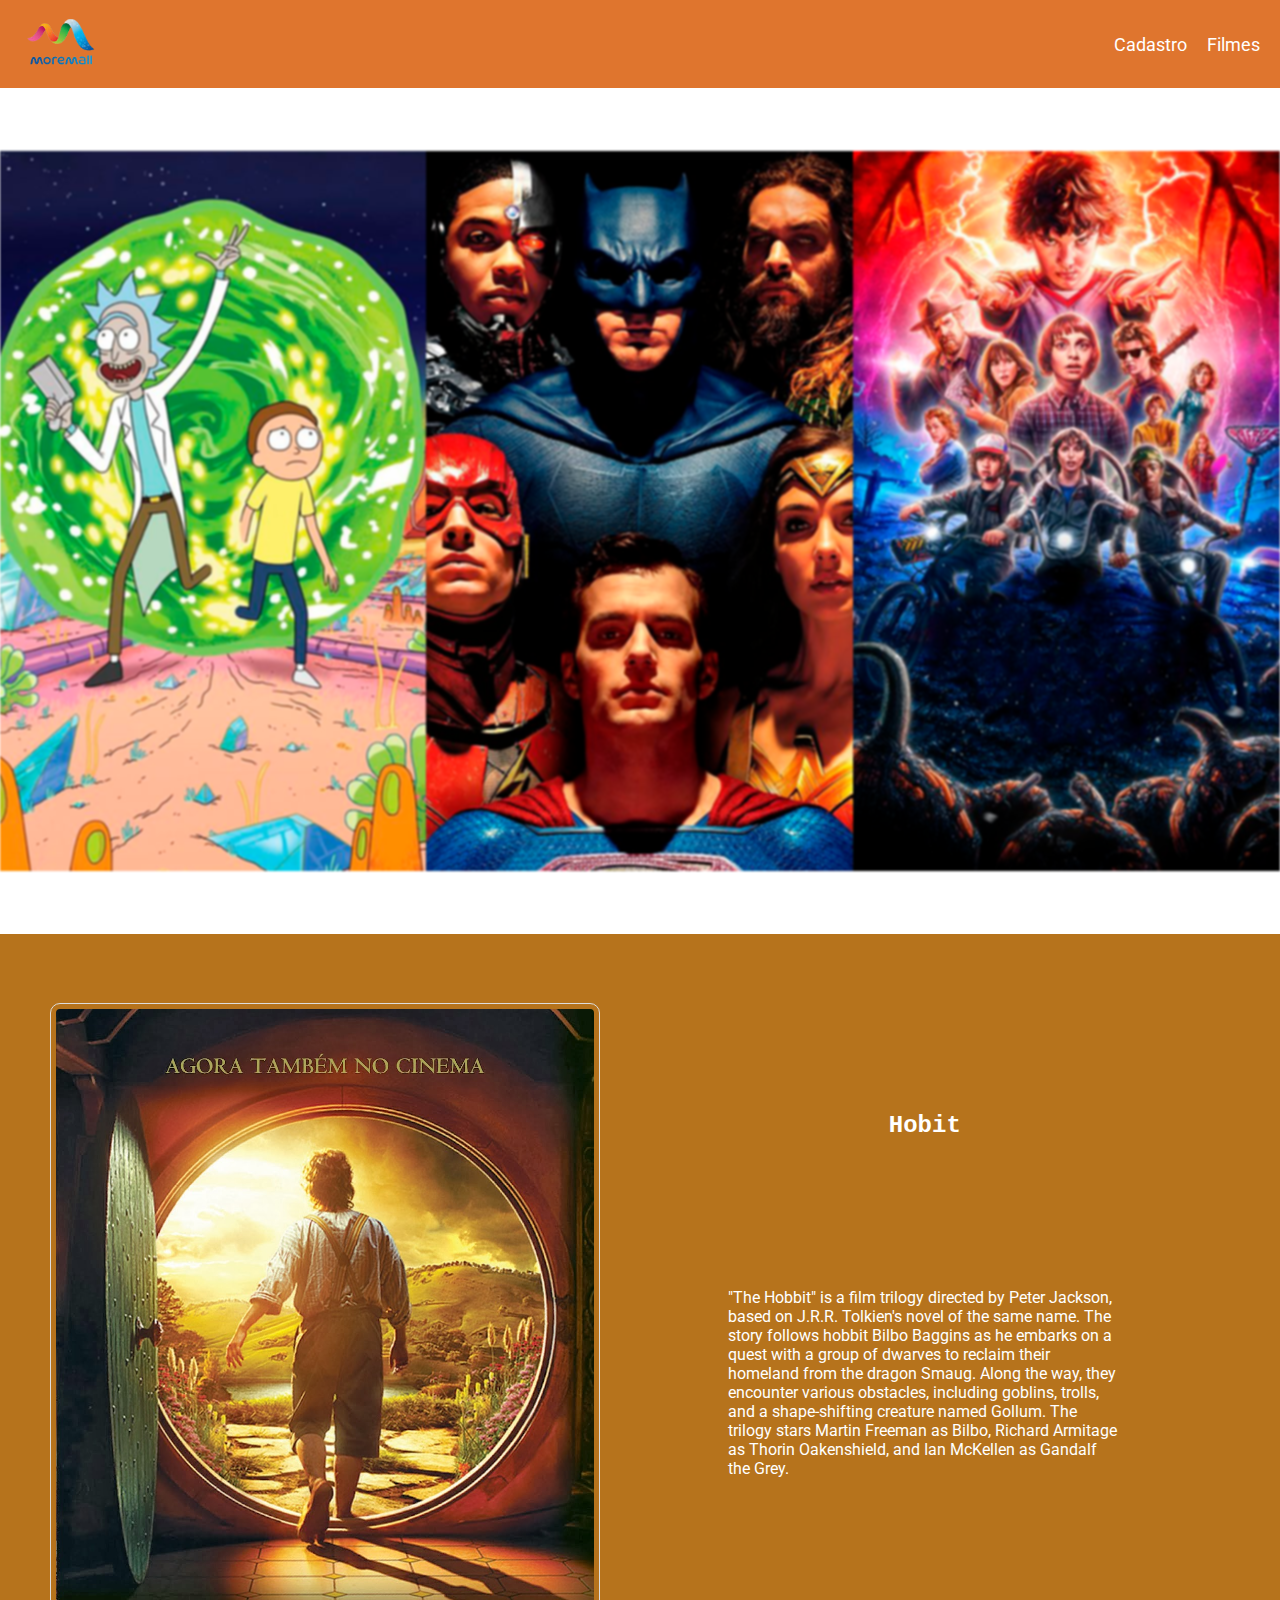
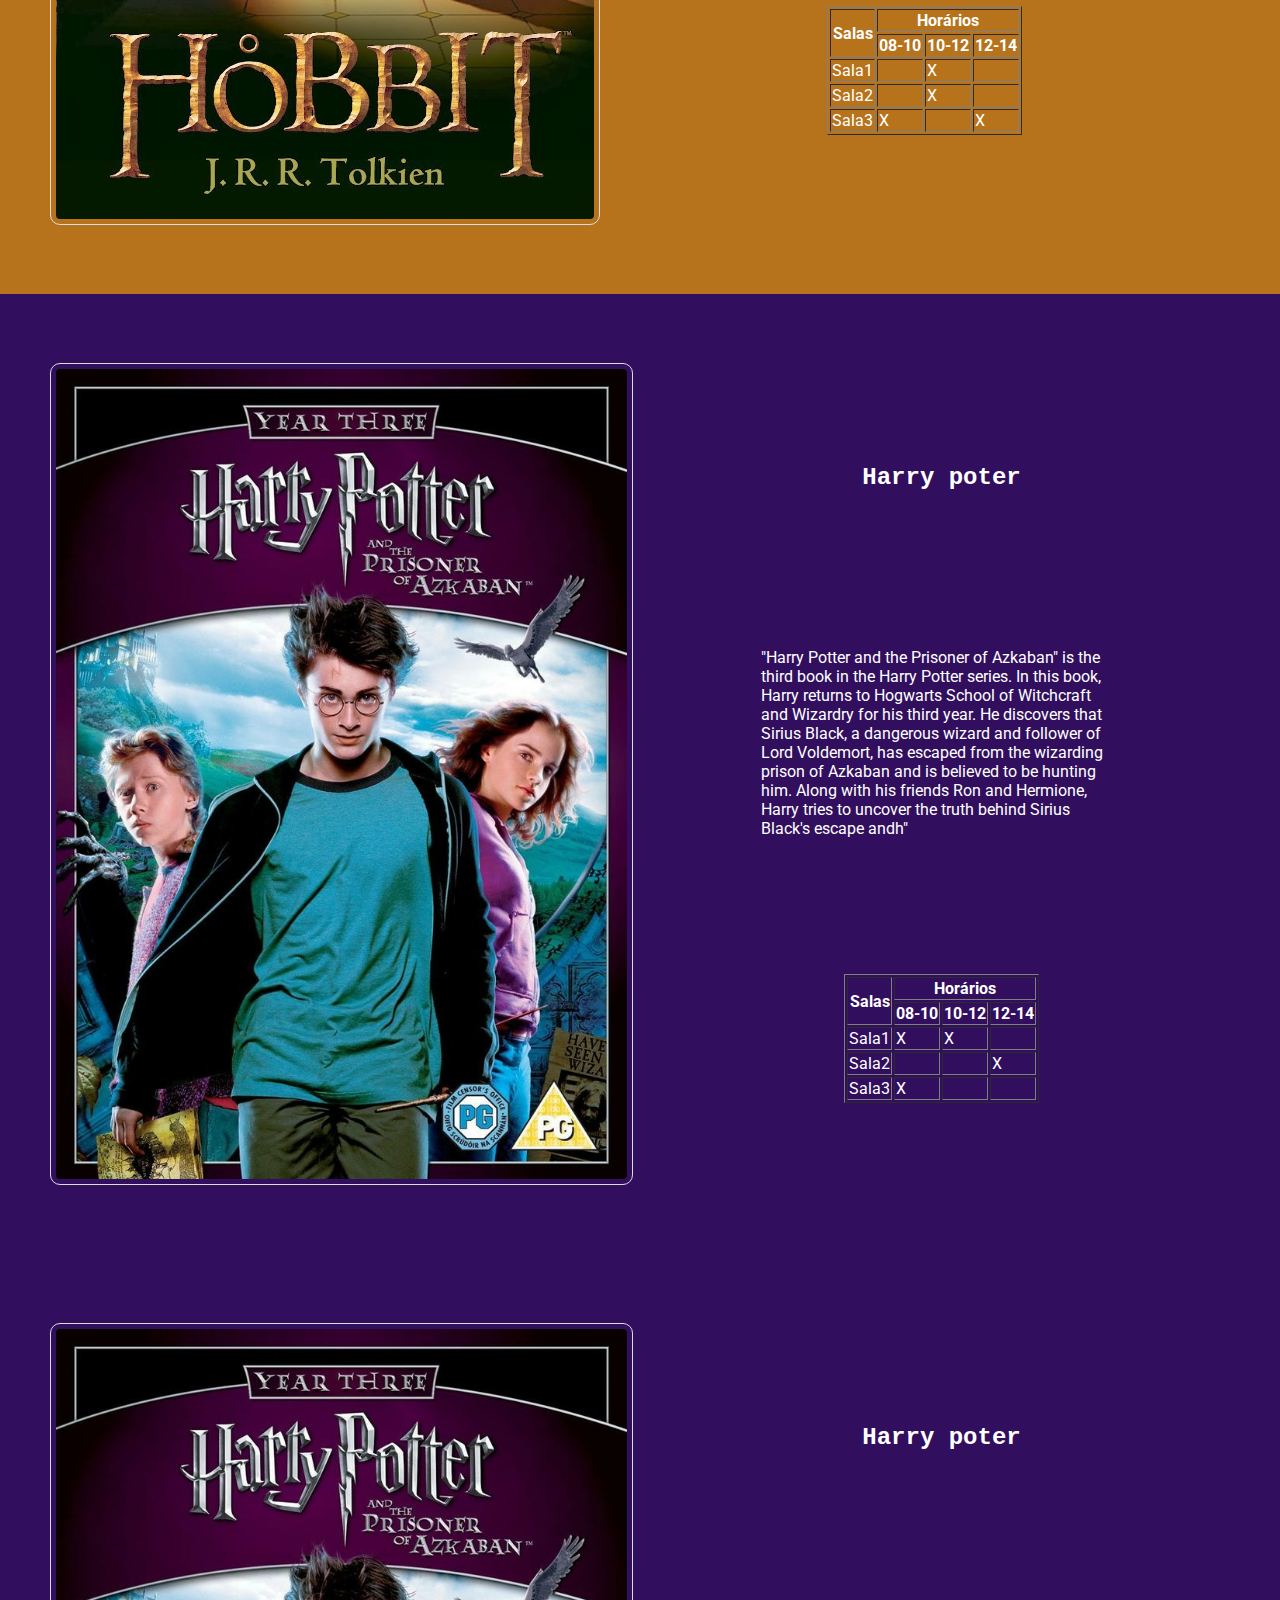
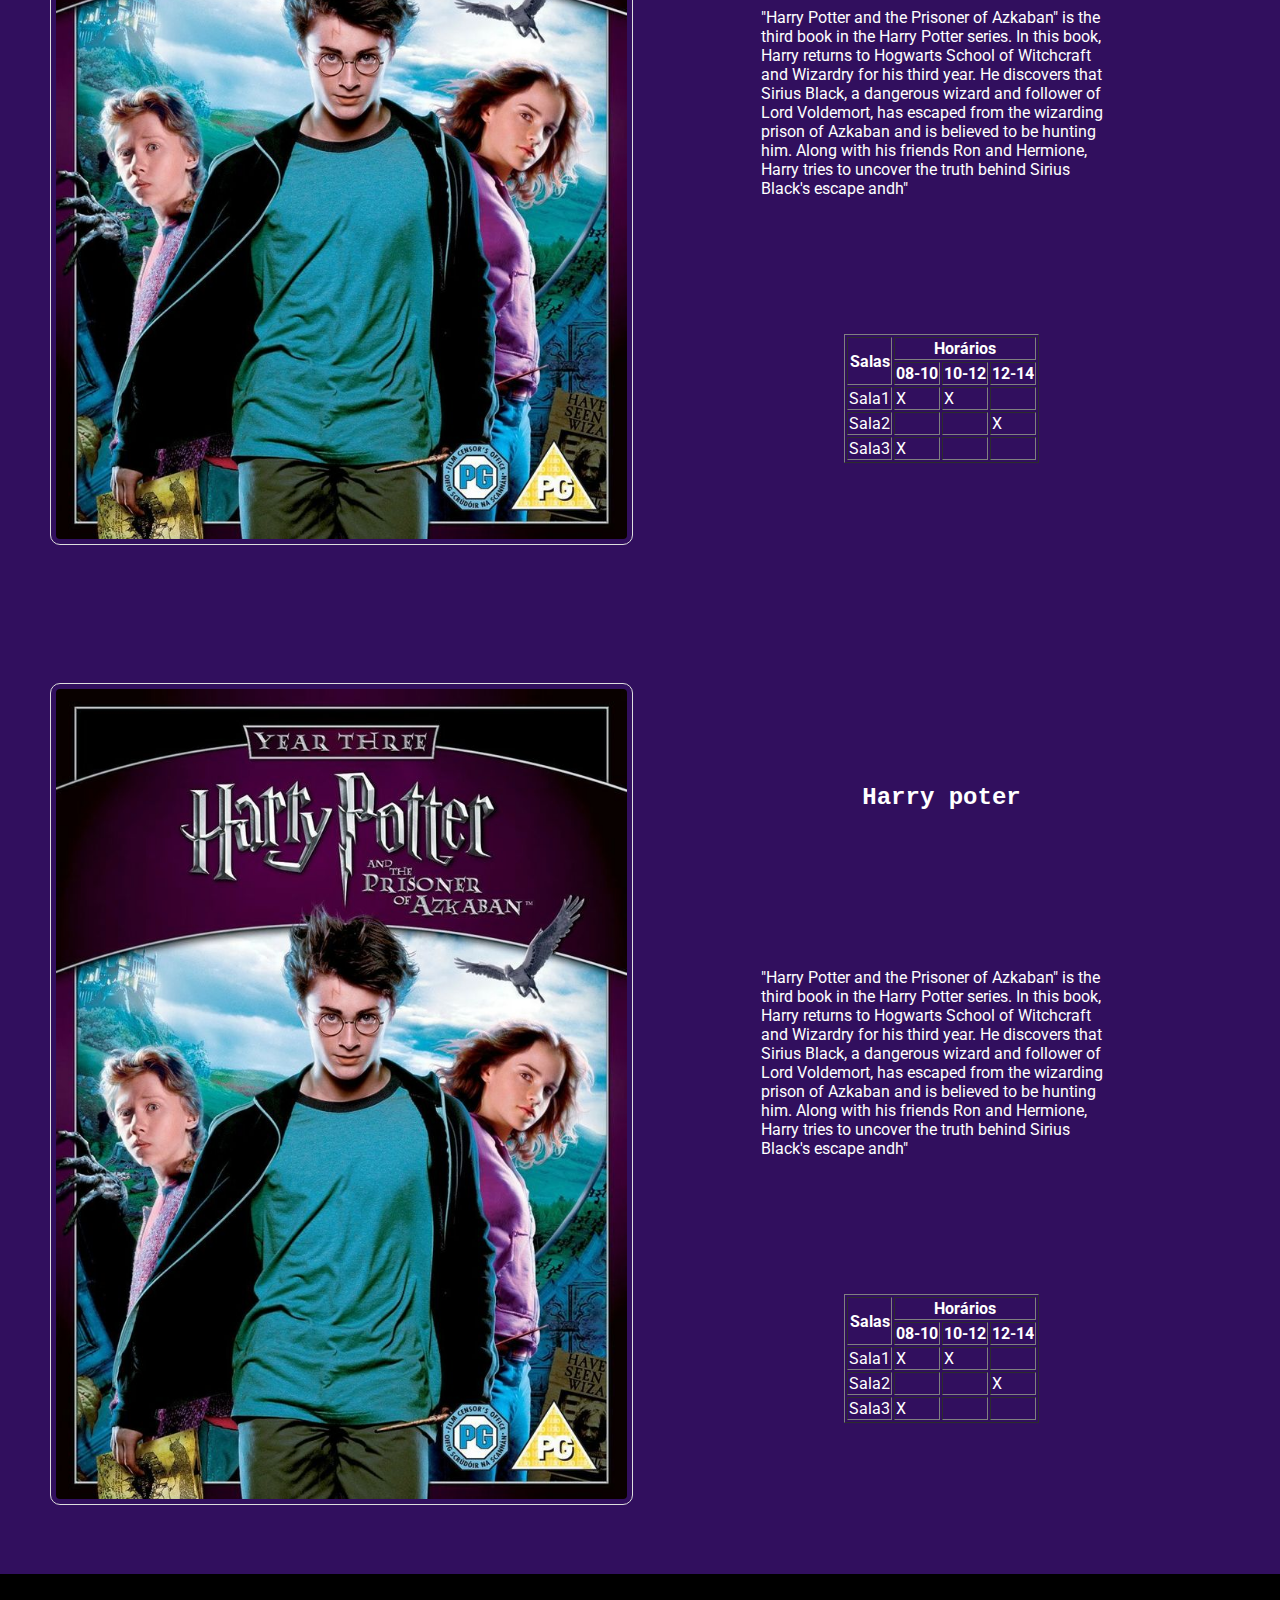
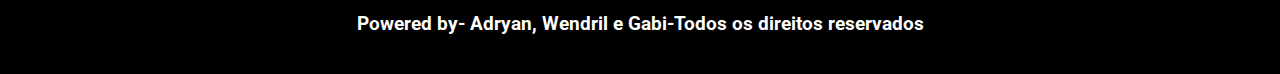
==== index.html @ bb324eb3 "atualização fundo" ====
<!DOCTYPE html>
<html lang="pt-br">
    <head>
        <title>Meus filmes!</title>
        <meta charset="utf-8" name="viewport" content="width=device-width, initial-scale=1.0">
        <link rel="stylesheet" href="css/style.css">
        <link rel="preconnect" href="https://fonts.googleapis.com">
        <link rel="preconnect" href="https://fonts.gstatic.com" crossorigin>
        <link href="https://fonts.googleapis.com/css2?family=Roboto:wght@300;500;700;900&display=swap" rel="stylesheet">
    </head>
    <body>
      <nav class="menu">
          <header>
            <img src="assets/img/logo.jpeg" height="60px" style="padding: 12px"></img>
          </header>
          <br>
          <ul>
            <li>
              <a href="cadastro.html" target="_blank">Cadastro</a>
            </li>
            <li>
              <a href="#filmes_exibicao">Filmes</a>
            </li>
          </ul>
      </nav>
      <div class="inicio">
        <img src="assets/img/fundo-filmes.jpeg" style="width:100%;filter:blur(1px);display: block;">
        </img>
      </div>
        <div class="conteudo" id="filmes_exibicao">
            <aside>
              <div class="film film-1">
                <figure>
                    <img src="assets/img/ohobbit.jpg"></img>
                    <div class="filmdescription">  
                      <h2>Hobit</h2>
                      <span>"The Hobbit" is a film trilogy directed by Peter Jackson, based on J.R.R. Tolkien's novel of the same name. The story follows hobbit Bilbo Baggins as he embarks on a quest with a group of dwarves to reclaim their homeland from the dragon Smaug. Along the way, they encounter various obstacles, including goblins, trolls, and a shape-shifting creature named Gollum. The trilogy stars Martin Freeman as Bilbo, Richard Armitage as Thorin Oakenshield, and Ian McKellen as Gandalf the Grey.</span>
                      <table border="1">
                        <tr>
                          <th rowspan="2">Salas</th>
                          <th colspan="3">Horários</th>
                        </tr>
                          <tr>
                              <th>08-10</th>
                              <th>10-12</th>
                              <th>12-14</th>
                          </tr>
                          <tr>
                              <td>Sala1</td>
                              <td></td>
                              <td>X</td>
                              <td></td>
                          </tr>
                          <tr>
                              <td>Sala2</td>
                              <td></td>
                              <td>X</td>
                              <td></td>
                          </tr>
                          <tr>
                              <td>Sala3</td>
                              <td>X</td>
                              <td></td>
                              <td>X</td>
                          </tr>                      
                      </table>
                    </div> 
                  </figure>
              </div>
              <div class="film film-2">
                <figure>
                  <img src="assets/img/harrypotter.jpg"></img>
                  <div class="filmdescription">
                    <h2>Harry poter</h2>
                    <p>"Harry Potter and the Prisoner of Azkaban" is the third book in the Harry Potter series. In this book, Harry returns to Hogwarts School of Witchcraft and Wizardry for his third year. He discovers that Sirius Black, a dangerous wizard and follower of Lord Voldemort, has escaped from the wizarding prison of Azkaban and is believed to be hunting him. Along with his friends Ron and Hermione, Harry tries to uncover the truth behind Sirius Black's escape andh"
                    </p>
                    <table border="1">
                      <tr>
                        <th rowspan="2">Salas</th>
                        <th colspan="3">Horários</th>
                      </tr>
                        <tr>
                            <th>08-10</th>
                            <th>10-12</th>
                            <th>12-14</th>
                        </tr>
                        <tr>
                            <td>Sala1</td>
                            <td>X</td>
                            <td>X</td>
                            <td></td>
                        </tr>
                        <tr>
                            <td>Sala2</td>
                            <td></td>
                            <td></td>
                            <td>X</td>
                        </tr>
                        <tr>
                            <td>Sala3</td>
                            <td>X</td>
                            <td></td>
                            <td></td>
                        </tr>                      
                    </table>
                  </div>
                </figure>
              </div>
              <div class="film film-3"> 
                <figure>
                  <img src="assets/img/harrypotter.jpg" height="200px"></img>
                  
                  <div class="filmdescription">  
                    <h2>Harry poter</h2>
                    <p>"Harry Potter and the Prisoner of Azkaban" is the third book in the Harry Potter series. In this book, Harry returns to Hogwarts School of Witchcraft and Wizardry for his third year. He discovers that Sirius Black, a dangerous wizard and follower of Lord Voldemort, has escaped from the wizarding prison of Azkaban and is believed to be hunting him. Along with his friends Ron and Hermione, Harry tries to uncover the truth behind Sirius Black's escape andh"
                    </p>
                    <table border="1">
                      <tr>
                        <th rowspan="2">Salas</th>
                        <th colspan="3">Horários</th>
                      </tr>
                        <tr>
                            <th>08-10</th>
                            <th>10-12</th>
                            <th>12-14</th>
                        </tr>
                        <tr>
                            <td>Sala1</td>
                            <td>X</td>
                            <td>X</td>
                            <td></td>
                        </tr>
                        <tr>
                            <td>Sala2</td>
                            <td></td>
                            <td></td>
                            <td>X</td>
                        </tr>
                        <tr>
                            <td>Sala3</td>
                            <td>X</td>
                            <td></td>
                            <td></td>
                        </tr>                      
                    </table>
                  </div> 
                </figure>
              </div>
              <div class="film film-4">
                <figure>
                  <img src="assets/img/harrypotter.jpg" height="200px"></img>
                  <div class="filmdescription">  
                    <h2>Harry poter</h2>
                    <p>"Harry Potter and the Prisoner of Azkaban" is the third book in the Harry Potter series. In this book, Harry returns to Hogwarts School of Witchcraft and Wizardry for his third year. He discovers that Sirius Black, a dangerous wizard and follower of Lord Voldemort, has escaped from the wizarding prison of Azkaban and is believed to be hunting him. Along with his friends Ron and Hermione, Harry tries to uncover the truth behind Sirius Black's escape andh"
                    </p>
                    <table border="1">
                      <tr>
                        <th rowspan="2">Salas</th>
                        <th colspan="3">Horários</th>
                      </tr>
                        <tr>
                            <th>08-10</th>
                            <th>10-12</th>
                            <th>12-14</th>
                        </tr>
                        <tr>
                            <td>Sala1</td>
                            <td>X</td>
                            <td>X</td>
                            <td></td>
                        </tr>
                        <tr>
                            <td>Sala2</td>
                            <td></td>
                            <td></td>
                            <td>X</td>
                        </tr>
                        <tr>
                            <td>Sala3</td>
                            <td>X</td>
                            <td></td>
                            <td></td>
                        </tr>                      
                    </table> 
                  </div>
                </figure>
              </div>
            </aside>
        </div>
        <footer>
          <center>
            <h3>Powered by- Adryan, Wendril e Gabi-Todos os direitos reservados</h3>
          </center>
        </footer>
    </body>
</html>
---- css/style.css ----
/* style */

body{
    margin:0;
    font-family: 'Roboto', sans-serif;
    background-color: #ffffff;
    
}
.menu{
    display: flex;
    justify-content: center;
}
.menu{
    background-color: #df752e;
    justify-content: space-between;
    color:white;
    font-size: 18px;
}
.menu ul{
    display: flex;
    align-items: center;
}
.menu ul li{    
    display: inline;
    text-decoration: none;
    list-style: none;
    margin-right: 20px;
}
.menu ul li a{
    display: inline;
    text-decoration: none;
    margin-top: 100px;
    color:white;
}
.menu ul li a:hover{
    color:rgb(255, 234, 210);
    font-size: 19px;
}

.inicio {
    height: 94vh;
    display: flex;
    justify-content: center;
    vertical-align: middle;
    align-items: center;
}

.conteudo aside{
    width: 100%;
}

.film{
    display: flex;
    height: 100vh;
    vertical-align: middle;
}

.film figure img{
    height: 90vh;
    border: 1px solid #ddd;
    border-radius: 10px;
    padding: 5px;
    box-shadow: 10px;
    margin-top: auto;
    margin-bottom: auto;
    margin-left: 20px;
    z-index: 1;
}

.blur{

}

.film figure{
    color: white;
    display: flex;
    flex-direction: row;
    margin: 0;
}
.film-1{
    background-color: #b6731c;
}

.film-2{
    background-color: #310f5e;
}

.film-3{
    background-color: #310f5e;
}

.film-4{
    background-color: #310f5e;
}

[class*="film-"]{
    padding: 30px;
}
.film figure img:hover{
    box-shadow: 0 0 2px 1px rgba(0, 13, 17, 0.5);
    -webkit-transform: scale(1.05);
    -ms-transform: scale(1.05);
    transform: scale(1.05);
    transition-duration: 1s;
}

.filmdescription{
    display: flex;
    flex-direction: column;
    justify-content: space-evenly;
    height: 100%;
    align-items: center;
    padding-left: 10vw;
    padding-right: 10vw;
    z-index: 1;
}
.conteudo aside h2{
    font-family: 'Courier New', Courier, monospace;

}
footer{
    background-color: black;
    height: 100px;
    display: flex;
    justify-content: center;
    align-items: center;
}
footer h3{
    color: white;
}
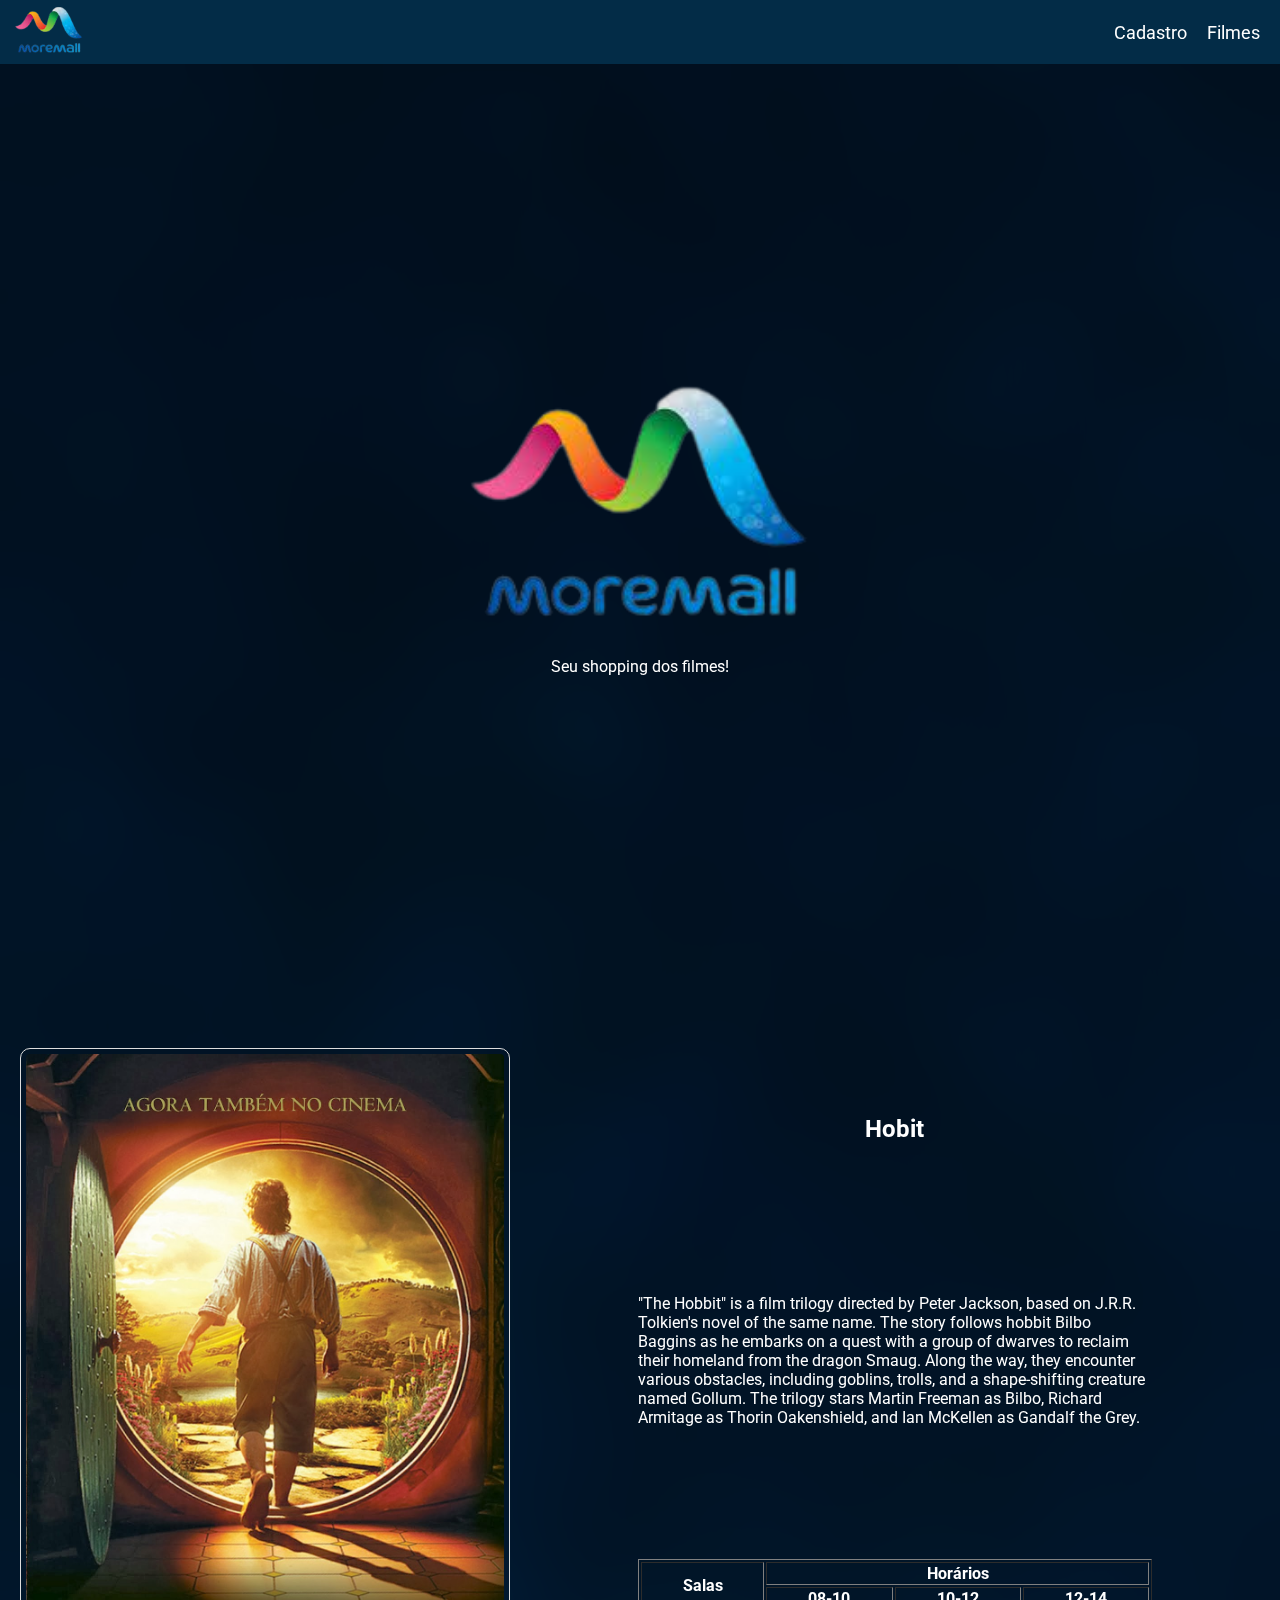
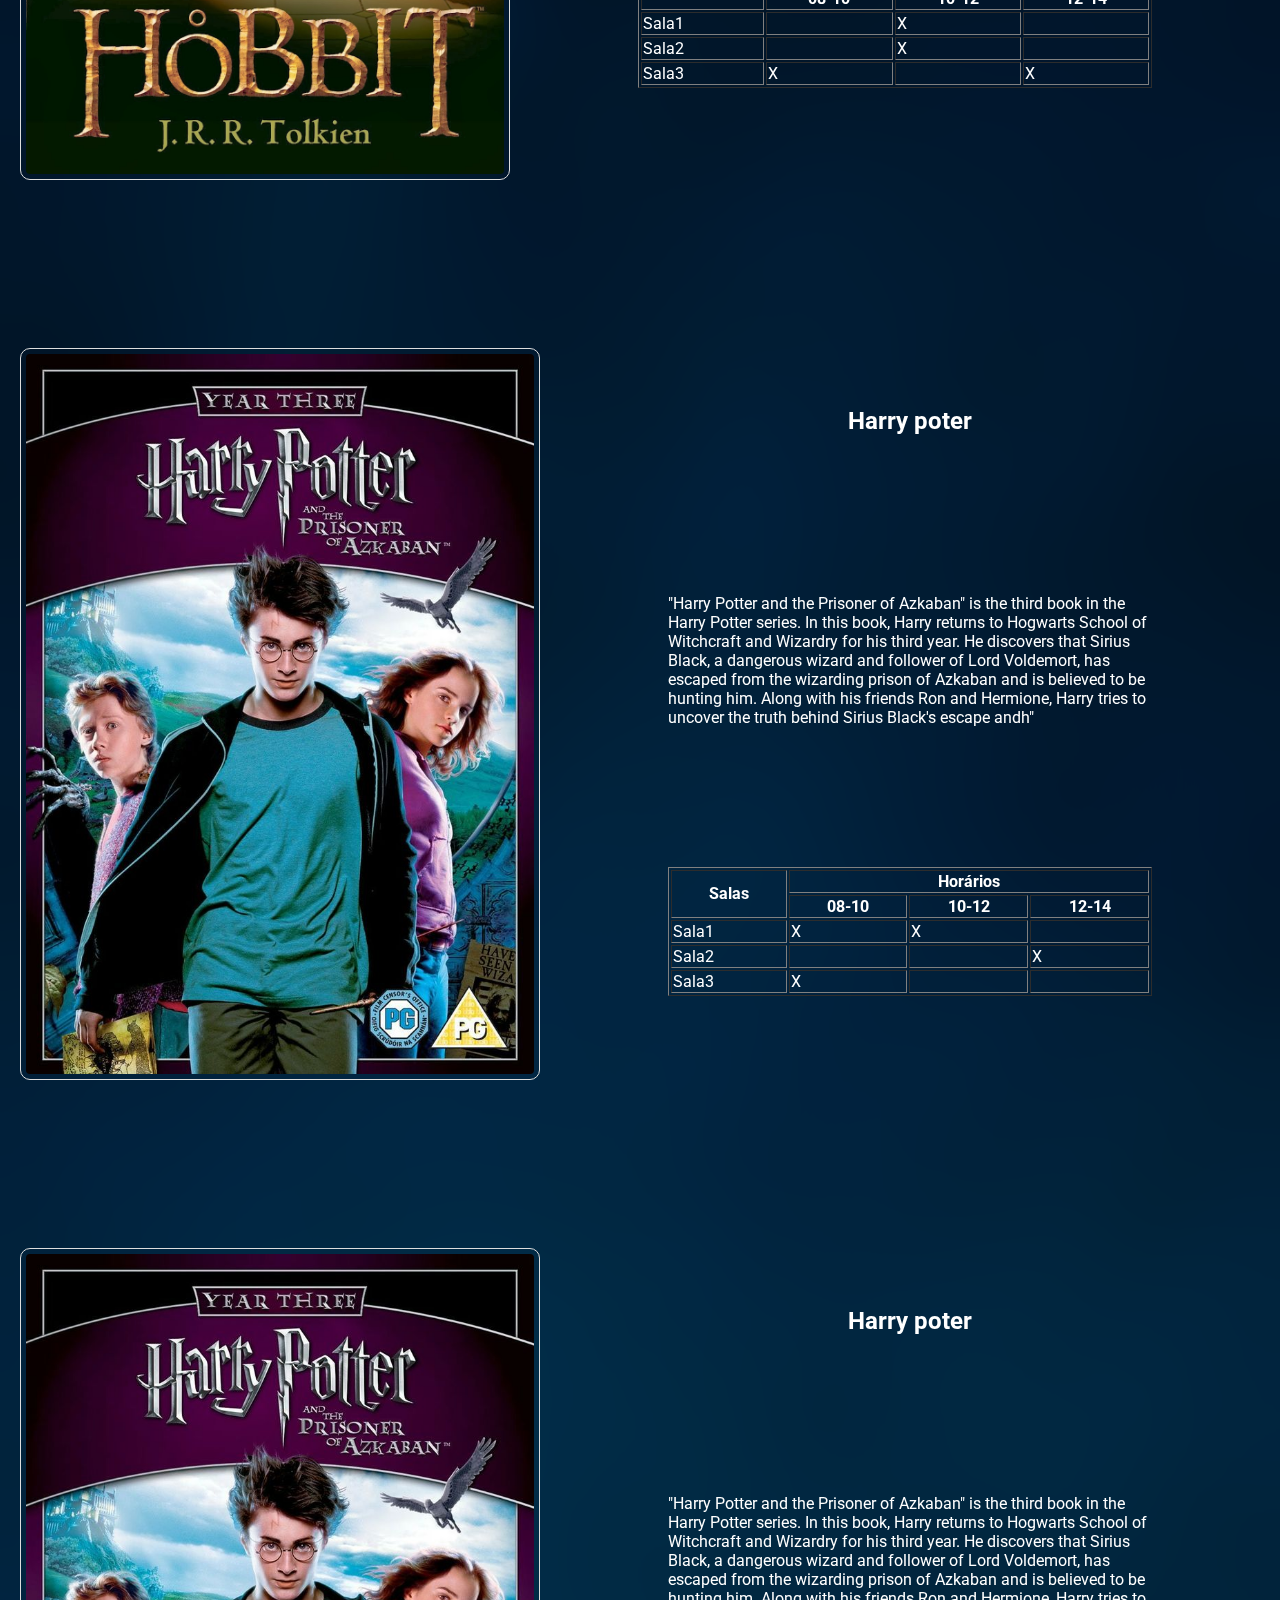
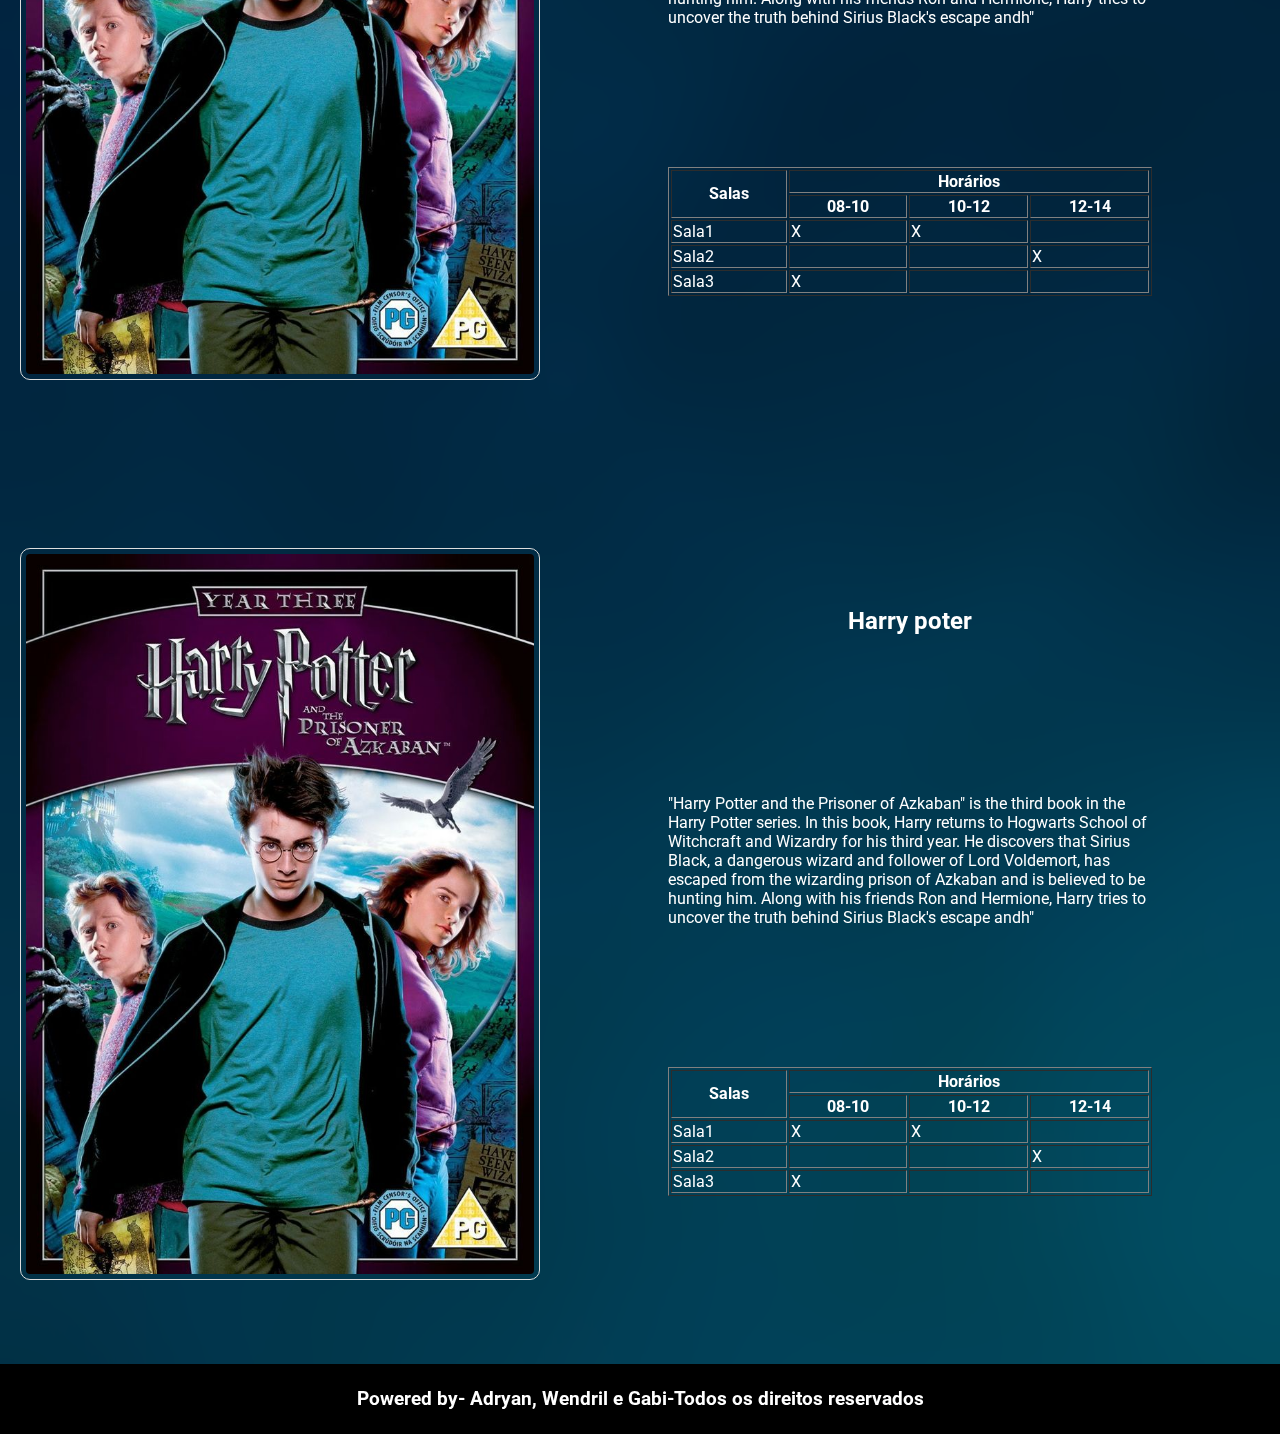
==== commit efeafe75: "modificando imagens de fundo" ====
--- a/index.html
+++ b/index.html
@@ -11,7 +11,7 @@
     <body>
       <nav class="menu">
           <header>
-            <img src="assets/img/logo.jpeg" height="60px" style="padding: 12px"></img>
+            <img src="assets/img/logo.jpeg" height="60px"></img>
           </header>
           <br>
           <ul>
@@ -23,49 +23,54 @@
             </li>
           </ul>
       </nav>
-      <div class="inicio">
-        <img src="assets/img/fundo-filmes.jpeg" style="width:100%;filter:blur(1px);display: block;">
-        </img>
-      </div>
+        <div class="inicio">
+          <figure>
+              <center>
+                  <img src="assets/img/logo.jpeg" height="300px"></img>
+                  <figcaption>Seu shopping dos filmes!</figcaption>
+              </center>
+          </figure>
+        </div>
         <div class="conteudo" id="filmes_exibicao">
             <aside>
               <div class="film film-1">
-                <figure>
-                    <img src="assets/img/ohobbit.jpg"></img>
-                    <div class="filmdescription">  
-                      <h2>Hobit</h2>
-                      <span>"The Hobbit" is a film trilogy directed by Peter Jackson, based on J.R.R. Tolkien's novel of the same name. The story follows hobbit Bilbo Baggins as he embarks on a quest with a group of dwarves to reclaim their homeland from the dragon Smaug. Along the way, they encounter various obstacles, including goblins, trolls, and a shape-shifting creature named Gollum. The trilogy stars Martin Freeman as Bilbo, Richard Armitage as Thorin Oakenshield, and Ian McKellen as Gandalf the Grey.</span>
-                      <table border="1">
-                        <tr>
-                          <th rowspan="2">Salas</th>
-                          <th colspan="3">Horários</th>
-                        </tr>
+                  <figure>
+                     <img src="assets/img/ohobbit.jpg"></img>
+                    
+                      <div class="filmdescription">  
+                        <h2>Hobit</h2>
+                        <span>"The Hobbit" is a film trilogy directed by Peter Jackson, based on J.R.R. Tolkien's novel of the same name. The story follows hobbit Bilbo Baggins as he embarks on a quest with a group of dwarves to reclaim their homeland from the dragon Smaug. Along the way, they encounter various obstacles, including goblins, trolls, and a shape-shifting creature named Gollum. The trilogy stars Martin Freeman as Bilbo, Richard Armitage as Thorin Oakenshield, and Ian McKellen as Gandalf the Grey.</span>
+                        <table border="1">
                           <tr>
-                              <th>08-10</th>
-                              <th>10-12</th>
-                              <th>12-14</th>
+                            <th rowspan="2">Salas</th>
+                            <th colspan="3">Horários</th>
                           </tr>
-                          <tr>
-                              <td>Sala1</td>
-                              <td></td>
-                              <td>X</td>
-                              <td></td>
-                          </tr>
-                          <tr>
-                              <td>Sala2</td>
-                              <td></td>
-                              <td>X</td>
-                              <td></td>
-                          </tr>
-                          <tr>
-                              <td>Sala3</td>
-                              <td>X</td>
-                              <td></td>
-                              <td>X</td>
-                          </tr>                      
-                      </table>
-                    </div> 
-                  </figure>
+                            <tr>
+                                <th>08-10</th>
+                                <th>10-12</th>
+                                <th>12-14</th>
+                            </tr>
+                            <tr>
+                                <td>Sala1</td>
+                                <td></td>
+                                <td>X</td>
+                                <td></td>
+                            </tr>
+                            <tr>
+                                <td>Sala2</td>
+                                <td></td>
+                                <td>X</td>
+                                <td></td>
+                            </tr>
+                            <tr>
+                                <td>Sala3</td>
+                                <td>X</td>
+                                <td></td>
+                                <td>X</td>
+                            </tr>                      
+                        </table>
+                      </div> 
+                    </figure>
               </div>
               <div class="film film-2">
                 <figure>
--- a/css/style.css
+++ b/css/style.css
@@ -3,15 +3,24 @@
 body{
     margin:0;
     font-family: 'Roboto', sans-serif;
-    background-color: #ffffff;
-    
+    background-image: url("../assets/img/background.jpg");
+    background-repeat: no-repeat;
+    backdrop-filter: blur(40px);
+    color: white;
 }
+
+.inicio{
+    display: flex;
+    flex-direction: column;
+    align-items: center;
+}
+
 .menu{
     display: flex;
     justify-content: center;
 }
 .menu{
-    background-color: #df752e;
+    background-color: #032c47;
     justify-content: space-between;
     color:white;
     font-size: 18px;
@@ -20,7 +29,7 @@
     display: flex;
     align-items: center;
 }
-.menu ul li{    
+.menu ul li{
     display: inline;
     text-decoration: none;
     list-style: none;
@@ -38,11 +47,10 @@
 }
 
 .inicio {
-    height: 94vh;
+    height: 100vh;
     display: flex;
     justify-content: center;
     vertical-align: middle;
-    align-items: center;
 }
 
 .conteudo aside{
@@ -56,7 +64,7 @@
 }
 
 .film figure img{
-    height: 90vh;
+    height: 80vh;
     border: 1px solid #ddd;
     border-radius: 10px;
     padding: 5px;
@@ -67,8 +75,8 @@
     z-index: 1;
 }
 
-.blur{
-
+.film figure table{
+    width: 100%;
 }
 
 .film figure{
@@ -77,25 +85,9 @@
     flex-direction: row;
     margin: 0;
 }
-.film-1{
-    background-color: #b6731c;
-}
 
-.film-2{
-    background-color: #310f5e;
-}
 
-.film-3{
-    background-color: #310f5e;
-}
 
-.film-4{
-    background-color: #310f5e;
-}
-
-[class*="film-"]{
-    padding: 30px;
-}
 .film figure img:hover{
     box-shadow: 0 0 2px 1px rgba(0, 13, 17, 0.5);
     -webkit-transform: scale(1.05);
@@ -104,23 +96,21 @@
     transition-duration: 1s;
 }
 
+
 .filmdescription{
     display: flex;
     flex-direction: column;
     justify-content: space-evenly;
-    height: 100%;
+    height: 95%;
     align-items: center;
     padding-left: 10vw;
     padding-right: 10vw;
     z-index: 1;
 }
-.conteudo aside h2{
-    font-family: 'Courier New', Courier, monospace;
 
-}
 footer{
     background-color: black;
-    height: 100px;
+    height: 70px;
     display: flex;
     justify-content: center;
     align-items: center;
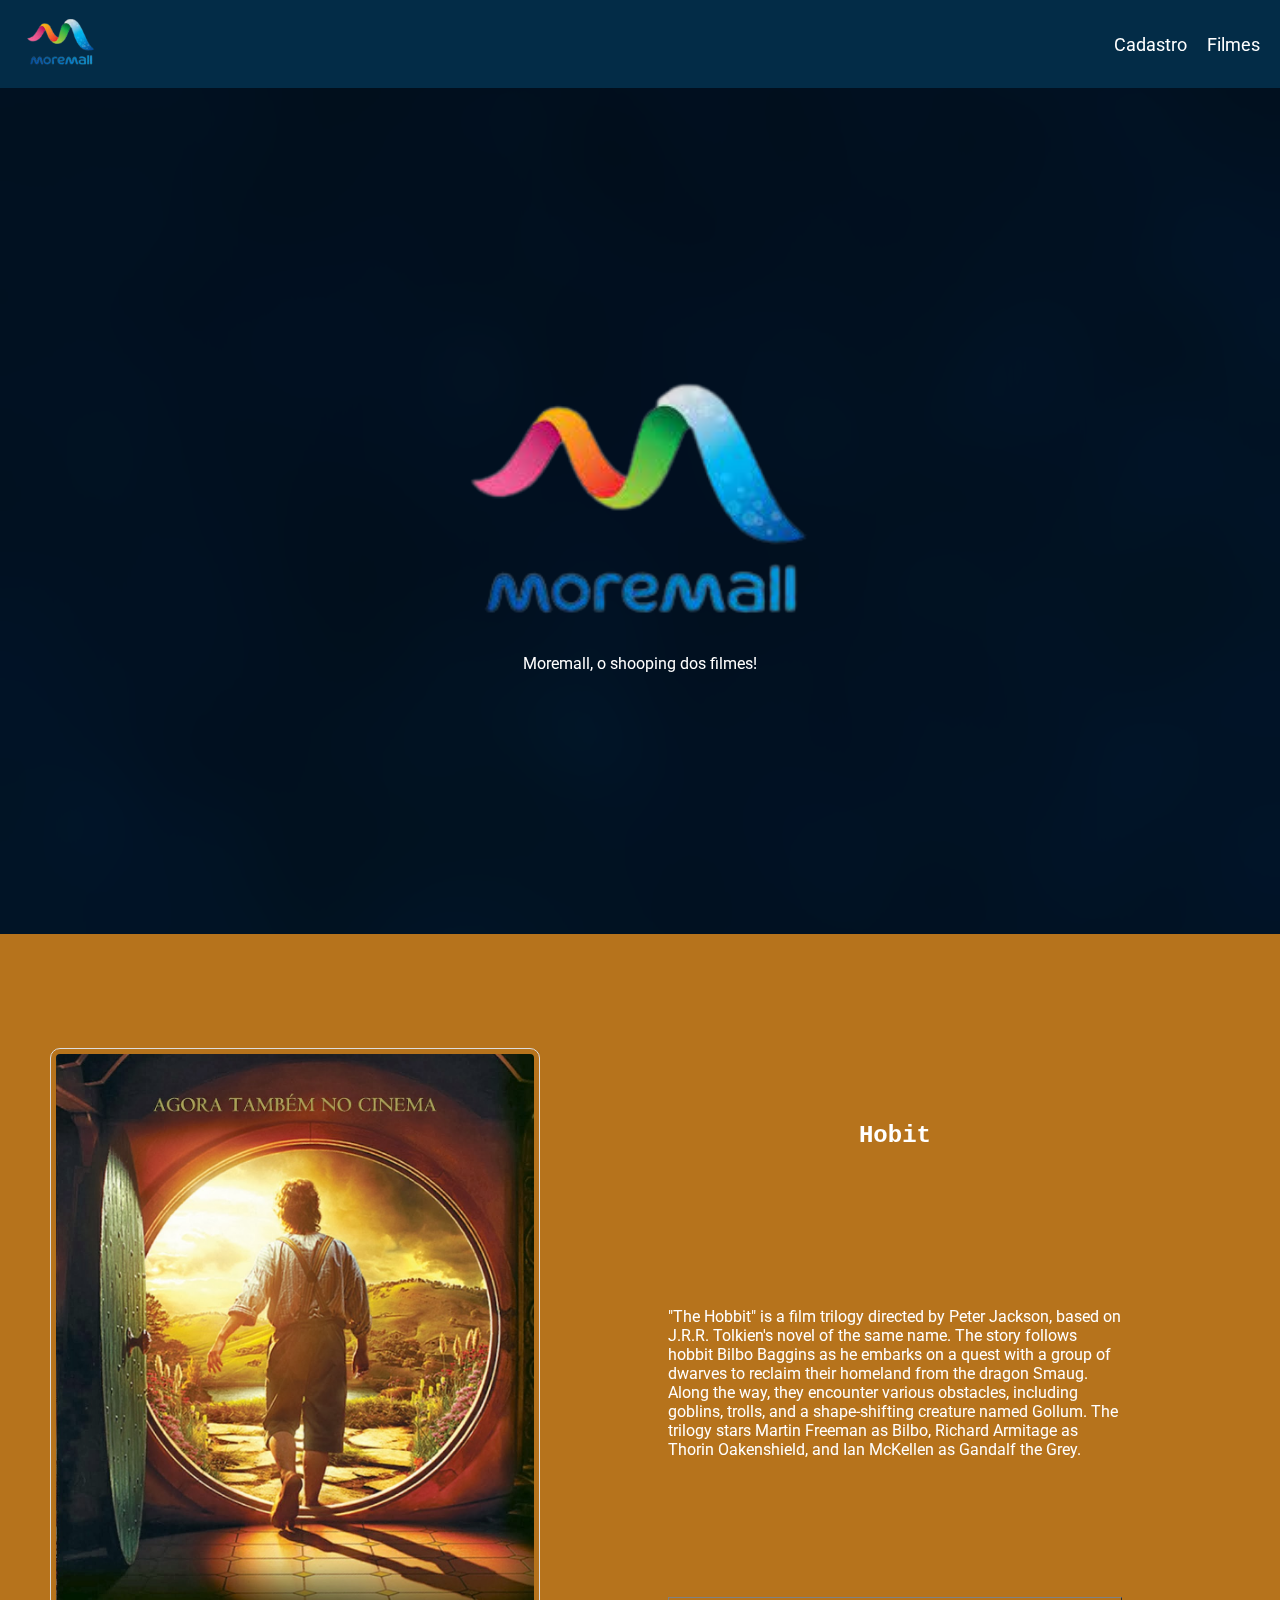
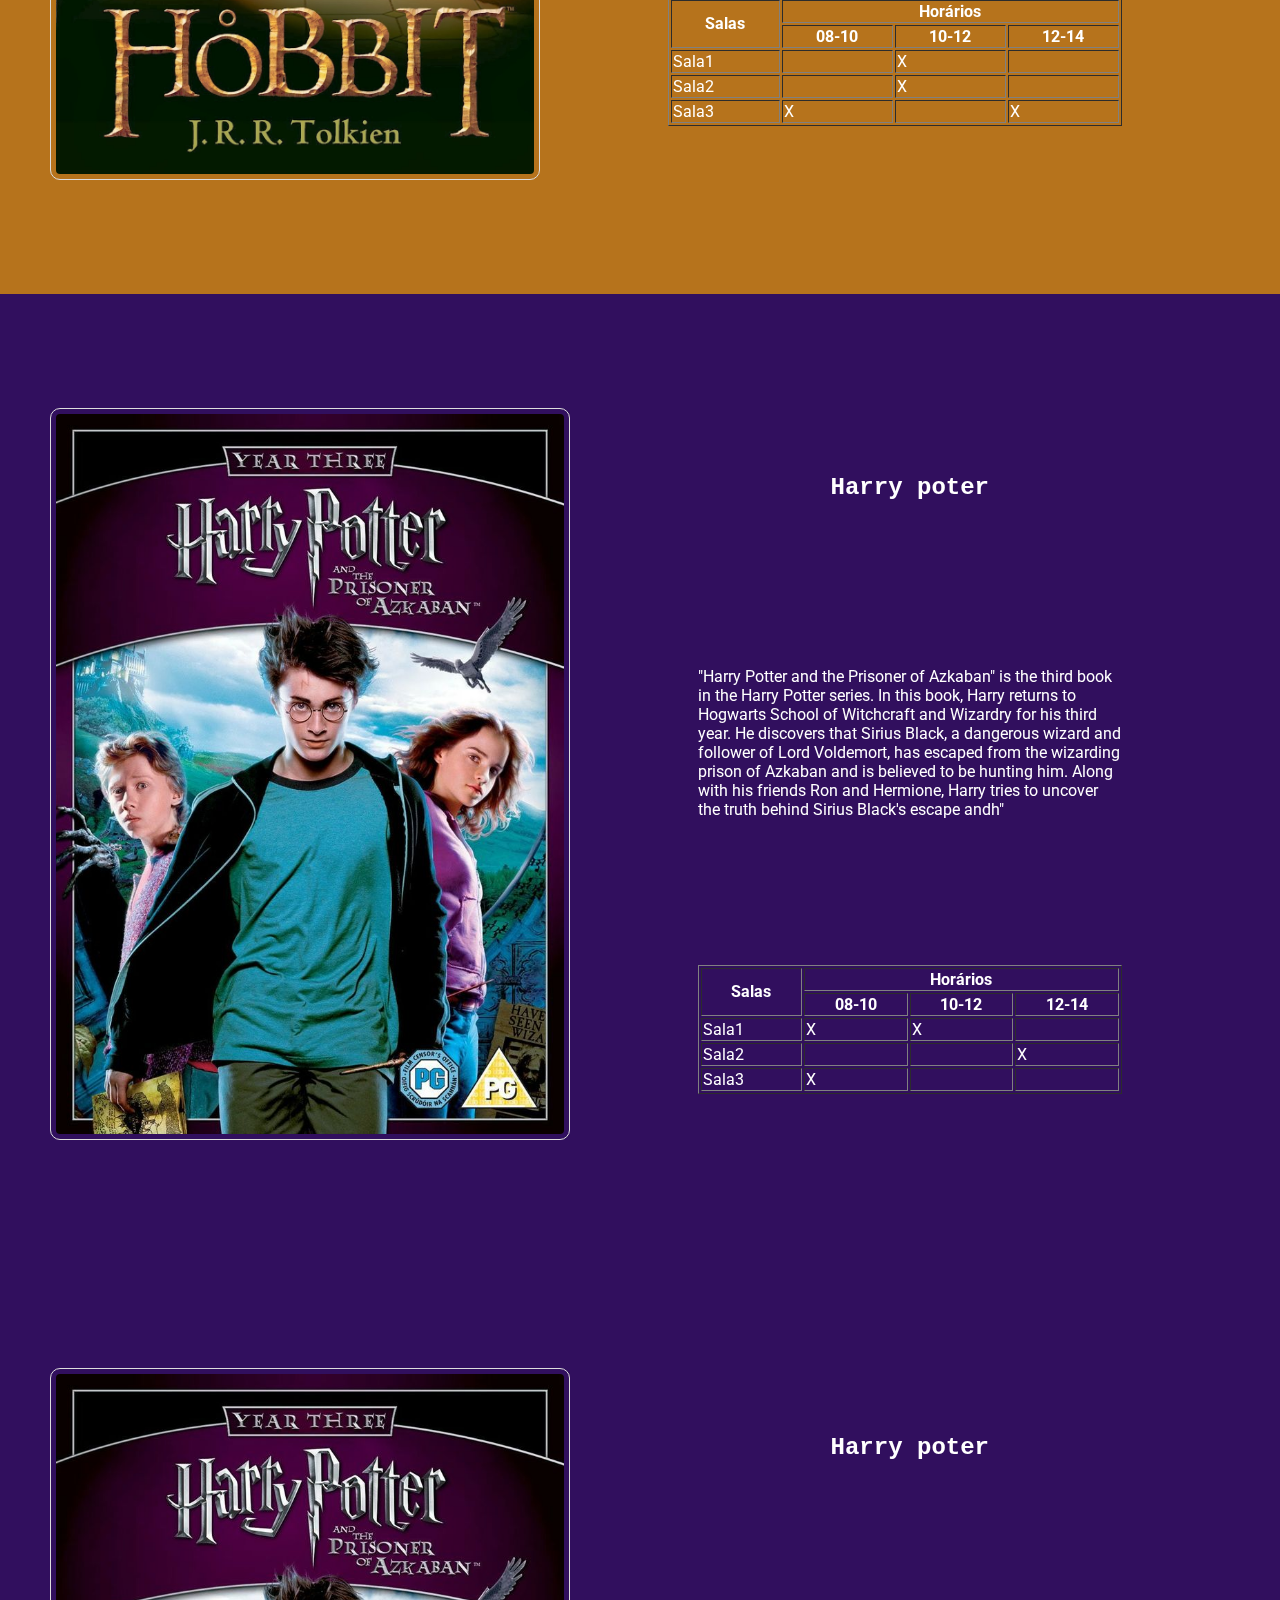
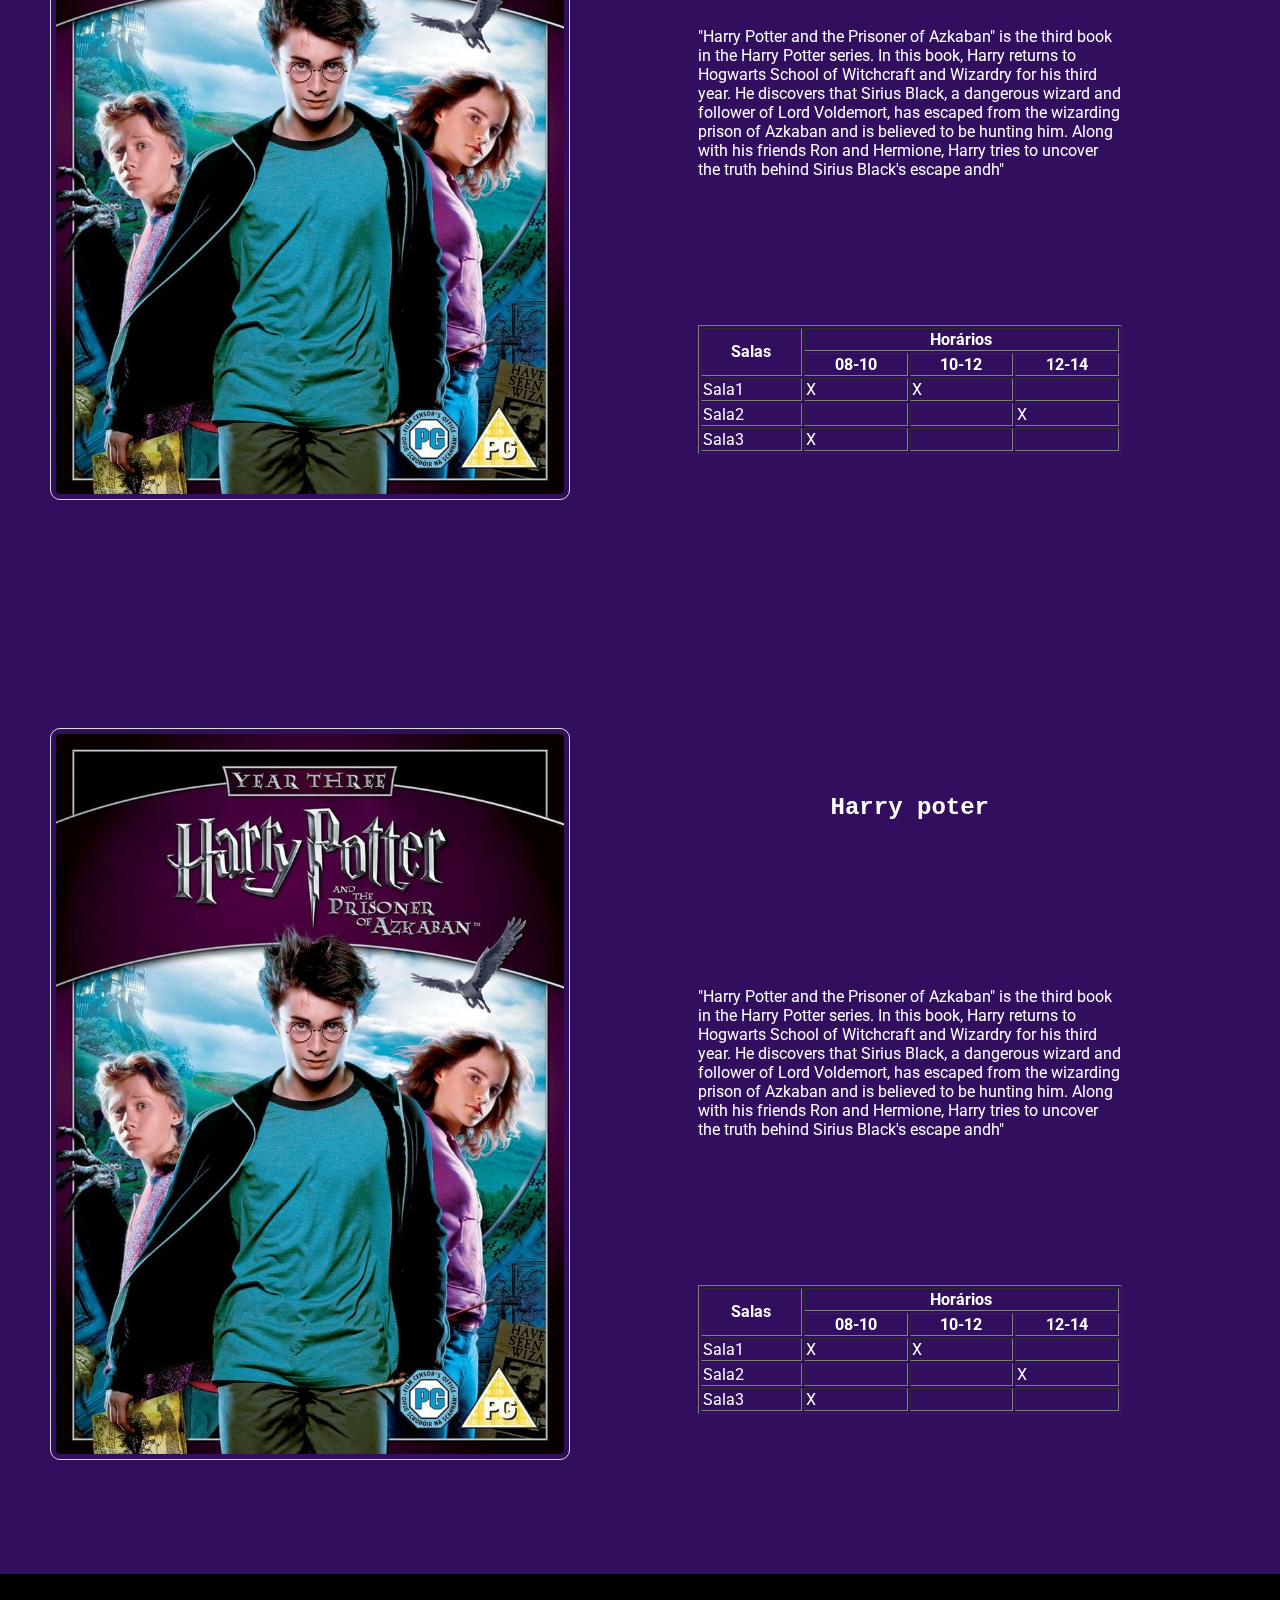
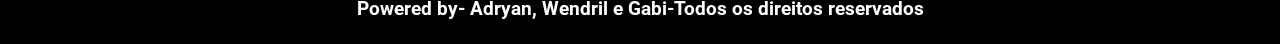
==== commit 64e60594: "Merge branch 'development' of https://github.com/Gabriel-33/aula-web into development" ====
--- a/index.html
+++ b/index.html
@@ -11,7 +11,7 @@
     <body>
       <nav class="menu">
           <header>
-            <img src="assets/img/logo.jpeg" height="60px"></img>
+            <img src="assets/img/logo.jpeg" height="60px" style="padding: 12px"></img>
           </header>
           <br>
           <ul>
@@ -24,53 +24,54 @@
           </ul>
       </nav>
         <div class="inicio">
-          <figure>
-              <center>
-                  <img src="assets/img/logo.jpeg" height="300px"></img>
-                  <figcaption>Seu shopping dos filmes!</figcaption>
-              </center>
-          </figure>
+            <header>
+                <figure>
+                    <center>
+                        <img src="assets/img/logo.jpeg" height="300px"></img>
+                        <figcaption>Moremall, o shooping dos filmes!</figcaption>
+                    </center>
+                </figure>
+            </header>
         </div>
         <div class="conteudo" id="filmes_exibicao">
             <aside>
               <div class="film film-1">
-                  <figure>
-                     <img src="assets/img/ohobbit.jpg"></img>
-                    
-                      <div class="filmdescription">  
-                        <h2>Hobit</h2>
-                        <span>"The Hobbit" is a film trilogy directed by Peter Jackson, based on J.R.R. Tolkien's novel of the same name. The story follows hobbit Bilbo Baggins as he embarks on a quest with a group of dwarves to reclaim their homeland from the dragon Smaug. Along the way, they encounter various obstacles, including goblins, trolls, and a shape-shifting creature named Gollum. The trilogy stars Martin Freeman as Bilbo, Richard Armitage as Thorin Oakenshield, and Ian McKellen as Gandalf the Grey.</span>
-                        <table border="1">
-                          <tr>
-                            <th rowspan="2">Salas</th>
-                            <th colspan="3">Horários</th>
+                <figure>
+                    <img src="assets/img/ohobbit.jpg"></img>
+                    <div class="filmdescription">  
+                      <h2>Hobit</h2>
+                      <span>"The Hobbit" is a film trilogy directed by Peter Jackson, based on J.R.R. Tolkien's novel of the same name. The story follows hobbit Bilbo Baggins as he embarks on a quest with a group of dwarves to reclaim their homeland from the dragon Smaug. Along the way, they encounter various obstacles, including goblins, trolls, and a shape-shifting creature named Gollum. The trilogy stars Martin Freeman as Bilbo, Richard Armitage as Thorin Oakenshield, and Ian McKellen as Gandalf the Grey.</span>
+                      <table border="1">
+                        <tr>
+                          <th rowspan="2">Salas</th>
+                          <th colspan="3">Horários</th>
+                        </tr>
+                          <tr>
+                              <th>08-10</th>
+                              <th>10-12</th>
+                              <th>12-14</th>
                           </tr>
-                            <tr>
-                                <th>08-10</th>
-                                <th>10-12</th>
-                                <th>12-14</th>
-                            </tr>
-                            <tr>
-                                <td>Sala1</td>
-                                <td></td>
-                                <td>X</td>
-                                <td></td>
-                            </tr>
-                            <tr>
-                                <td>Sala2</td>
-                                <td></td>
-                                <td>X</td>
-                                <td></td>
-                            </tr>
-                            <tr>
-                                <td>Sala3</td>
-                                <td>X</td>
-                                <td></td>
-                                <td>X</td>
-                            </tr>                      
-                        </table>
-                      </div> 
-                    </figure>
+                          <tr>
+                              <td>Sala1</td>
+                              <td></td>
+                              <td>X</td>
+                              <td></td>
+                          </tr>
+                          <tr>
+                              <td>Sala2</td>
+                              <td></td>
+                              <td>X</td>
+                              <td></td>
+                          </tr>
+                          <tr>
+                              <td>Sala3</td>
+                              <td>X</td>
+                              <td></td>
+                              <td>X</td>
+                          </tr>                      
+                      </table>
+                    </div> 
+                  </figure>
               </div>
               <div class="film film-2">
                 <figure>
--- a/css/style.css
+++ b/css/style.css
@@ -29,7 +29,7 @@
     display: flex;
     align-items: center;
 }
-.menu ul li{
+.menu ul li{    
     display: inline;
     text-decoration: none;
     list-style: none;
@@ -47,10 +47,11 @@
 }
 
 .inicio {
-    height: 100vh;
+    height: 94vh;
     display: flex;
     justify-content: center;
     vertical-align: middle;
+    align-items: center;
 }
 
 .conteudo aside{
@@ -86,8 +87,25 @@
     margin: 0;
 }
 
+.film-1{
+    background-color: #b6731c;
+}
 
+.film-2{
+    background-color: #310f5e;
+}
 
+.film-3{
+    background-color: #310f5e;
+}
+
+.film-4{
+    background-color: #310f5e;
+}
+
+[class*="film-"]{
+    padding: 30px;
+}
 .film figure img:hover{
     box-shadow: 0 0 2px 1px rgba(0, 13, 17, 0.5);
     -webkit-transform: scale(1.05);
@@ -96,18 +114,20 @@
     transition-duration: 1s;
 }
 
-
 .filmdescription{
     display: flex;
     flex-direction: column;
     justify-content: space-evenly;
-    height: 95%;
+    height: 100%;
     align-items: center;
     padding-left: 10vw;
     padding-right: 10vw;
     z-index: 1;
 }
+.conteudo aside h2{
+    font-family: 'Courier New', Courier, monospace;
 
+}
 footer{
     background-color: black;
     height: 70px;
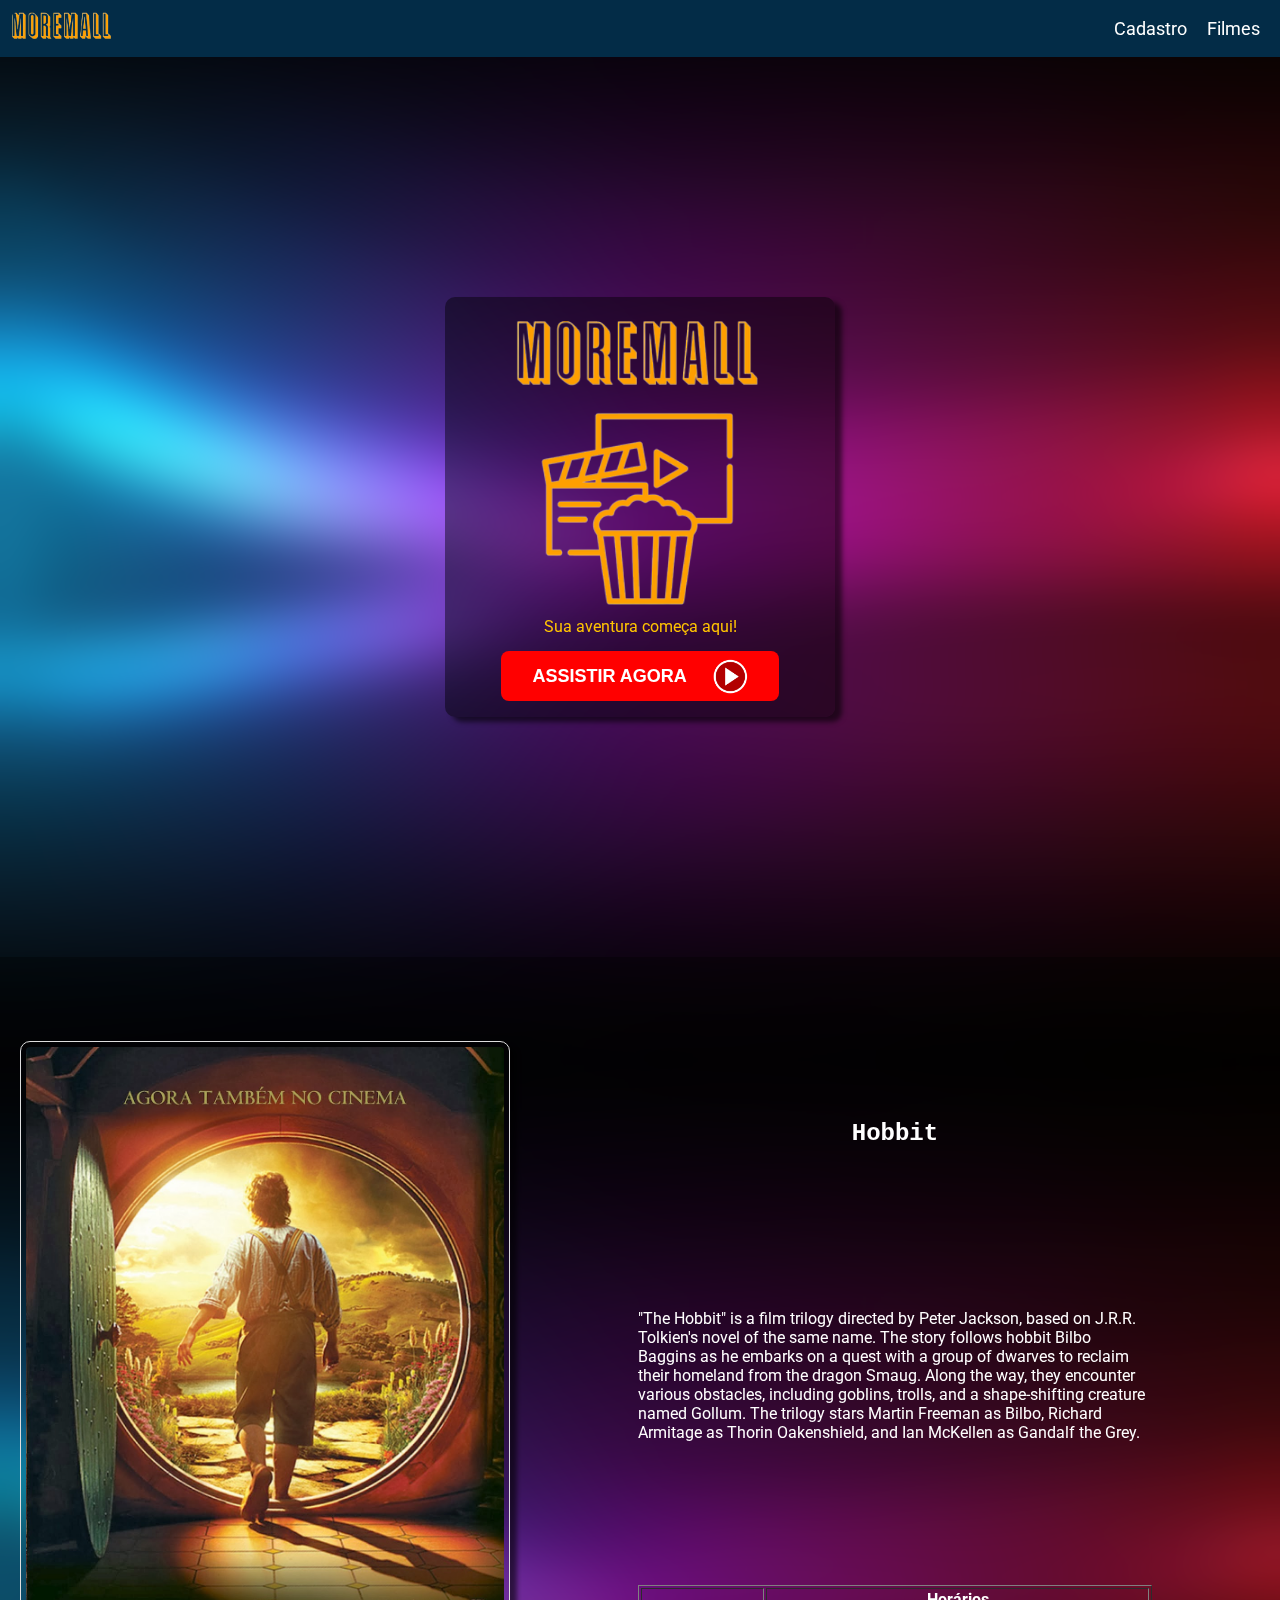
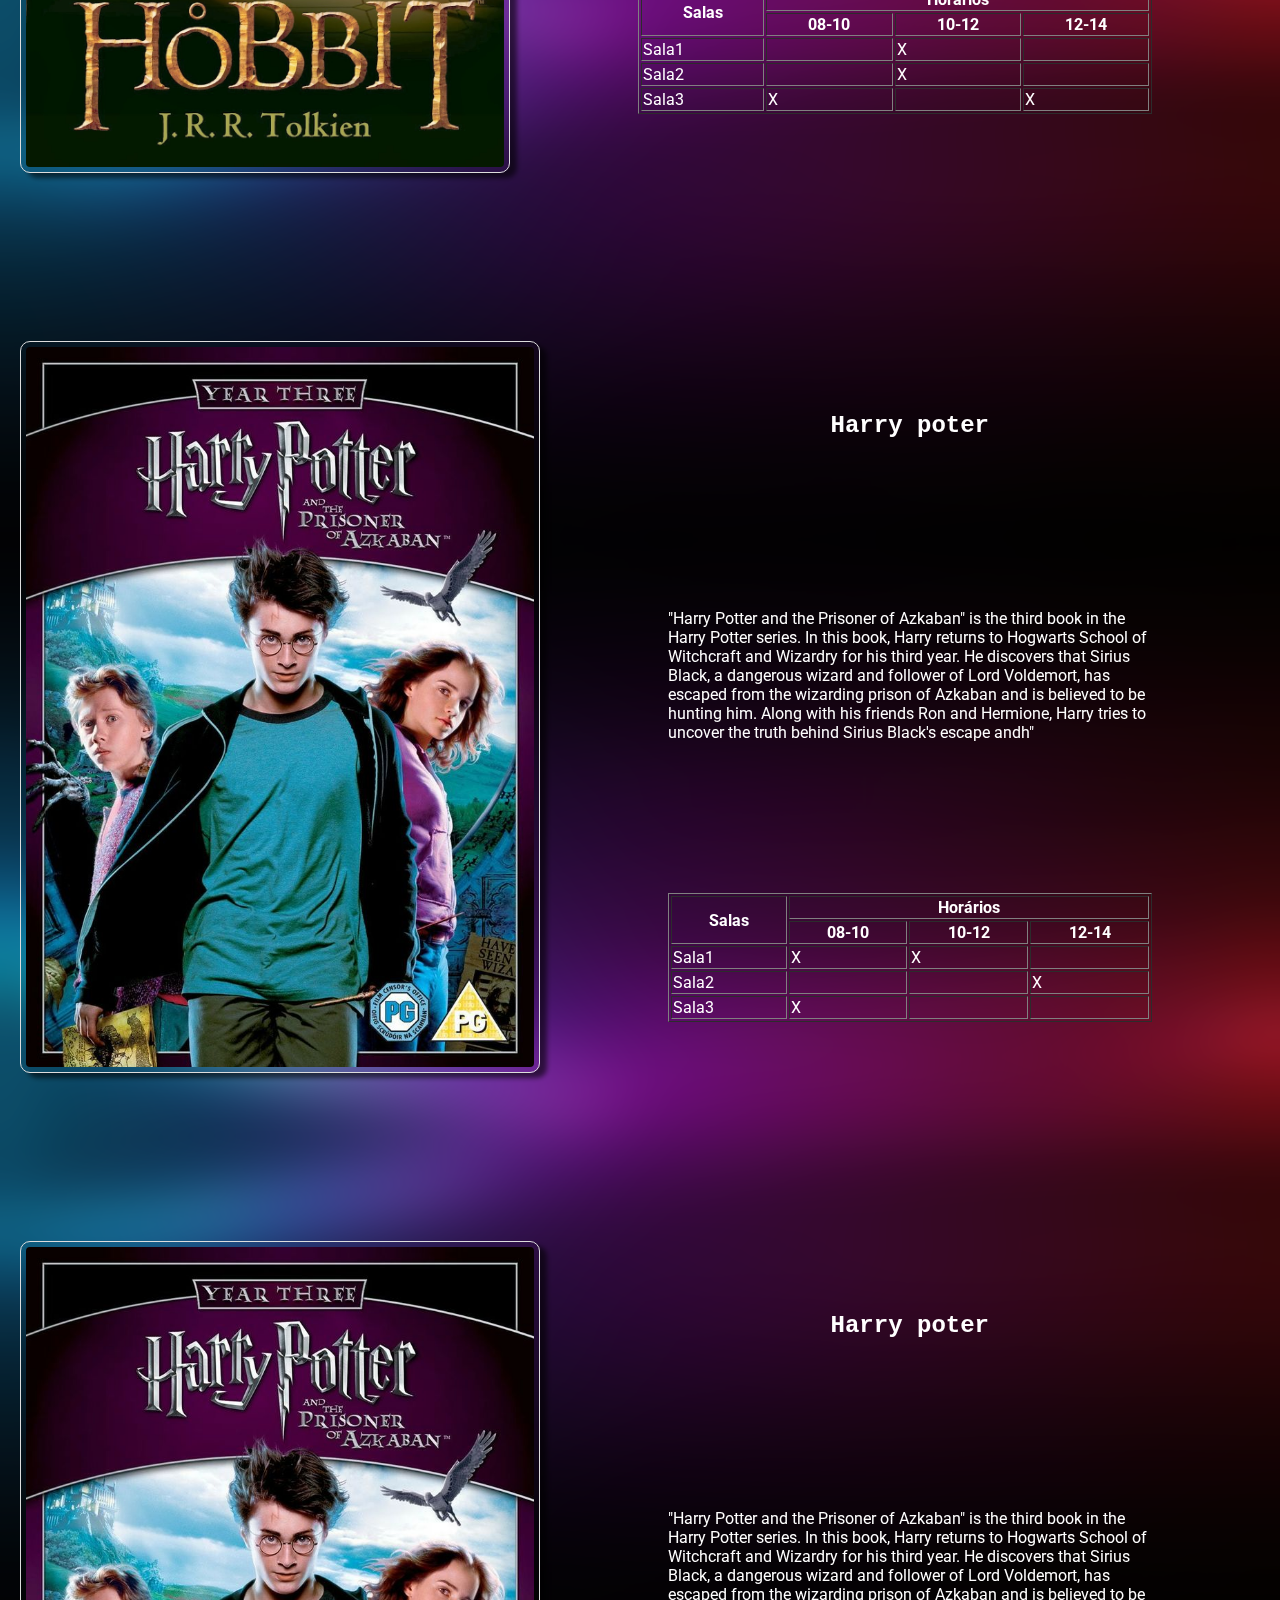
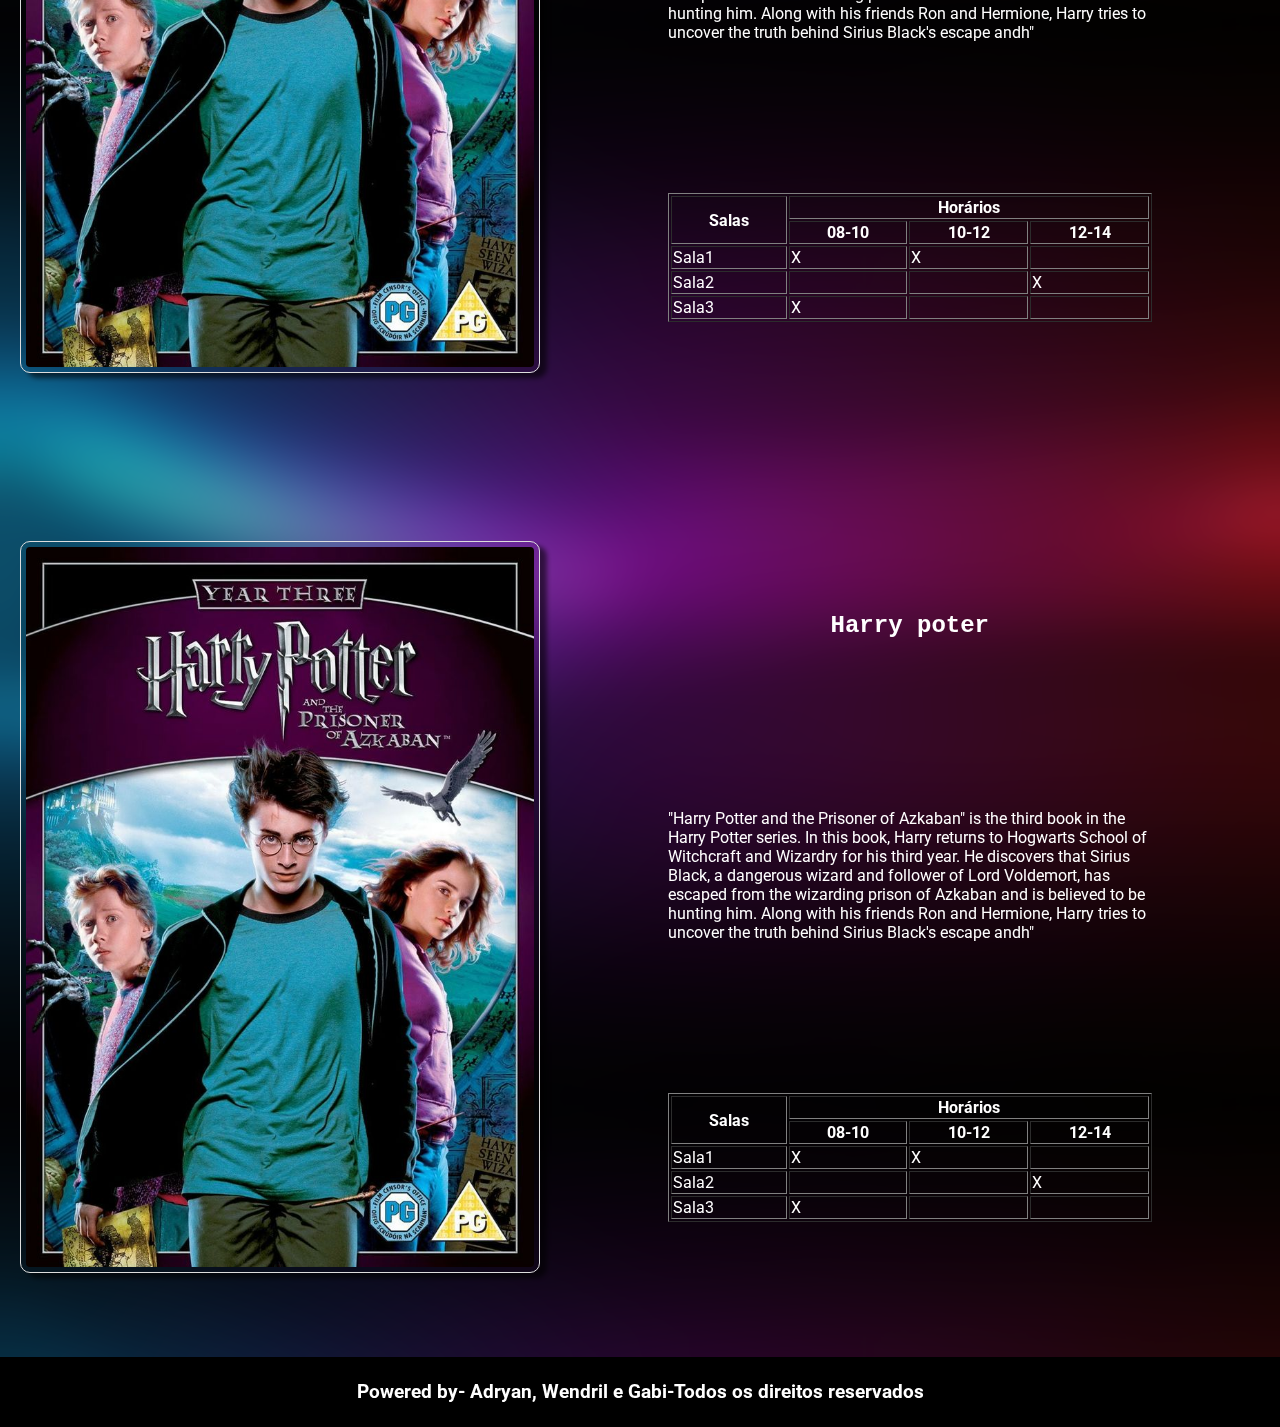
==== commit 40e482d6: "reformulando identidade visual do site" ====
--- a/index.html
+++ b/index.html
@@ -11,7 +11,7 @@
     <body>
       <nav class="menu">
           <header>
-            <img src="assets/img/logo.jpeg" height="60px" style="padding: 12px"></img>
+            <img src="assets/img/logo_name.png" />
           </header>
           <br>
           <ul>
@@ -28,18 +28,19 @@
                 <figure>
                     <center>
                         <img src="assets/img/logo.jpeg" height="300px"></img>
-                        <figcaption>Moremall, o shooping dos filmes!</figcaption>
+                        <figcaption>Sua aventura começa aqui!</figcaption>
+                        <button> <b>ASSISTIR AGORA</b> <img src="assets/img/play.png"/> </button>
                     </center>
                 </figure>
             </header>
         </div>
         <div class="conteudo" id="filmes_exibicao">
             <aside>
-              <div class="film film-1">
+              <div class="film">
                 <figure>
                     <img src="assets/img/ohobbit.jpg"></img>
                     <div class="filmdescription">  
-                      <h2>Hobit</h2>
+                      <h2>Hobbit</h2>
                       <span>"The Hobbit" is a film trilogy directed by Peter Jackson, based on J.R.R. Tolkien's novel of the same name. The story follows hobbit Bilbo Baggins as he embarks on a quest with a group of dwarves to reclaim their homeland from the dragon Smaug. Along the way, they encounter various obstacles, including goblins, trolls, and a shape-shifting creature named Gollum. The trilogy stars Martin Freeman as Bilbo, Richard Armitage as Thorin Oakenshield, and Ian McKellen as Gandalf the Grey.</span>
                       <table border="1">
                         <tr>
@@ -73,7 +74,7 @@
                     </div> 
                   </figure>
               </div>
-              <div class="film film-2">
+              <div class="film">
                 <figure>
                   <img src="assets/img/harrypotter.jpg"></img>
                   <div class="filmdescription">
@@ -112,7 +113,7 @@
                   </div>
                 </figure>
               </div>
-              <div class="film film-3"> 
+              <div class="film"> 
                 <figure>
                   <img src="assets/img/harrypotter.jpg" height="200px"></img>
                   
@@ -152,7 +153,7 @@
                   </div> 
                 </figure>
               </div>
-              <div class="film film-4">
+              <div class="film">
                 <figure>
                   <img src="assets/img/harrypotter.jpg" height="200px"></img>
                   <div class="filmdescription">  
--- a/css/style.css
+++ b/css/style.css
@@ -3,9 +3,9 @@
 body{
     margin:0;
     font-family: 'Roboto', sans-serif;
-    background-image: url("../assets/img/background.jpg");
-    background-repeat: no-repeat;
-    backdrop-filter: blur(40px);
+    background-image: url("../assets/img/wallpaper.jpg");
+    background-repeat: repeat;
+    backdrop-filter: blur(30px);
     color: white;
 }
 
@@ -13,6 +13,43 @@
     display: flex;
     flex-direction: column;
     align-items: center;
+}
+
+.inicio header {
+    background-color: rgba(0, 0, 0, 0.445);
+    border-radius: 10px;
+    box-shadow: 7px 5px 5px rgba(0, 0, 0, 0.582);
+    color: rgb(255, 196, 0);
+}
+
+.inicio header button{
+    color: white;
+    background-color: red;
+    border-radius: 8px;
+    border: 0;
+    size: 5%;
+    display: flex;
+    font-size: large;
+    flex-direction: row;
+    justify-content: space-evenly;
+    width: 90%;
+    height: 50px;
+    margin-top: 5%;
+}
+
+.inicio header button img{
+    width: 35px;
+    margin-top: auto;
+    margin-bottom: auto;
+}
+.inicio header button b{
+    margin-top: auto;
+    margin-bottom: auto;
+}
+
+.inicio header button:hover{
+    background-color: rgb(255, 196, 0);
+    transition-duration: 300ms;
 }
 
 .menu{
@@ -25,6 +62,13 @@
     color:white;
     font-size: 18px;
 }
+
+.menu img {
+    padding-top: 10%;
+    padding-left: 10%;
+    width: 8vw;
+}
+
 .menu ul{
     display: flex;
     align-items: center;
@@ -42,12 +86,11 @@
     color:white;
 }
 .menu ul li a:hover{
-    color:rgb(255, 234, 210);
-    font-size: 19px;
+    color:rgb(255, 136, 0);
 }
 
 .inicio {
-    height: 94vh;
+    height: 100vh;
     display: flex;
     justify-content: center;
     vertical-align: middle;
@@ -59,6 +102,7 @@
 }
 
 .film{
+    background-color: rgba(0, 0, 0, 0.329);
     display: flex;
     height: 100vh;
     vertical-align: middle;
@@ -69,7 +113,7 @@
     border: 1px solid #ddd;
     border-radius: 10px;
     padding: 5px;
-    box-shadow: 10px;
+    box-shadow: 7px 5px 5px rgba(0, 0, 0, 0.582);
     margin-top: auto;
     margin-bottom: auto;
     margin-left: 20px;
@@ -87,30 +131,11 @@
     margin: 0;
 }
 
-.film-1{
-    background-color: #b6731c;
-}
-
-.film-2{
-    background-color: #310f5e;
-}
-
-.film-3{
-    background-color: #310f5e;
-}
-
-.film-4{
-    background-color: #310f5e;
-}
-
-[class*="film-"]{
-    padding: 30px;
-}
 .film figure img:hover{
-    box-shadow: 0 0 2px 1px rgba(0, 13, 17, 0.5);
     -webkit-transform: scale(1.05);
     -ms-transform: scale(1.05);
     transform: scale(1.05);
+    box-shadow: 11px 5px 5px rgba(0, 0, 0, 0.582);
     transition-duration: 1s;
 }
 
@@ -123,6 +148,7 @@
     padding-left: 10vw;
     padding-right: 10vw;
     z-index: 1;
+    text-shadow: 5px;
 }
 .conteudo aside h2{
     font-family: 'Courier New', Courier, monospace;
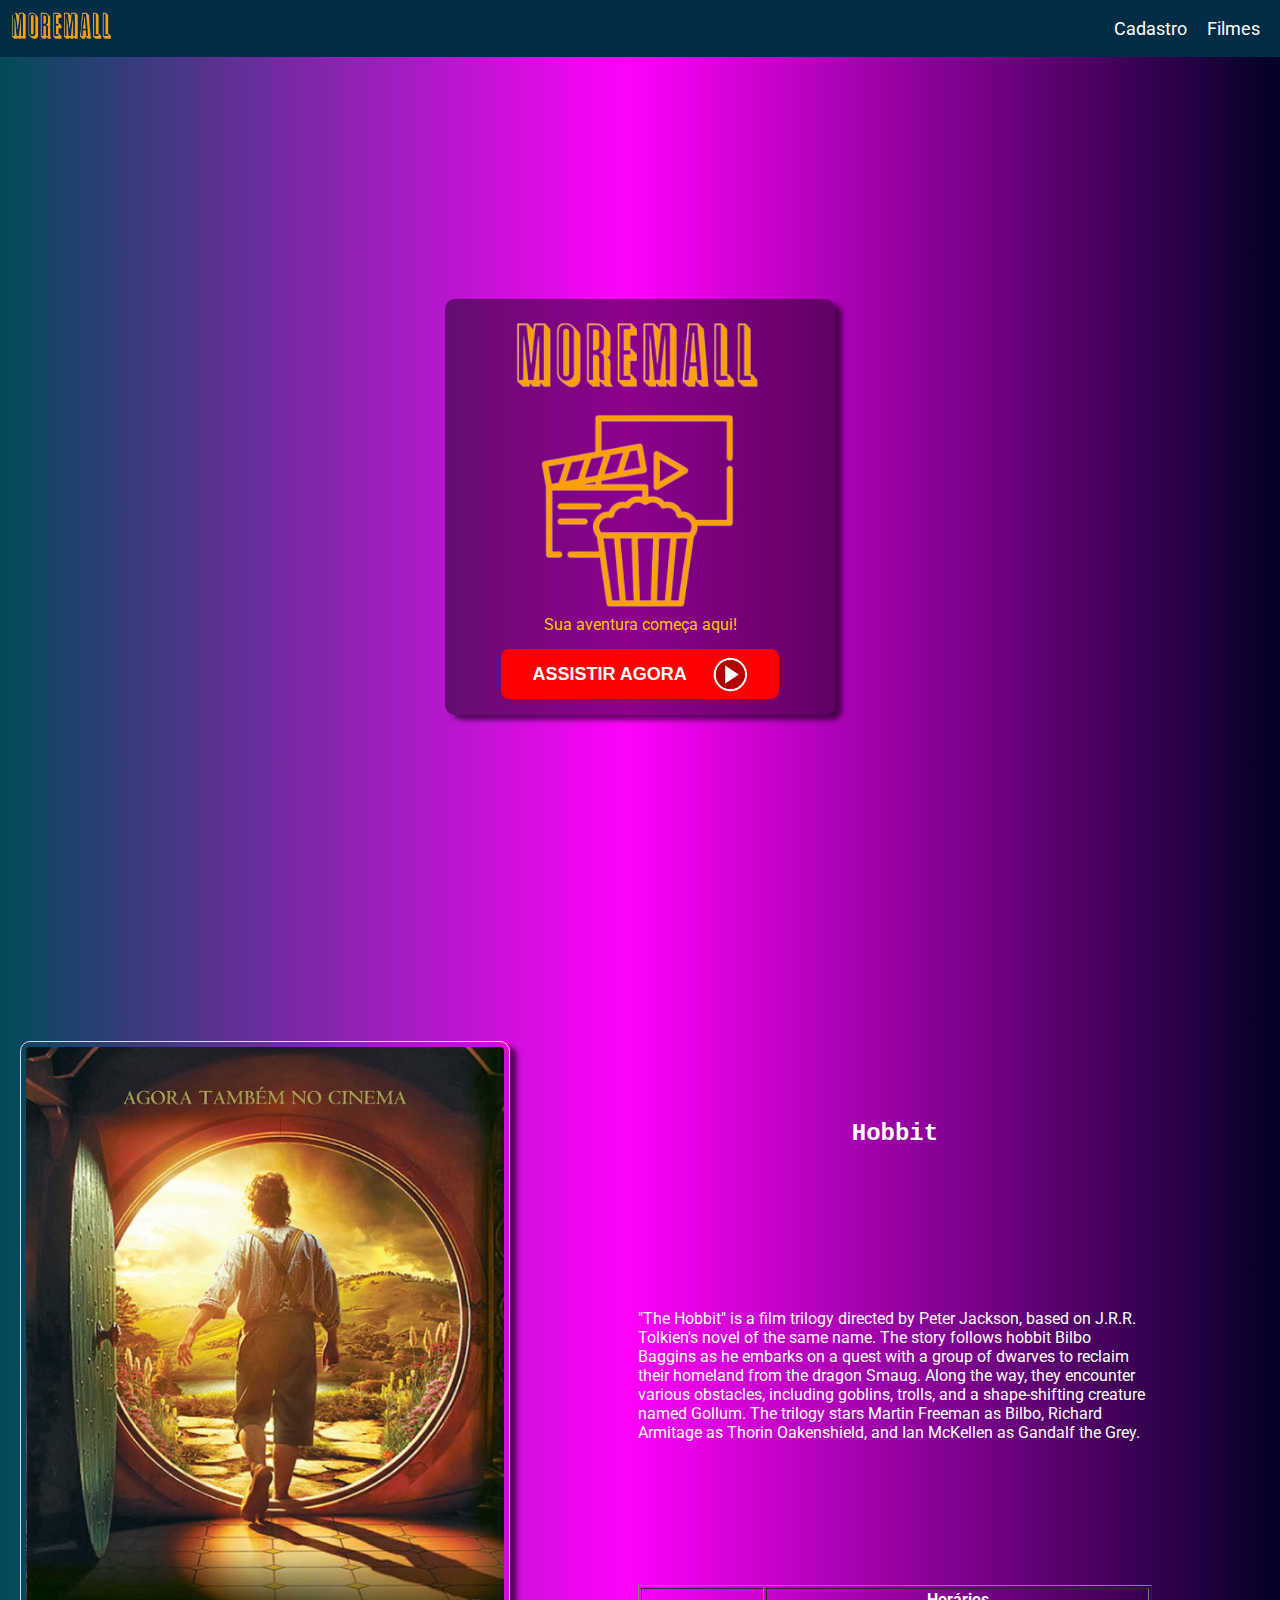
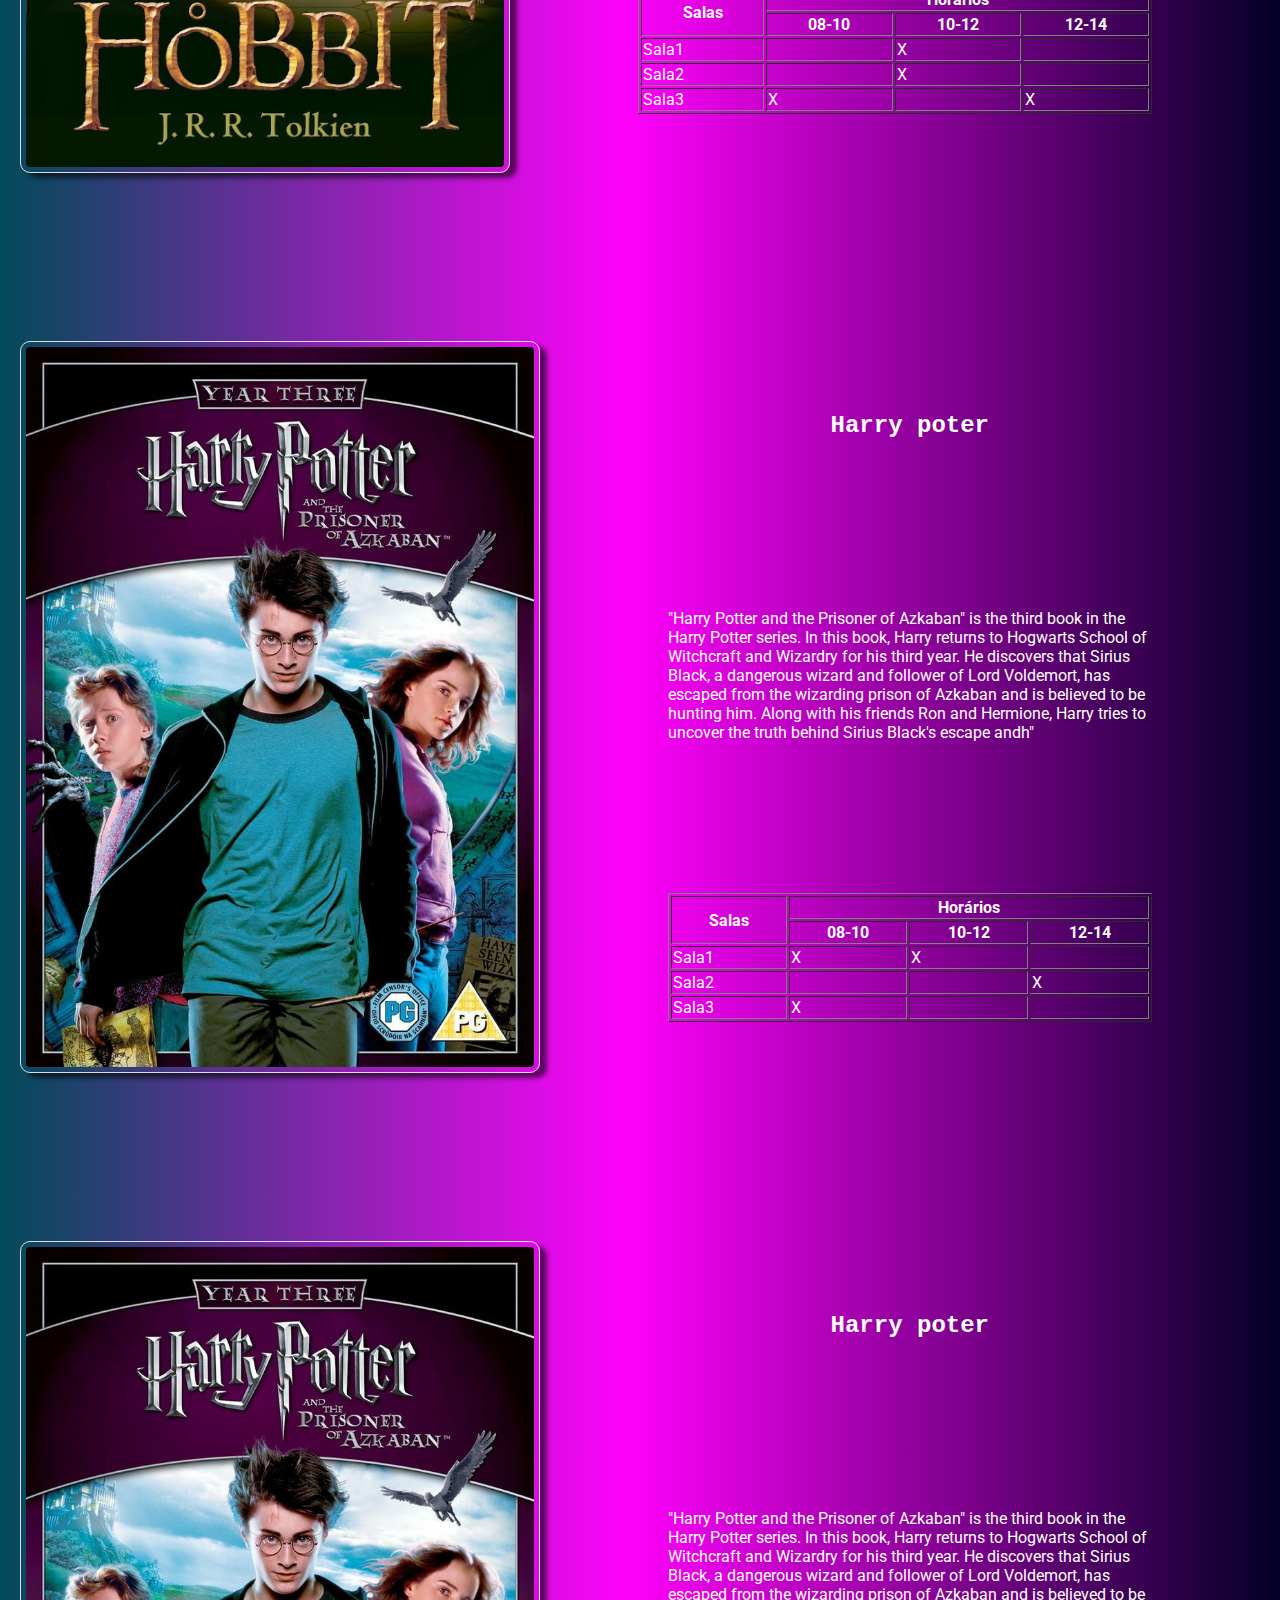
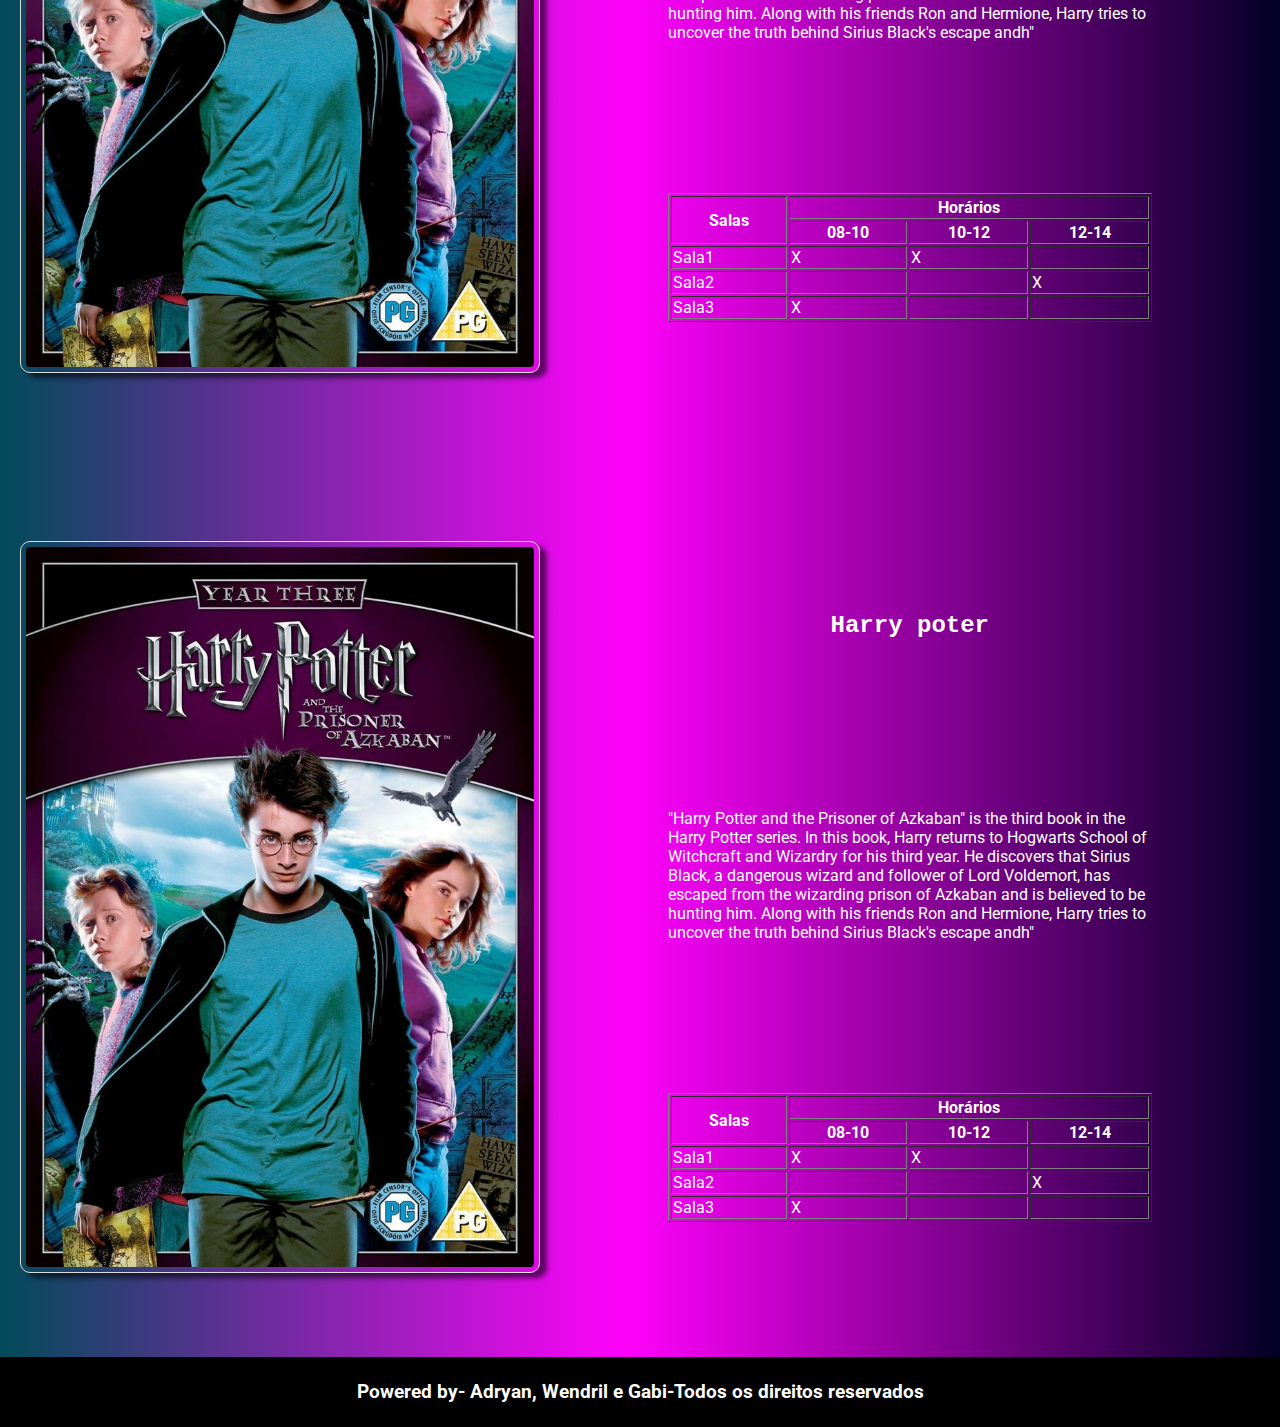
==== commit 3ba34073: "div->header" ====
--- a/index.html
+++ b/index.html
@@ -24,15 +24,13 @@
           </ul>
       </nav>
         <div class="inicio">
-            <header>
-                <figure>
-                    <center>
-                        <img src="assets/img/logo.jpeg" height="300px"></img>
-                        <figcaption>Sua aventura começa aqui!</figcaption>
-                        <button> <b>ASSISTIR AGORA</b> <img src="assets/img/play.png"/> </button>
-                    </center>
-                </figure>
-            </header>
+            <div class="logo-site">
+              <figure class="img-inicio">
+                <img src="assets/img/logo.jpeg" height="300px"></img>
+                <figcaption>Sua aventura começa aqui!</figcaption>
+                <button><b>ASSISTIR AGORA</b> <img src="assets/img/play.png"/></button>
+              </figure>
+            </div>
         </div>
         <div class="conteudo" id="filmes_exibicao">
             <aside>
--- a/css/style.css
+++ b/css/style.css
@@ -3,26 +3,33 @@
 body{
     margin:0;
     font-family: 'Roboto', sans-serif;
-    background-image: url("../assets/img/wallpaper.jpg");
-    background-repeat: repeat;
-    backdrop-filter: blur(30px);
     color: white;
 }
 
+.inicio,.film{
+    background-image:linear-gradient(-90deg, rgba(2,0,36,1) 0%, rgb(255, 2, 251) 51%, rgb(1, 75, 89) 100%);
+    background-repeat: repeat;
+}
 .inicio{
+    z-index: 1;
     display: flex;
     flex-direction: column;
     align-items: center;
 }
-
-.inicio header {
+.img-inicio{
+    filter: none;
+    display: flex;
+    flex-direction: column;
+    align-items: center;
+}
+.inicio .logo-site {
     background-color: rgba(0, 0, 0, 0.445);
     border-radius: 10px;
     box-shadow: 7px 5px 5px rgba(0, 0, 0, 0.582);
     color: rgb(255, 196, 0);
 }
 
-.inicio header button{
+.inicio .logo-site button{
     color: white;
     background-color: red;
     border-radius: 8px;
@@ -37,17 +44,17 @@
     margin-top: 5%;
 }
 
-.inicio header button img{
+.inicio .logo-site button img{
     width: 35px;
     margin-top: auto;
     margin-bottom: auto;
 }
-.inicio header button b{
+.inicio .logo-site button b{
     margin-top: auto;
     margin-bottom: auto;
 }
 
-.inicio header button:hover{
+.inicio .logo-site button:hover{
     background-color: rgb(255, 196, 0);
     transition-duration: 300ms;
 }
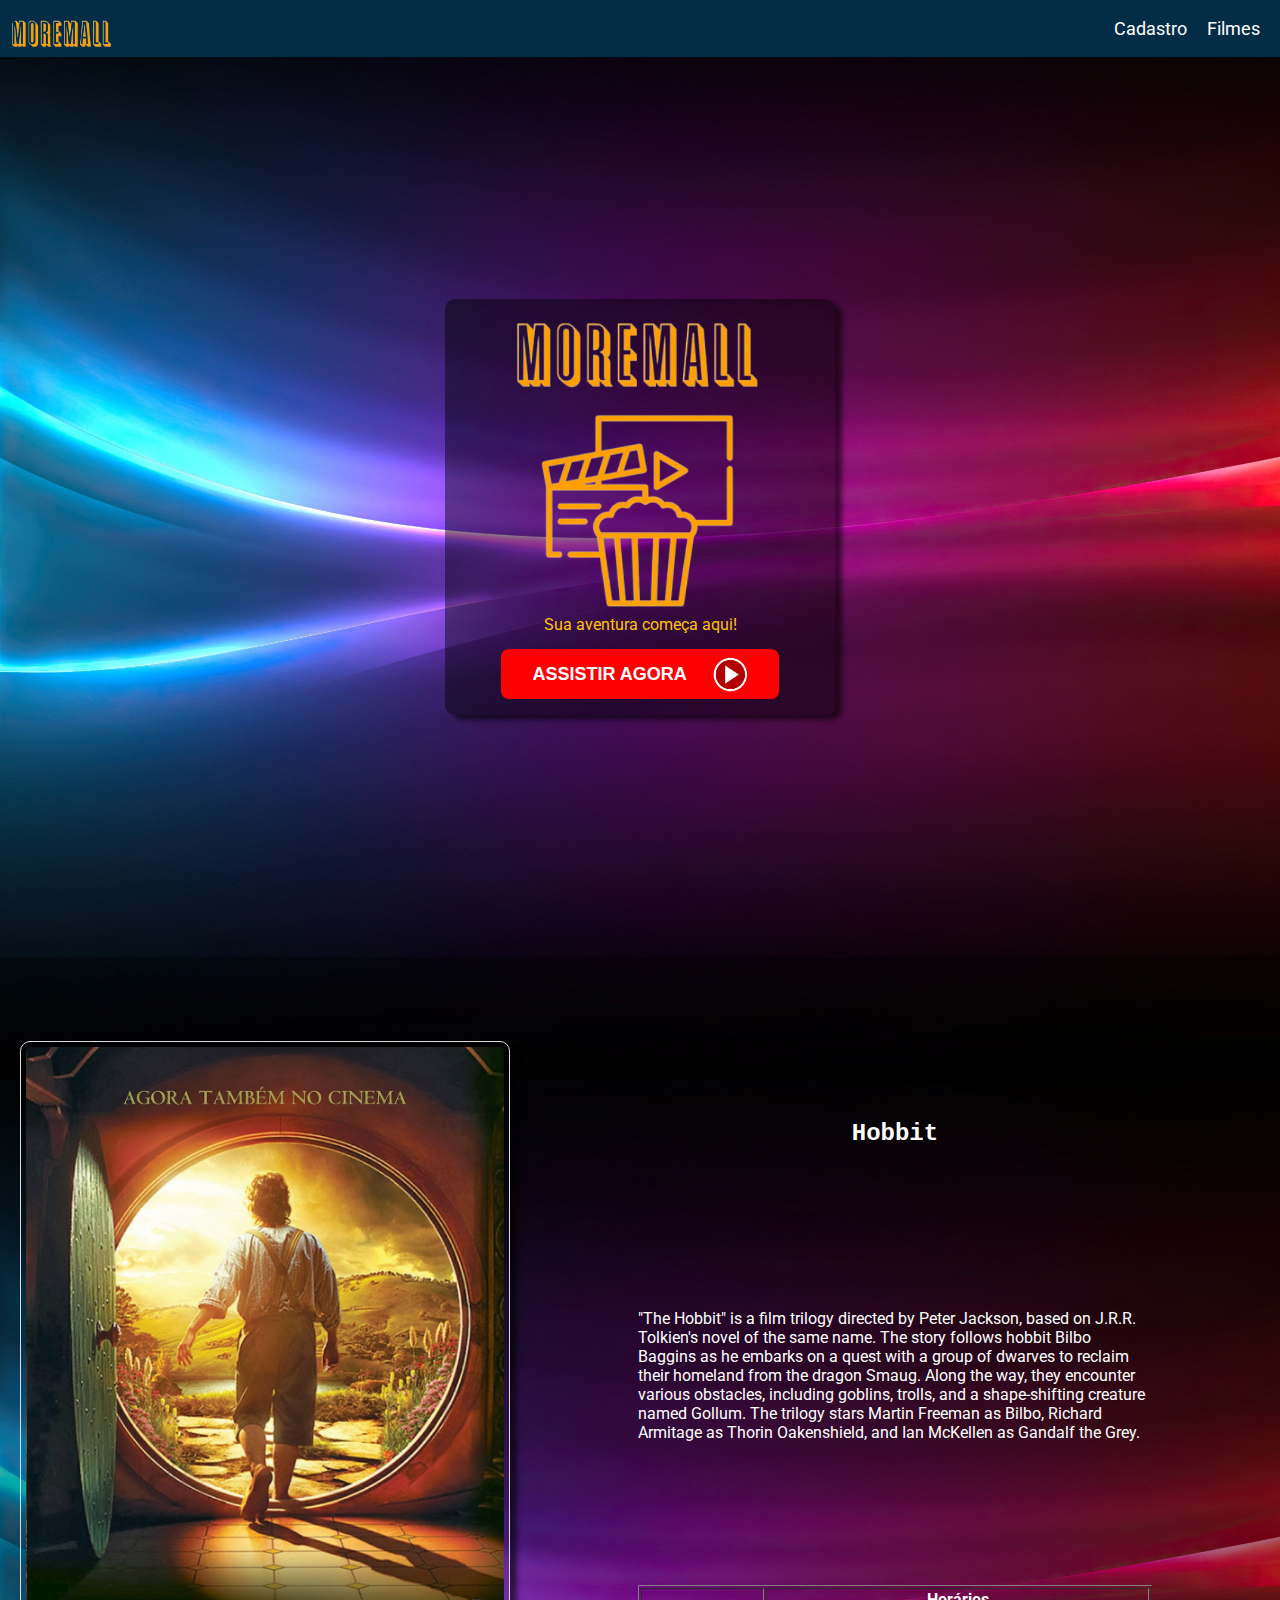
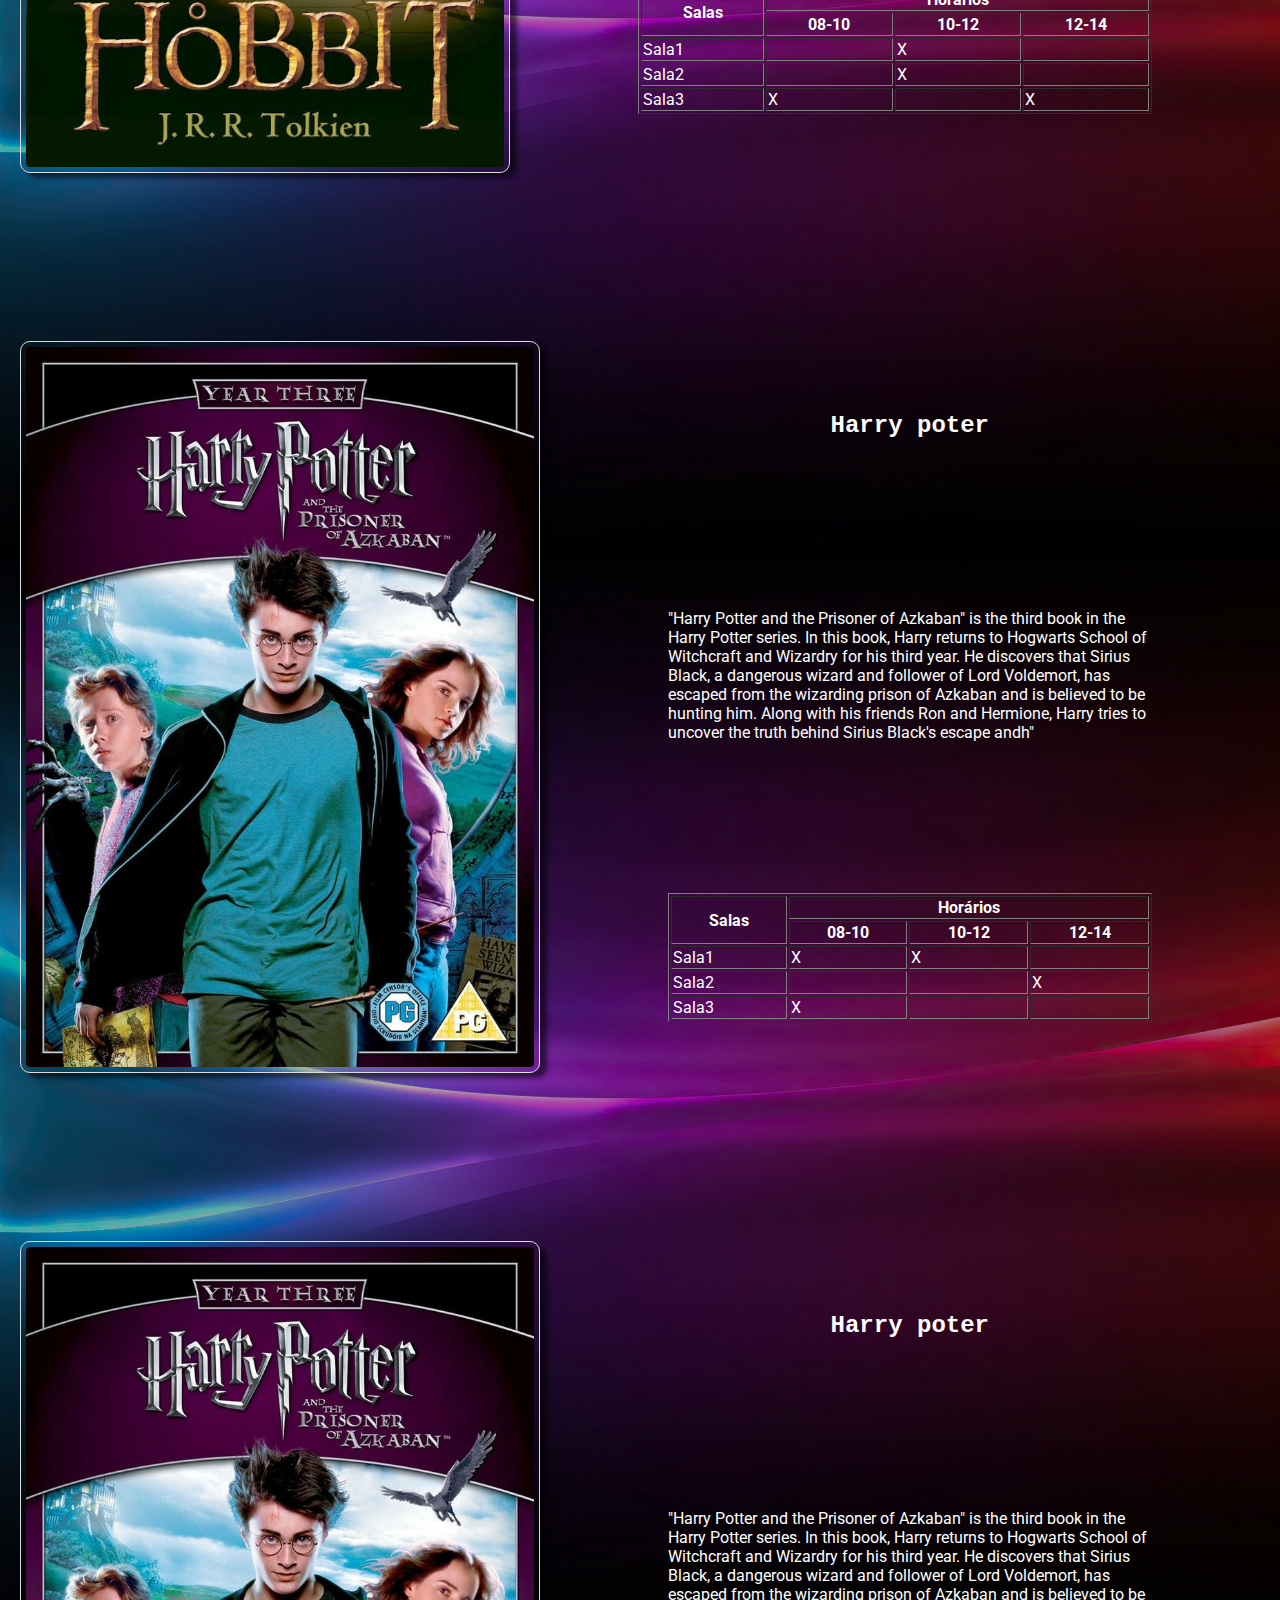
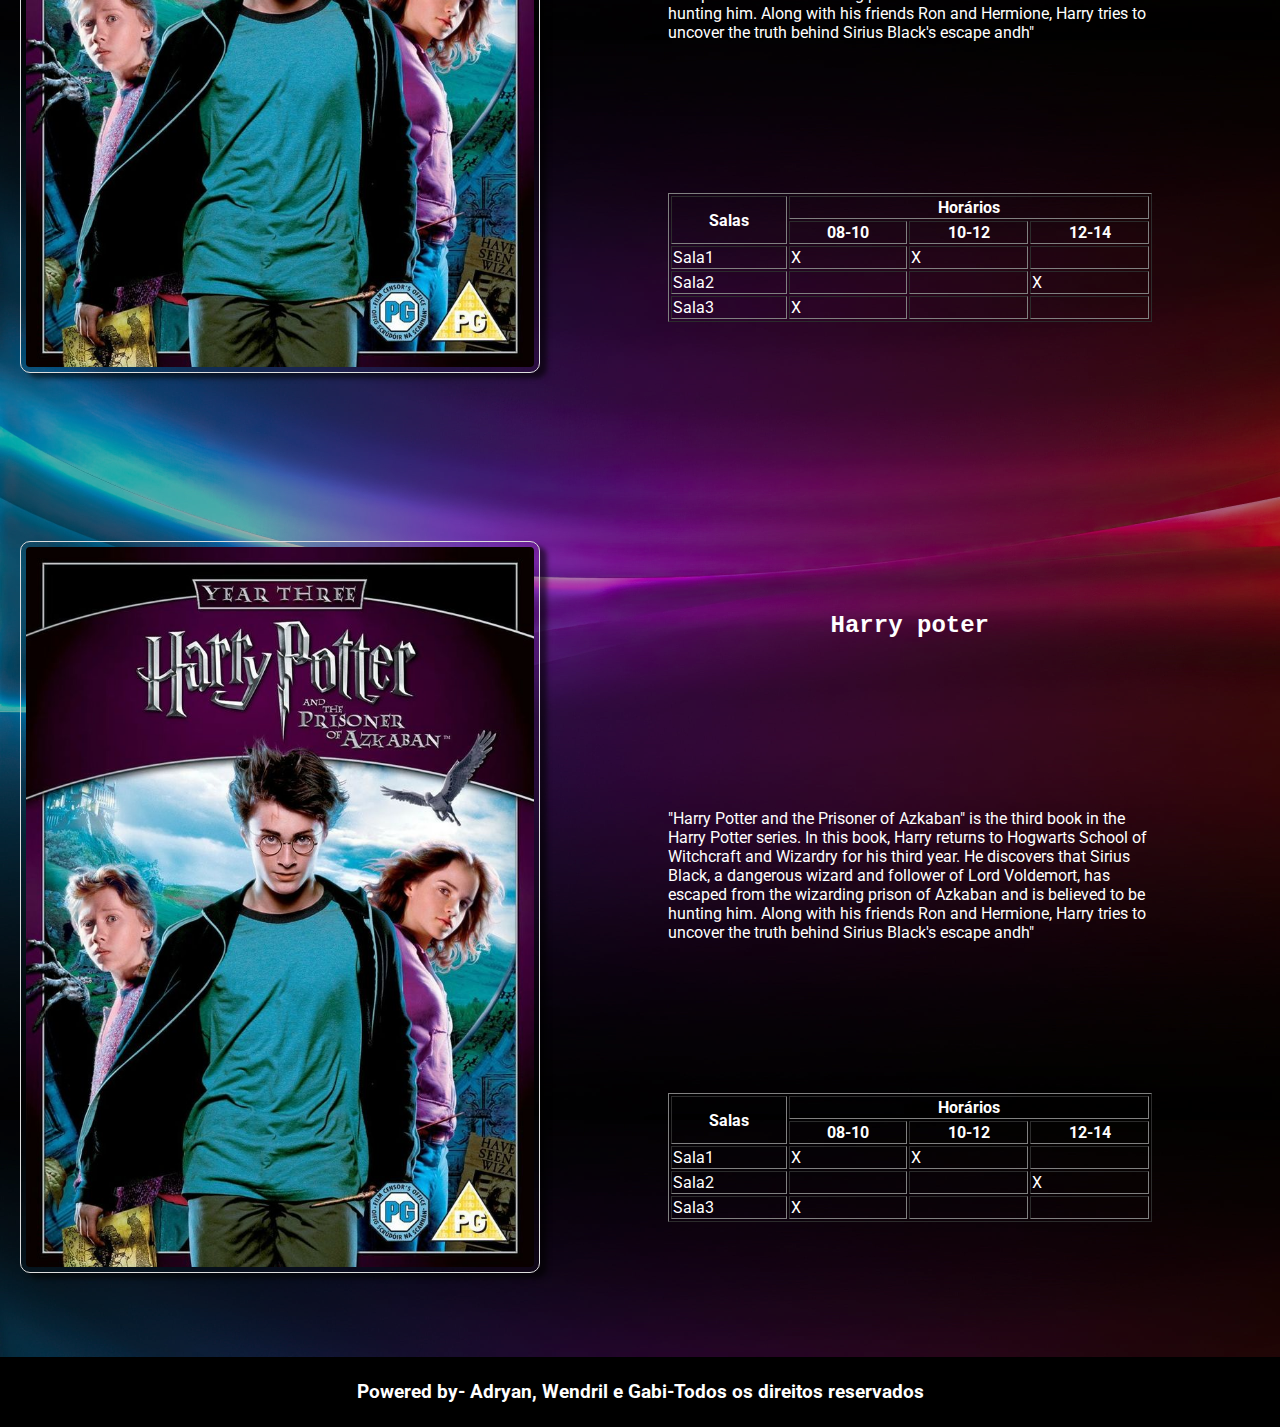
==== commit 68afa5e5: "troca de tags e começo da responsividade" ====
--- a/index.html
+++ b/index.html
@@ -10,192 +10,187 @@
     </head>
     <body>
       <nav class="menu">
-          <header>
-            <img src="assets/img/logo_name.png" />
-          </header>
-          <br>
-          <ul>
-            <li>
-              <a href="cadastro.html" target="_blank">Cadastro</a>
-            </li>
-            <li>
-              <a href="#filmes_exibicao">Filmes</a>
-            </li>
-          </ul>
+        <header>
+          <img src="assets/img/logo_name.png" />
+        </header>
+        <br>
+        <ul>
+          <li>
+            <a href="cadastro.html" target="_blank">Cadastro</a>
+          </li>
+          <li>
+            <a href="#filmes_exibicao">Filmes</a>
+          </li>
+        </ul>
       </nav>
-        <div class="inicio">
-            <div class="logo-site">
-              <figure class="img-inicio">
-                <img src="assets/img/logo.jpeg" height="300px"></img>
-                <figcaption>Sua aventura começa aqui!</figcaption>
-                <button><b>ASSISTIR AGORA</b> <img src="assets/img/play.png"/></button>
-              </figure>
-            </div>
-        </div>
-        <div class="conteudo" id="filmes_exibicao">
-            <aside>
-              <div class="film">
-                <figure>
-                    <img src="assets/img/ohobbit.jpg"></img>
-                    <div class="filmdescription">  
-                      <h2>Hobbit</h2>
-                      <span>"The Hobbit" is a film trilogy directed by Peter Jackson, based on J.R.R. Tolkien's novel of the same name. The story follows hobbit Bilbo Baggins as he embarks on a quest with a group of dwarves to reclaim their homeland from the dragon Smaug. Along the way, they encounter various obstacles, including goblins, trolls, and a shape-shifting creature named Gollum. The trilogy stars Martin Freeman as Bilbo, Richard Armitage as Thorin Oakenshield, and Ian McKellen as Gandalf the Grey.</span>
-                      <table border="1">
-                        <tr>
-                          <th rowspan="2">Salas</th>
-                          <th colspan="3">Horários</th>
-                        </tr>
-                          <tr>
-                              <th>08-10</th>
-                              <th>10-12</th>
-                              <th>12-14</th>
-                          </tr>
-                          <tr>
-                              <td>Sala1</td>
-                              <td></td>
-                              <td>X</td>
-                              <td></td>
-                          </tr>
-                          <tr>
-                              <td>Sala2</td>
-                              <td></td>
-                              <td>X</td>
-                              <td></td>
-                          </tr>
-                          <tr>
-                              <td>Sala3</td>
-                              <td>X</td>
-                              <td></td>
-                              <td>X</td>
-                          </tr>                      
-                      </table>
-                    </div> 
-                  </figure>
+      <div class="inicio">
+          <div class="conteudo-inicio">
+            <figure>
+              <img src="assets/img/logo.jpeg" height="300px"></img>
+              <figcaption>Sua aventura começa aqui!</figcaption>
+              <button> <b>ASSISTIR AGORA</b> <img src="assets/img/play.png"/> </button>
+            </figure>
+          </div>
+      </div>
+        <aside class="conteudo" id="filmes_exibicao">
+          <div class="film">
+            <figure>
+              <img src="assets/img/ohobbit.jpg"></img>
+              <div class="filmdescription">  
+                <h2>Hobbit</h2>
+                <span>"The Hobbit" is a film trilogy directed by Peter Jackson, based on J.R.R. Tolkien's novel of the same name. The story follows hobbit Bilbo Baggins as he embarks on a quest with a group of dwarves to reclaim their homeland from the dragon Smaug. Along the way, they encounter various obstacles, including goblins, trolls, and a shape-shifting creature named Gollum. The trilogy stars Martin Freeman as Bilbo, Richard Armitage as Thorin Oakenshield, and Ian McKellen as Gandalf the Grey.</span>
+                <table border="1">
+                  <tr>
+                    <th rowspan="2">Salas</th>
+                    <th colspan="3">Horários</th>
+                  </tr>
+                    <tr>
+                        <th>08-10</th>
+                        <th>10-12</th>
+                        <th>12-14</th>
+                    </tr>
+                    <tr>
+                        <td>Sala1</td>
+                        <td></td>
+                        <td>X</td>
+                        <td></td>
+                    </tr>
+                    <tr>
+                        <td>Sala2</td>
+                        <td></td>
+                        <td>X</td>
+                        <td></td>
+                    </tr>
+                    <tr>
+                        <td>Sala3</td>
+                        <td>X</td>
+                        <td></td>
+                        <td>X</td>
+                    </tr>                      
+                </table>
+              </div> 
+            </figure>
+          </div>
+          <div class="film">
+            <figure>
+              <img src="assets/img/harrypotter.jpg"></img>
+              <div class="filmdescription">
+                <h2>Harry poter</h2>
+                <p>"Harry Potter and the Prisoner of Azkaban" is the third book in the Harry Potter series. In this book, Harry returns to Hogwarts School of Witchcraft and Wizardry for his third year. He discovers that Sirius Black, a dangerous wizard and follower of Lord Voldemort, has escaped from the wizarding prison of Azkaban and is believed to be hunting him. Along with his friends Ron and Hermione, Harry tries to uncover the truth behind Sirius Black's escape andh"
+                </p>
+                <table border="1">
+                  <tr>
+                    <th rowspan="2">Salas</th>
+                    <th colspan="3">Horários</th>
+                  </tr>
+                    <tr>
+                        <th>08-10</th>
+                        <th>10-12</th>
+                        <th>12-14</th>
+                    </tr>
+                    <tr>
+                        <td>Sala1</td>
+                        <td>X</td>
+                        <td>X</td>
+                        <td></td>
+                    </tr>
+                    <tr>
+                        <td>Sala2</td>
+                        <td></td>
+                        <td></td>
+                        <td>X</td>
+                    </tr>
+                    <tr>
+                        <td>Sala3</td>
+                        <td>X</td>
+                        <td></td>
+                        <td></td>
+                    </tr>                      
+                </table>
               </div>
-              <div class="film">
-                <figure>
-                  <img src="assets/img/harrypotter.jpg"></img>
-                  <div class="filmdescription">
-                    <h2>Harry poter</h2>
-                    <p>"Harry Potter and the Prisoner of Azkaban" is the third book in the Harry Potter series. In this book, Harry returns to Hogwarts School of Witchcraft and Wizardry for his third year. He discovers that Sirius Black, a dangerous wizard and follower of Lord Voldemort, has escaped from the wizarding prison of Azkaban and is believed to be hunting him. Along with his friends Ron and Hermione, Harry tries to uncover the truth behind Sirius Black's escape andh"
-                    </p>
-                    <table border="1">
-                      <tr>
-                        <th rowspan="2">Salas</th>
-                        <th colspan="3">Horários</th>
-                      </tr>
-                        <tr>
-                            <th>08-10</th>
-                            <th>10-12</th>
-                            <th>12-14</th>
-                        </tr>
-                        <tr>
-                            <td>Sala1</td>
-                            <td>X</td>
-                            <td>X</td>
-                            <td></td>
-                        </tr>
-                        <tr>
-                            <td>Sala2</td>
-                            <td></td>
-                            <td></td>
-                            <td>X</td>
-                        </tr>
-                        <tr>
-                            <td>Sala3</td>
-                            <td>X</td>
-                            <td></td>
-                            <td></td>
-                        </tr>                      
-                    </table>
-                  </div>
-                </figure>
+            </figure>
+          </div>
+          <div class="film"> 
+            <figure>
+              <img src="assets/img/harrypotter.jpg" height="200px"></img>
+              <div class="filmdescription">  
+                <h2>Harry poter</h2>
+                <p>"Harry Potter and the Prisoner of Azkaban" is the third book in the Harry Potter series. In this book, Harry returns to Hogwarts School of Witchcraft and Wizardry for his third year. He discovers that Sirius Black, a dangerous wizard and follower of Lord Voldemort, has escaped from the wizarding prison of Azkaban and is believed to be hunting him. Along with his friends Ron and Hermione, Harry tries to uncover the truth behind Sirius Black's escape andh"
+                </p>
+                <table border="1">
+                  <tr>
+                    <th rowspan="2">Salas</th>
+                    <th colspan="3">Horários</th>
+                  </tr>
+                    <tr>
+                      <th>08-10</th>
+                      <th>10-12</th>
+                      <th>12-14</th>
+                    </tr>
+                    <tr>
+                      <td>Sala1</td>
+                      <td>X</td>
+                      <td>X</td>
+                      <td></td>
+                    </tr>
+                    <tr>
+                      <td>Sala2</td>
+                      <td></td>
+                      <td></td>
+                      <td>X</td>
+                    </tr>
+                    <tr>
+                      <td>Sala3</td>
+                      <td>X</td>
+                      <td></td>
+                      <td></td>
+                    </tr>                      
+                </table>
+              </div> 
+            </figure>
+          </div>
+          <div class="film">
+            <figure>
+              <img src="assets/img/harrypotter.jpg" height="200px"></img>
+              <div class="filmdescription">  
+                <h2>Harry poter</h2>
+                <p>"Harry Potter and the Prisoner of Azkaban" is the third book in the Harry Potter series. In this book, Harry returns to Hogwarts School of Witchcraft and Wizardry for his third year. He discovers that Sirius Black, a dangerous wizard and follower of Lord Voldemort, has escaped from the wizarding prison of Azkaban and is believed to be hunting him. Along with his friends Ron and Hermione, Harry tries to uncover the truth behind Sirius Black's escape andh"
+                </p>
+                <table border="1">
+                  <tr>
+                    <th rowspan="2">Salas</th>
+                    <th colspan="3">Horários</th>
+                  </tr>
+                    <tr>
+                      <th>08-10</th>
+                      <th>10-12</th>
+                      <th>12-14</th>
+                    </tr>
+                    <tr>
+                      <td>Sala1</td>
+                      <td>X</td>
+                      <td>X</td>
+                      <td></td>
+                    </tr>
+                    <tr>
+                      <td>Sala2</td>
+                      <td></td>
+                      <td></td>
+                      <td>X</td>
+                    </tr>
+                    <tr>
+                      <td>Sala3</td>
+                      <td>X</td>
+                      <td></td>
+                      <td></td>
+                    </tr>                      
+                </table> 
               </div>
-              <div class="film"> 
-                <figure>
-                  <img src="assets/img/harrypotter.jpg" height="200px"></img>
-                  
-                  <div class="filmdescription">  
-                    <h2>Harry poter</h2>
-                    <p>"Harry Potter and the Prisoner of Azkaban" is the third book in the Harry Potter series. In this book, Harry returns to Hogwarts School of Witchcraft and Wizardry for his third year. He discovers that Sirius Black, a dangerous wizard and follower of Lord Voldemort, has escaped from the wizarding prison of Azkaban and is believed to be hunting him. Along with his friends Ron and Hermione, Harry tries to uncover the truth behind Sirius Black's escape andh"
-                    </p>
-                    <table border="1">
-                      <tr>
-                        <th rowspan="2">Salas</th>
-                        <th colspan="3">Horários</th>
-                      </tr>
-                        <tr>
-                            <th>08-10</th>
-                            <th>10-12</th>
-                            <th>12-14</th>
-                        </tr>
-                        <tr>
-                            <td>Sala1</td>
-                            <td>X</td>
-                            <td>X</td>
-                            <td></td>
-                        </tr>
-                        <tr>
-                            <td>Sala2</td>
-                            <td></td>
-                            <td></td>
-                            <td>X</td>
-                        </tr>
-                        <tr>
-                            <td>Sala3</td>
-                            <td>X</td>
-                            <td></td>
-                            <td></td>
-                        </tr>                      
-                    </table>
-                  </div> 
-                </figure>
-              </div>
-              <div class="film">
-                <figure>
-                  <img src="assets/img/harrypotter.jpg" height="200px"></img>
-                  <div class="filmdescription">  
-                    <h2>Harry poter</h2>
-                    <p>"Harry Potter and the Prisoner of Azkaban" is the third book in the Harry Potter series. In this book, Harry returns to Hogwarts School of Witchcraft and Wizardry for his third year. He discovers that Sirius Black, a dangerous wizard and follower of Lord Voldemort, has escaped from the wizarding prison of Azkaban and is believed to be hunting him. Along with his friends Ron and Hermione, Harry tries to uncover the truth behind Sirius Black's escape andh"
-                    </p>
-                    <table border="1">
-                      <tr>
-                        <th rowspan="2">Salas</th>
-                        <th colspan="3">Horários</th>
-                      </tr>
-                        <tr>
-                            <th>08-10</th>
-                            <th>10-12</th>
-                            <th>12-14</th>
-                        </tr>
-                        <tr>
-                            <td>Sala1</td>
-                            <td>X</td>
-                            <td>X</td>
-                            <td></td>
-                        </tr>
-                        <tr>
-                            <td>Sala2</td>
-                            <td></td>
-                            <td></td>
-                            <td>X</td>
-                        </tr>
-                        <tr>
-                            <td>Sala3</td>
-                            <td>X</td>
-                            <td></td>
-                            <td></td>
-                        </tr>                      
-                    </table> 
-                  </div>
-                </figure>
-              </div>
-            </aside>
-        </div>
+            </figure>
+          </div>
+        </aside>
         <footer>
-          <center>
-            <h3>Powered by- Adryan, Wendril e Gabi-Todos os direitos reservados</h3>
-          </center>
+          <h3>Powered by- Adryan, Wendril e Gabi-Todos os direitos reservados</h3>
         </footer>
     </body>
 </html>
--- a/css/style.css
+++ b/css/style.css
@@ -3,33 +3,30 @@
 body{
     margin:0;
     font-family: 'Roboto', sans-serif;
-    color: white;
-}
-
-.inicio,.film{
-    background-image:linear-gradient(-90deg, rgba(2,0,36,1) 0%, rgb(255, 2, 251) 51%, rgb(1, 75, 89) 100%);
+    background-image: url("../assets/img/wallpaper.jpg");
+    height: 200px;
     background-repeat: repeat;
-}
+    /* backdrop-filter: blur(30px); */
+}
+
 .inicio{
-    z-index: 1;
     display: flex;
     flex-direction: column;
-    align-items: center;
-}
-.img-inicio{
-    filter: none;
-    display: flex;
-    flex-direction: column;
-    align-items: center;
-}
-.inicio .logo-site {
+    justify-content: center;
+}
+.inicio .conteudo-inicio{
     background-color: rgba(0, 0, 0, 0.445);
     border-radius: 10px;
     box-shadow: 7px 5px 5px rgba(0, 0, 0, 0.582);
     color: rgb(255, 196, 0);
 }
-
-.inicio .logo-site button{
+.inicio .conteudo-inicio figure{
+    display: flex; 
+    flex-direction: column; 
+    justify-content: center;
+    align-items: center;
+}
+.inicio .conteudo-inicio button{
     color: white;
     background-color: red;
     border-radius: 8px;
@@ -44,23 +41,29 @@
     margin-top: 5%;
 }
 
-.inicio .logo-site button img{
+.inicio .conteudo-inicio button img{
     width: 35px;
     margin-top: auto;
     margin-bottom: auto;
 }
-.inicio .logo-site button b{
+.inicio .conteudo-inicio button b{
     margin-top: auto;
     margin-bottom: auto;
 }
 
-.inicio .logo-site button:hover{
+.inicio .conteudo-inicio button:hover{
     background-color: rgb(255, 196, 0);
     transition-duration: 300ms;
 }
 
 .menu{
     display: flex;
+    justify-content: center;
+}
+.menu header{
+    display: flex;
+    flex-direction: column;
+    height: auto;
     justify-content: center;
 }
 .menu{
@@ -104,7 +107,7 @@
     align-items: center;
 }
 
-.conteudo aside{
+.conteudo{
     width: 100%;
 }
 
@@ -152,12 +155,12 @@
     justify-content: space-evenly;
     height: 100%;
     align-items: center;
-    padding-left: 10vw;
+    padding-left: 10vw; 
     padding-right: 10vw;
     z-index: 1;
     text-shadow: 5px;
 }
-.conteudo aside h2{
+.conteudo h2{
     font-family: 'Courier New', Courier, monospace;
 
 }
@@ -170,4 +173,45 @@
 }
 footer h3{
     color: white;
+}
+@media screen and (max-width:920px){
+    .inicio{
+        height: auto;
+        margin-top: 100px;
+        margin-bottom: 180px;
+    }
+    .conteudo img{
+        max-width: 80%;
+        max-height: 80%;
+    }
+    .conteudo .filmdescription{
+        justify-content: center;
+        height: auto;
+    }
+    .conteudo .film{
+        padding: 40px;
+        height: 600px;
+    }
+}
+@media screen and (max-width:600px){
+    .conteudo{
+        width: 100%;
+    }
+    .conteudo .filmdescription{
+        font-size: 10px;
+    }
+    .conteudo img{
+        max-width: auto;
+        width: 150px;
+        height: 150px!important;
+    }
+    .conteudo .filmdescription{
+        display: flex;
+        flex-direction: column;
+        height: auto;
+    }
+    .conteudo .film{
+        padding: 10px;
+        height: auto;
+    }
 }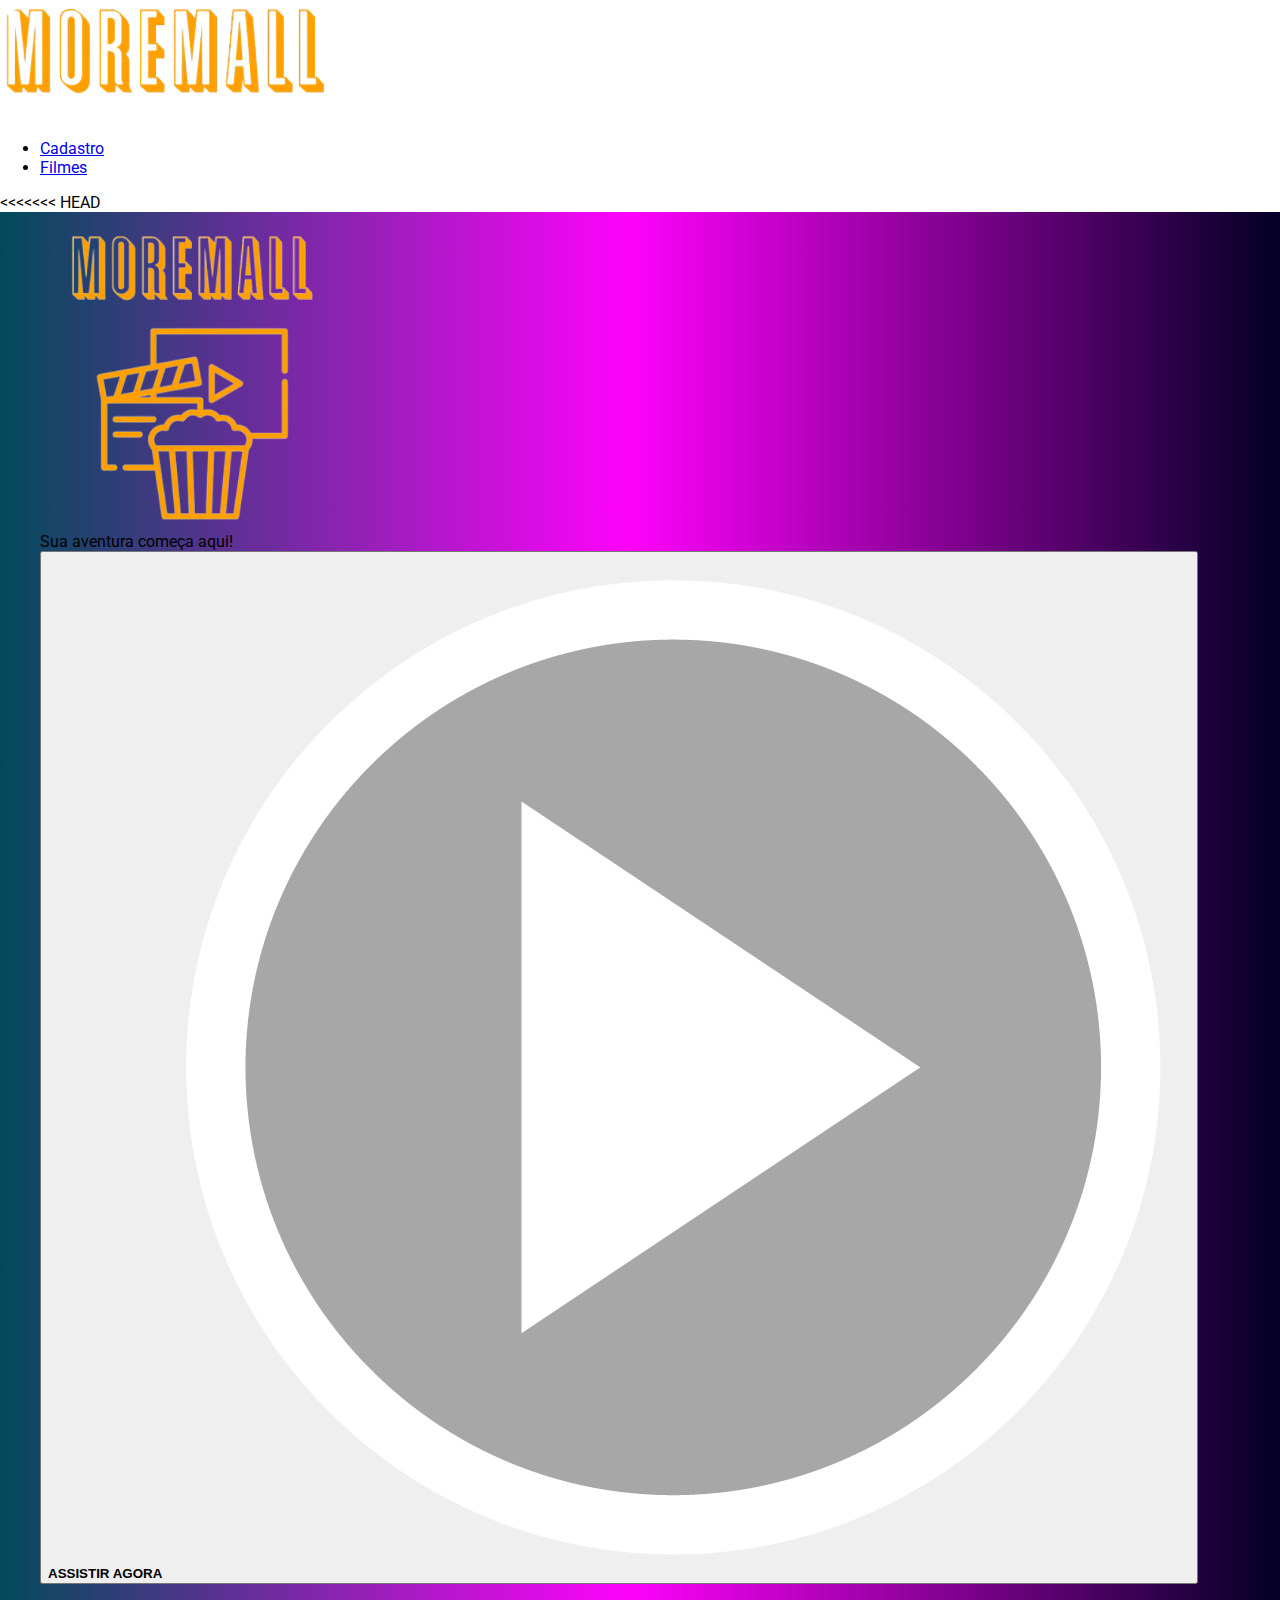
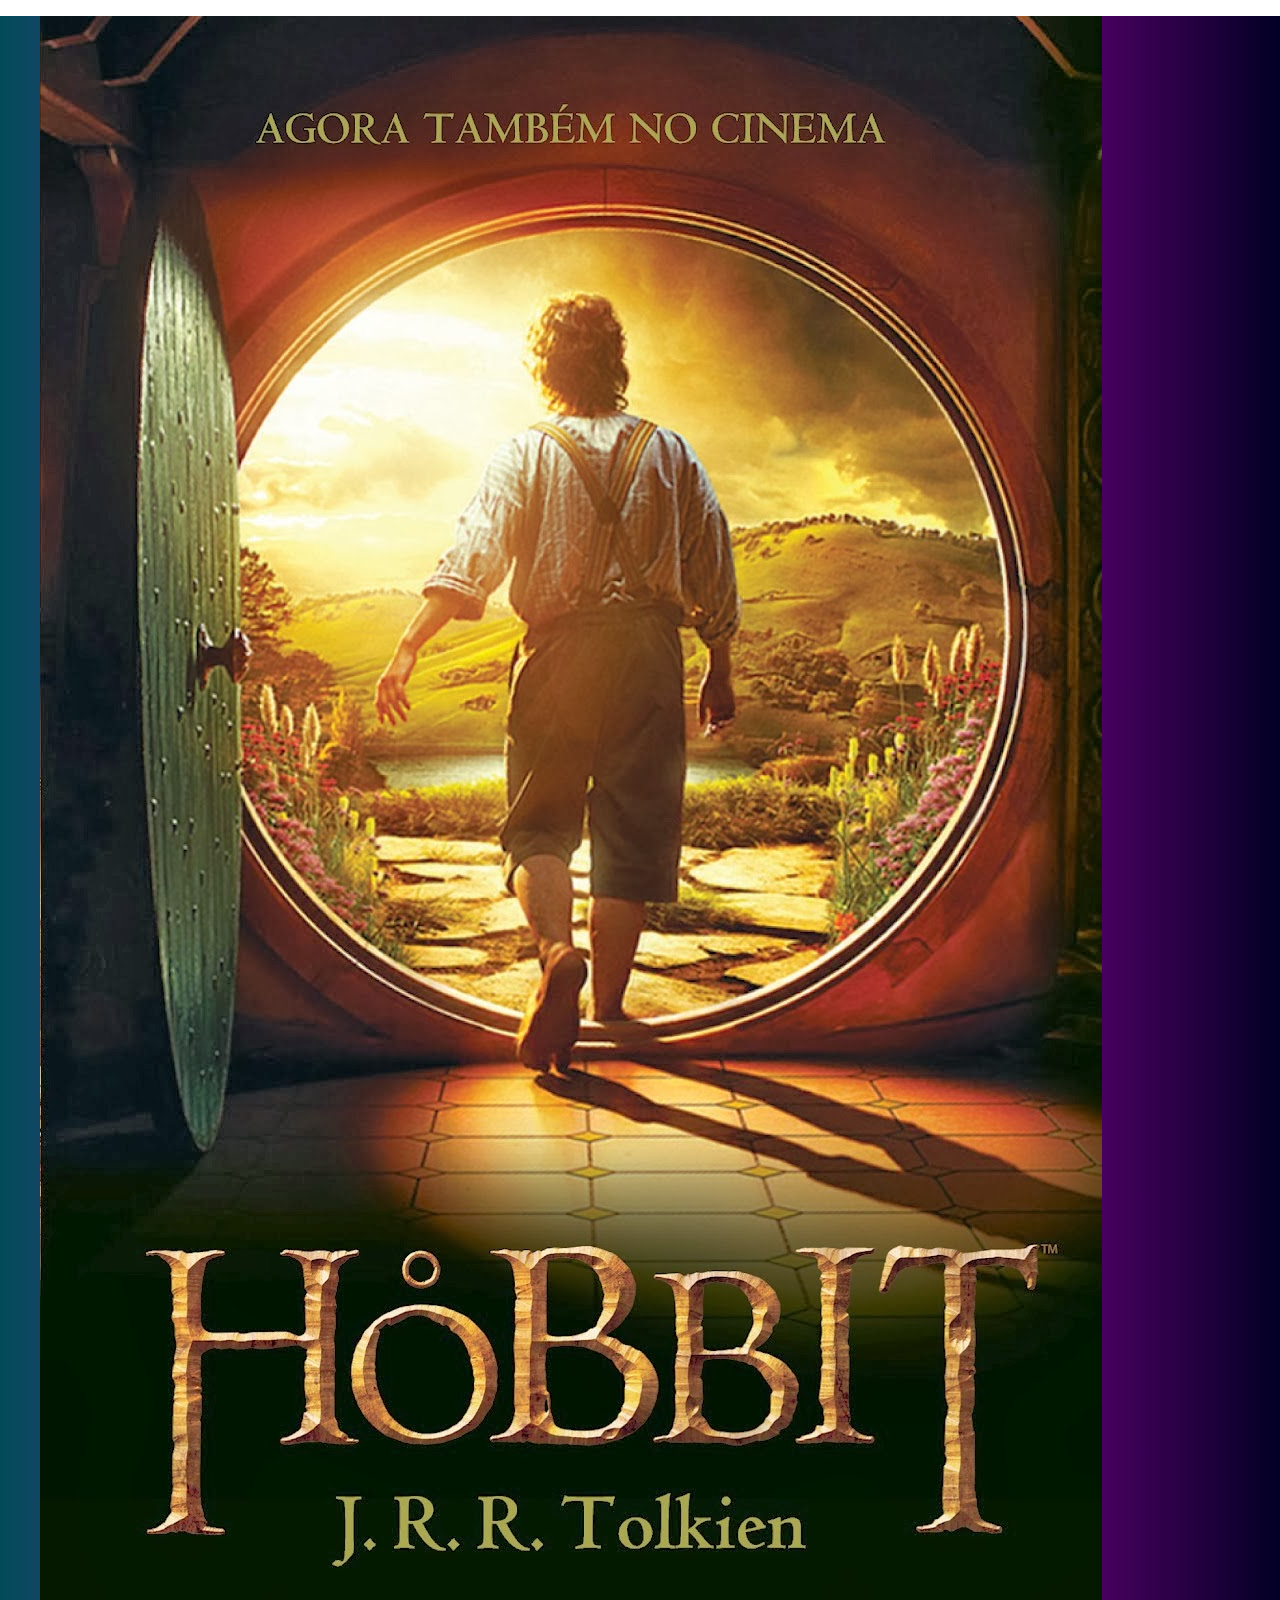
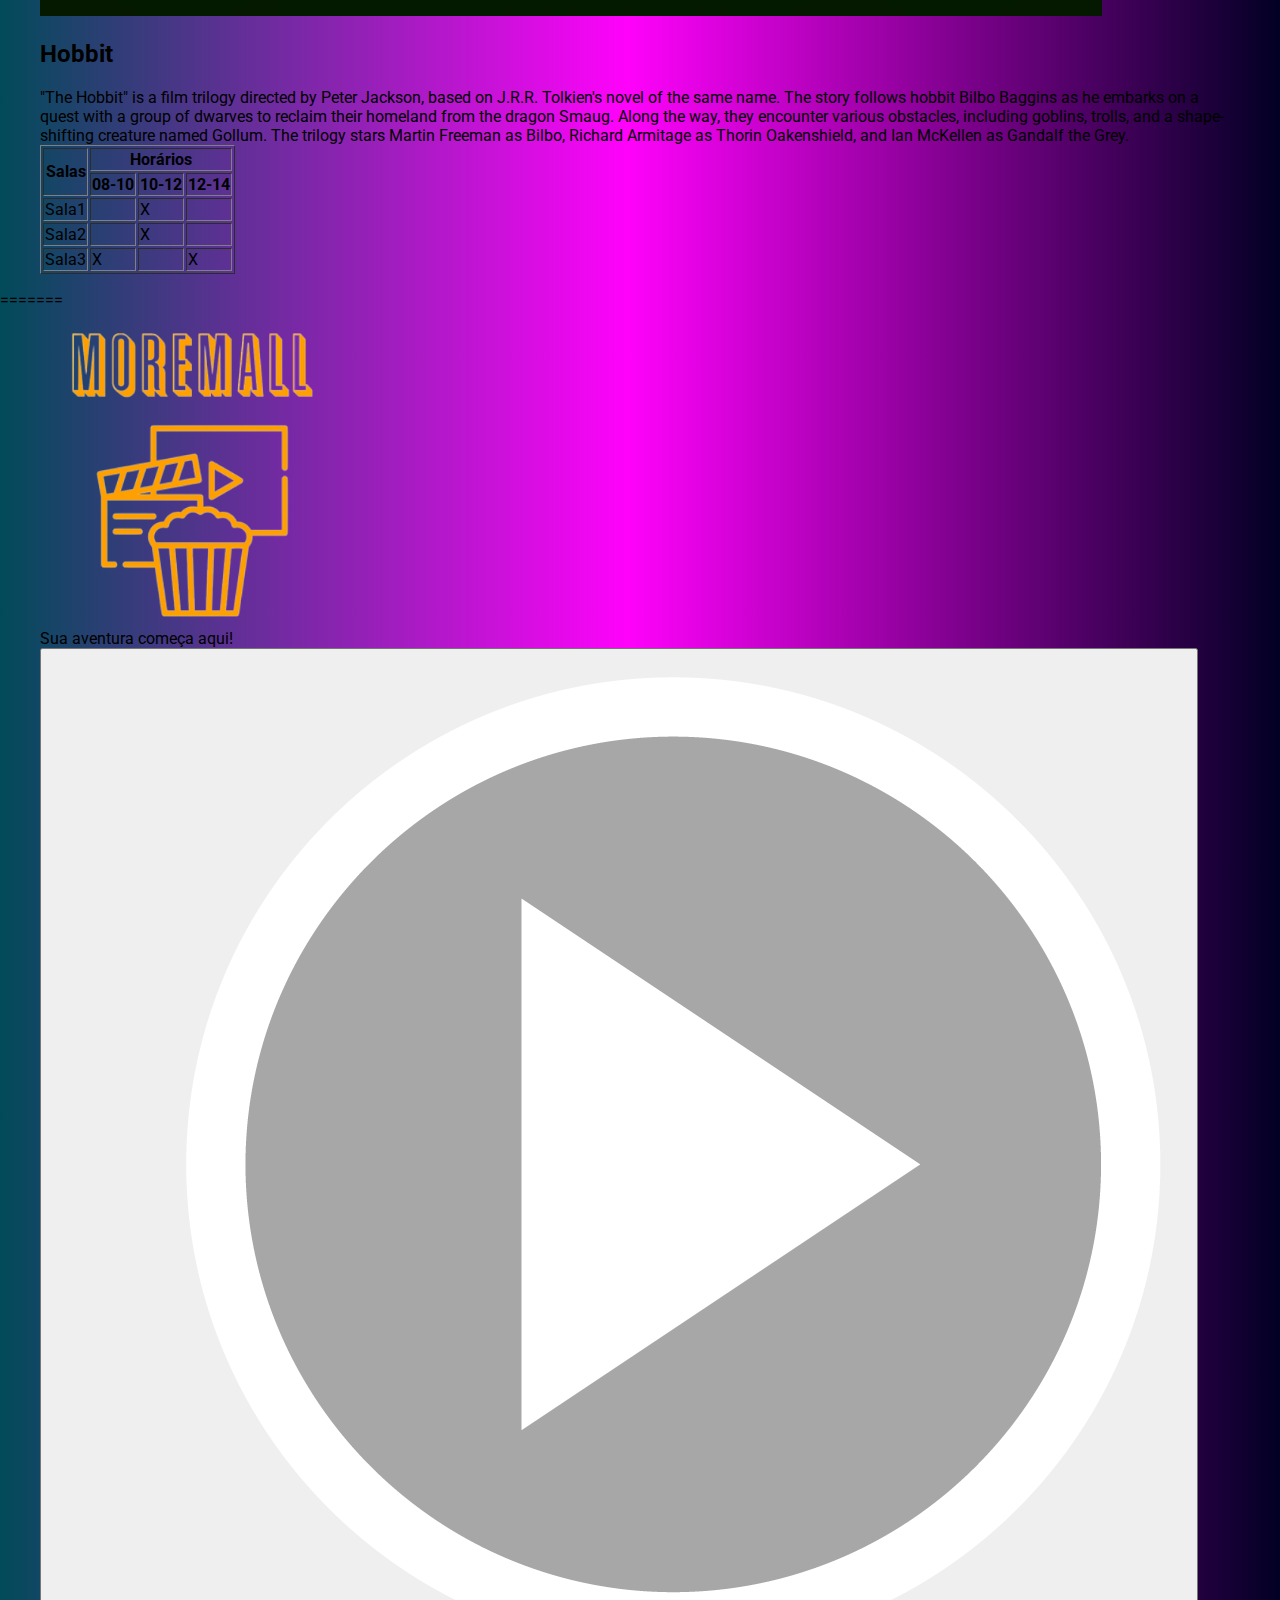
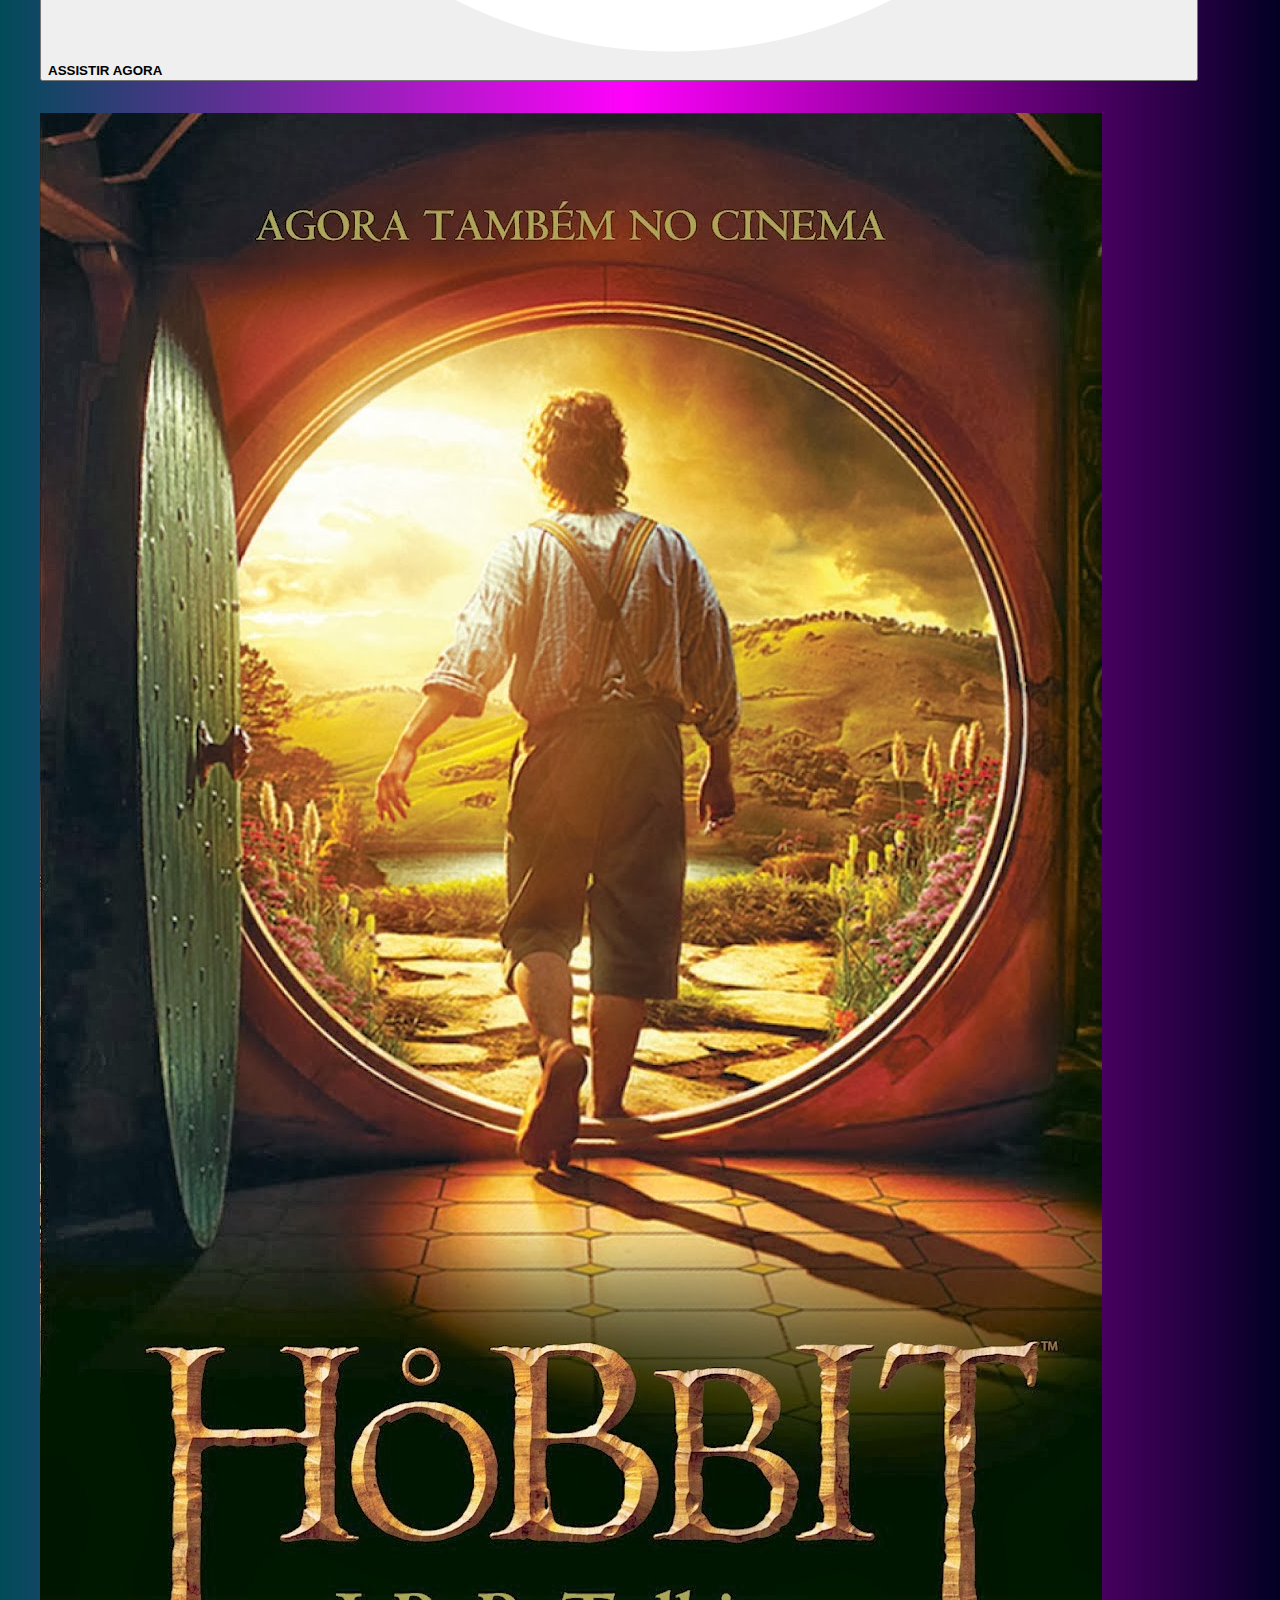
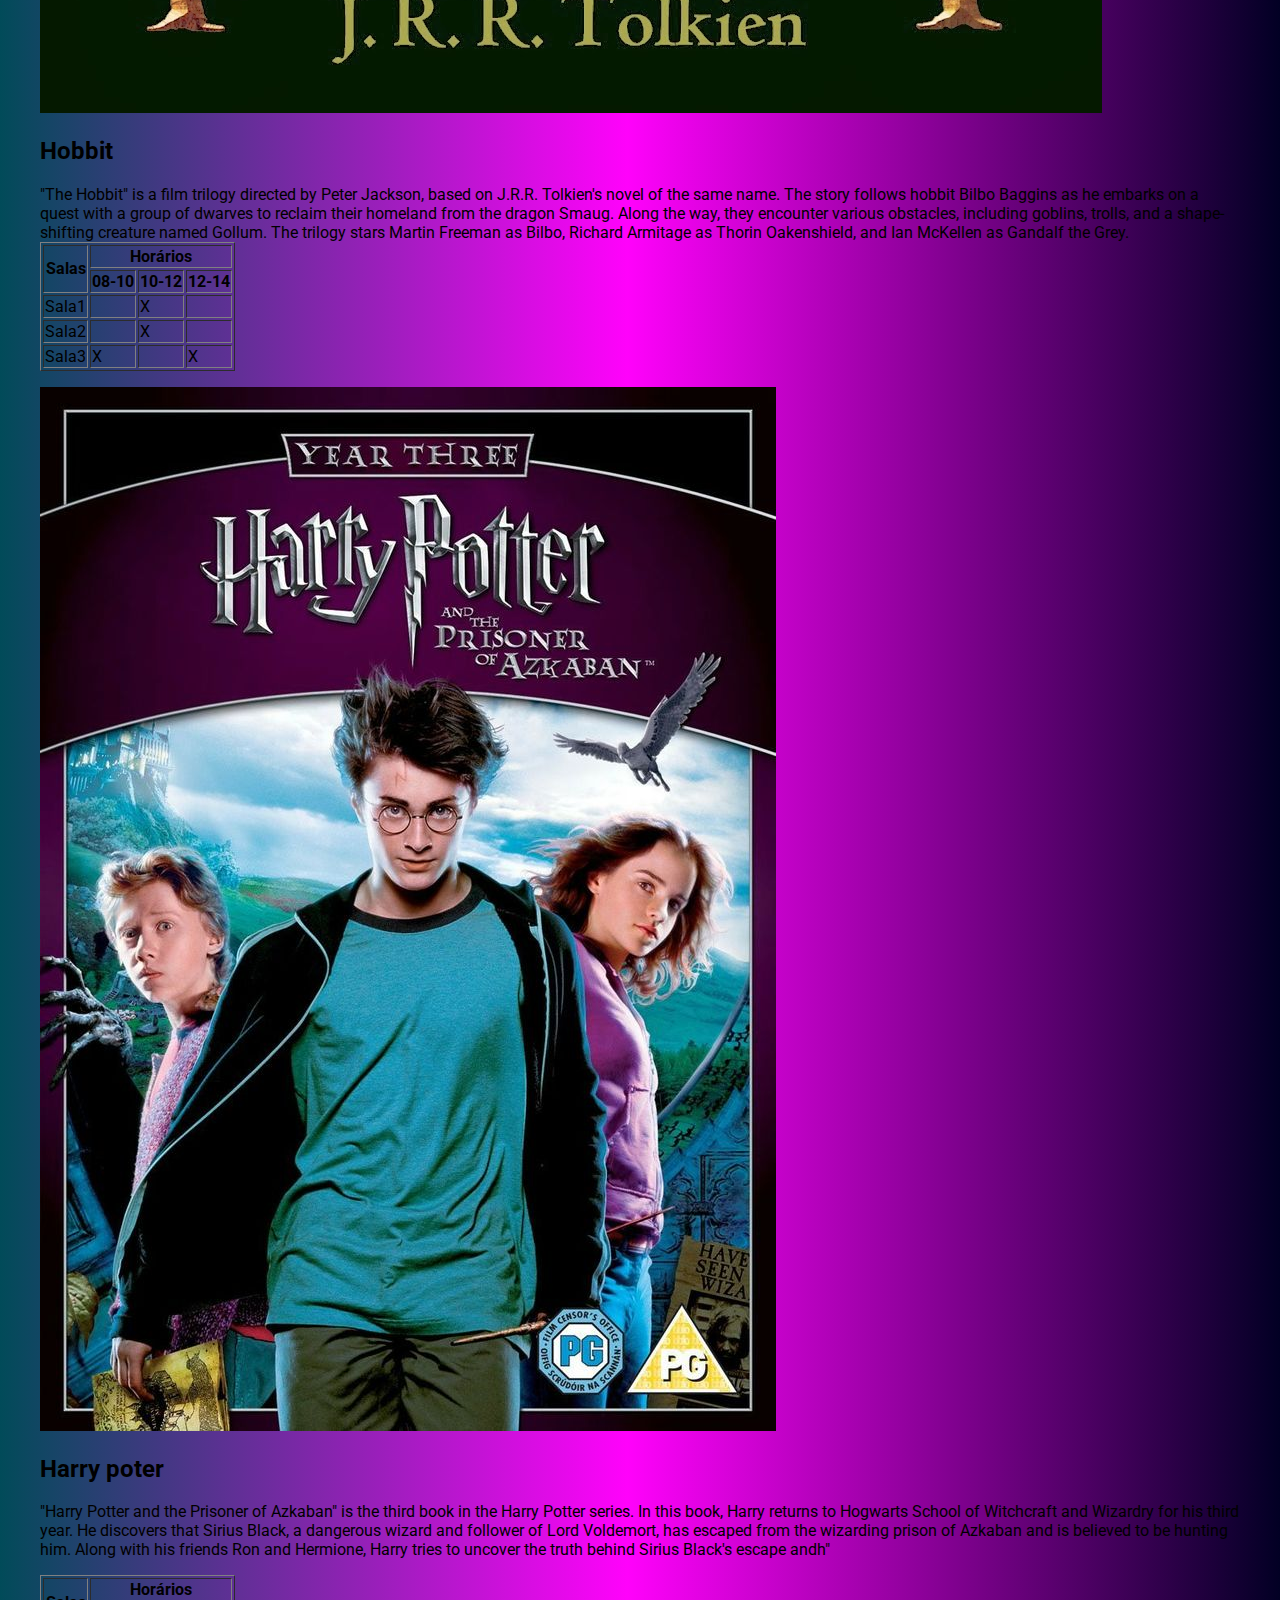
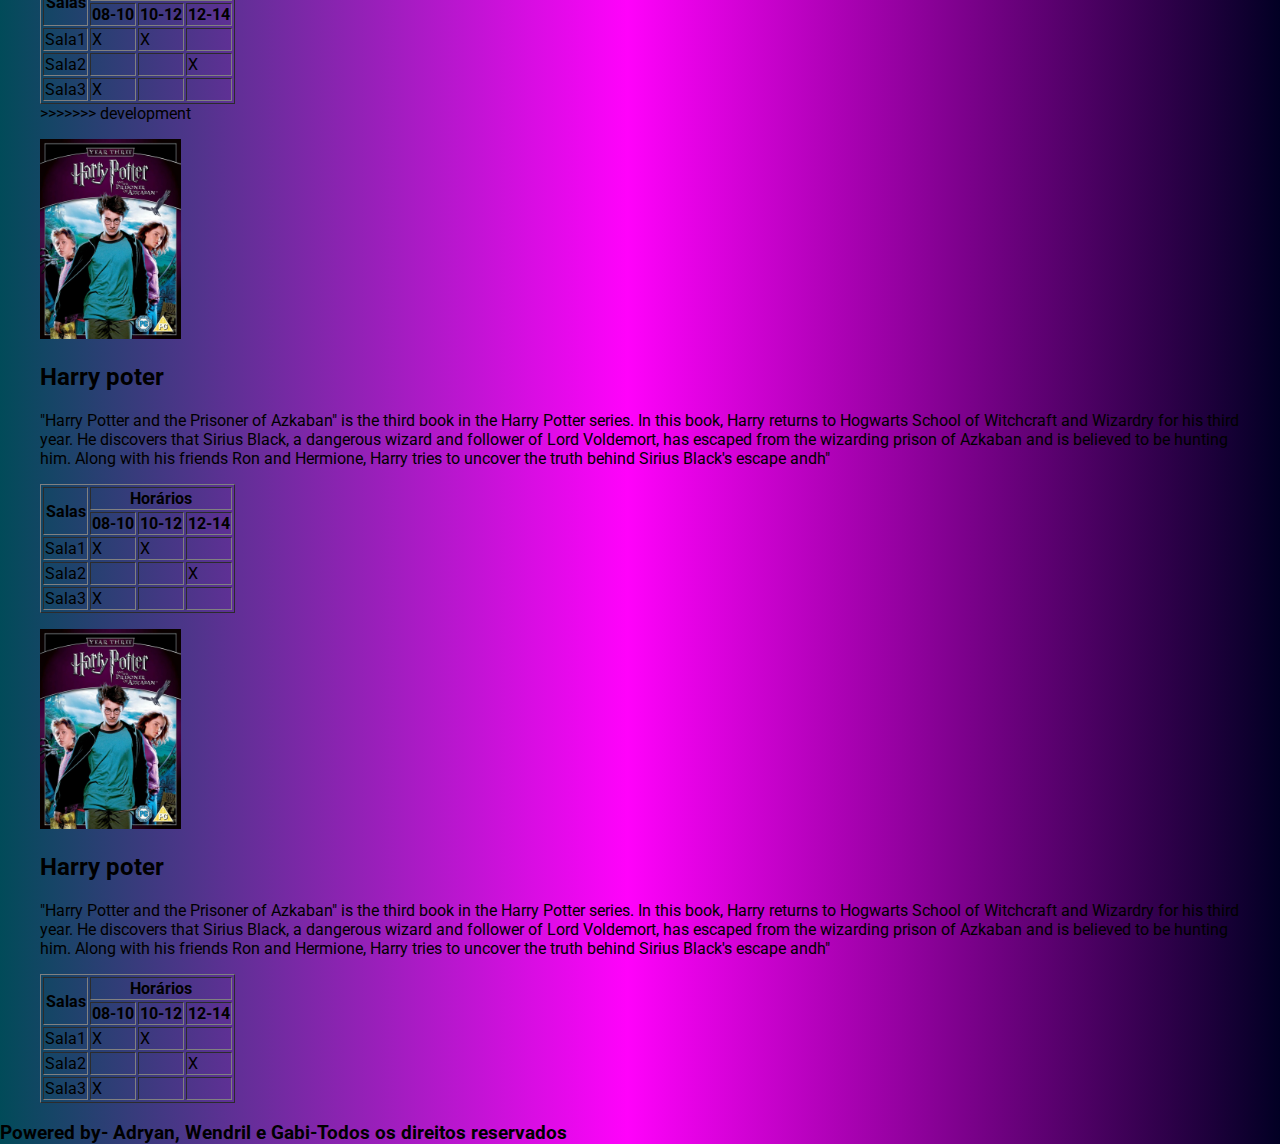
==== commit 79dea64a: "master" ====
--- a/index.html
+++ b/index.html
@@ -23,6 +23,56 @@
           </li>
         </ul>
       </nav>
+<<<<<<< HEAD
+        <div class="inicio">
+            <div class="logo-site">
+              <figure class="img-inicio">
+                <img src="assets/img/logo.jpeg" height="300px"></img>
+                <figcaption>Sua aventura começa aqui!</figcaption>
+                <button><b>ASSISTIR AGORA</b> <img src="assets/img/play.png"/></button>
+              </figure>
+            </div>
+        </div>
+        <div class="conteudo" id="filmes_exibicao">
+            <aside>
+              <div class="film">
+                <figure>
+                    <img src="assets/img/ohobbit.jpg"></img>
+                    <div class="filmdescription">  
+                      <h2>Hobbit</h2>
+                      <span>"The Hobbit" is a film trilogy directed by Peter Jackson, based on J.R.R. Tolkien's novel of the same name. The story follows hobbit Bilbo Baggins as he embarks on a quest with a group of dwarves to reclaim their homeland from the dragon Smaug. Along the way, they encounter various obstacles, including goblins, trolls, and a shape-shifting creature named Gollum. The trilogy stars Martin Freeman as Bilbo, Richard Armitage as Thorin Oakenshield, and Ian McKellen as Gandalf the Grey.</span>
+                      <table border="1">
+                        <tr>
+                          <th rowspan="2">Salas</th>
+                          <th colspan="3">Horários</th>
+                        </tr>
+                          <tr>
+                              <th>08-10</th>
+                              <th>10-12</th>
+                              <th>12-14</th>
+                          </tr>
+                          <tr>
+                              <td>Sala1</td>
+                              <td></td>
+                              <td>X</td>
+                              <td></td>
+                          </tr>
+                          <tr>
+                              <td>Sala2</td>
+                              <td></td>
+                              <td>X</td>
+                              <td></td>
+                          </tr>
+                          <tr>
+                              <td>Sala3</td>
+                              <td>X</td>
+                              <td></td>
+                              <td>X</td>
+                          </tr>                      
+                      </table>
+                    </div> 
+                  </figure>
+=======
       <div class="inicio">
           <div class="conteudo-inicio">
             <figure>
@@ -107,6 +157,7 @@
                         <td></td>
                     </tr>                      
                 </table>
+>>>>>>> development
               </div>
             </figure>
           </div>
--- a/css/style.css
+++ b/css/style.css
@@ -3,23 +3,46 @@
 body{
     margin:0;
     font-family: 'Roboto', sans-serif;
+<<<<<<< HEAD
+    color: white;
+=======
     background-image: url("../assets/img/wallpaper.jpg");
     height: 200px;
     background-repeat: repeat;
     /* backdrop-filter: blur(30px); */
-}
-
+>>>>>>> development
+}
+
+.inicio,.film{
+    background-image:linear-gradient(-90deg, rgba(2,0,36,1) 0%, rgb(255, 2, 251) 51%, rgb(1, 75, 89) 100%);
+    background-repeat: repeat;
+}
 .inicio{
-    display: flex;
-    flex-direction: column;
-    justify-content: center;
-}
+    z-index: 1;
+    display: flex;
+    flex-direction: column;
+    justify-content: center;
+}
+<<<<<<< HEAD
+.img-inicio{
+    filter: none;
+    display: flex;
+    flex-direction: column;
+    align-items: center;
+}
+.inicio .logo-site {
+=======
 .inicio .conteudo-inicio{
+>>>>>>> development
     background-color: rgba(0, 0, 0, 0.445);
     border-radius: 10px;
     box-shadow: 7px 5px 5px rgba(0, 0, 0, 0.582);
     color: rgb(255, 196, 0);
 }
+<<<<<<< HEAD
+
+.inicio .logo-site button{
+=======
 .inicio .conteudo-inicio figure{
     display: flex; 
     flex-direction: column; 
@@ -27,6 +50,7 @@
     align-items: center;
 }
 .inicio .conteudo-inicio button{
+>>>>>>> development
     color: white;
     background-color: red;
     border-radius: 8px;
@@ -41,17 +65,29 @@
     margin-top: 5%;
 }
 
+<<<<<<< HEAD
+.inicio .logo-site button img{
+=======
 .inicio .conteudo-inicio button img{
+>>>>>>> development
     width: 35px;
     margin-top: auto;
     margin-bottom: auto;
 }
+<<<<<<< HEAD
+.inicio .logo-site button b{
+=======
 .inicio .conteudo-inicio button b{
+>>>>>>> development
     margin-top: auto;
     margin-bottom: auto;
 }
 
+<<<<<<< HEAD
+.inicio .logo-site button:hover{
+=======
 .inicio .conteudo-inicio button:hover{
+>>>>>>> development
     background-color: rgb(255, 196, 0);
     transition-duration: 300ms;
 }
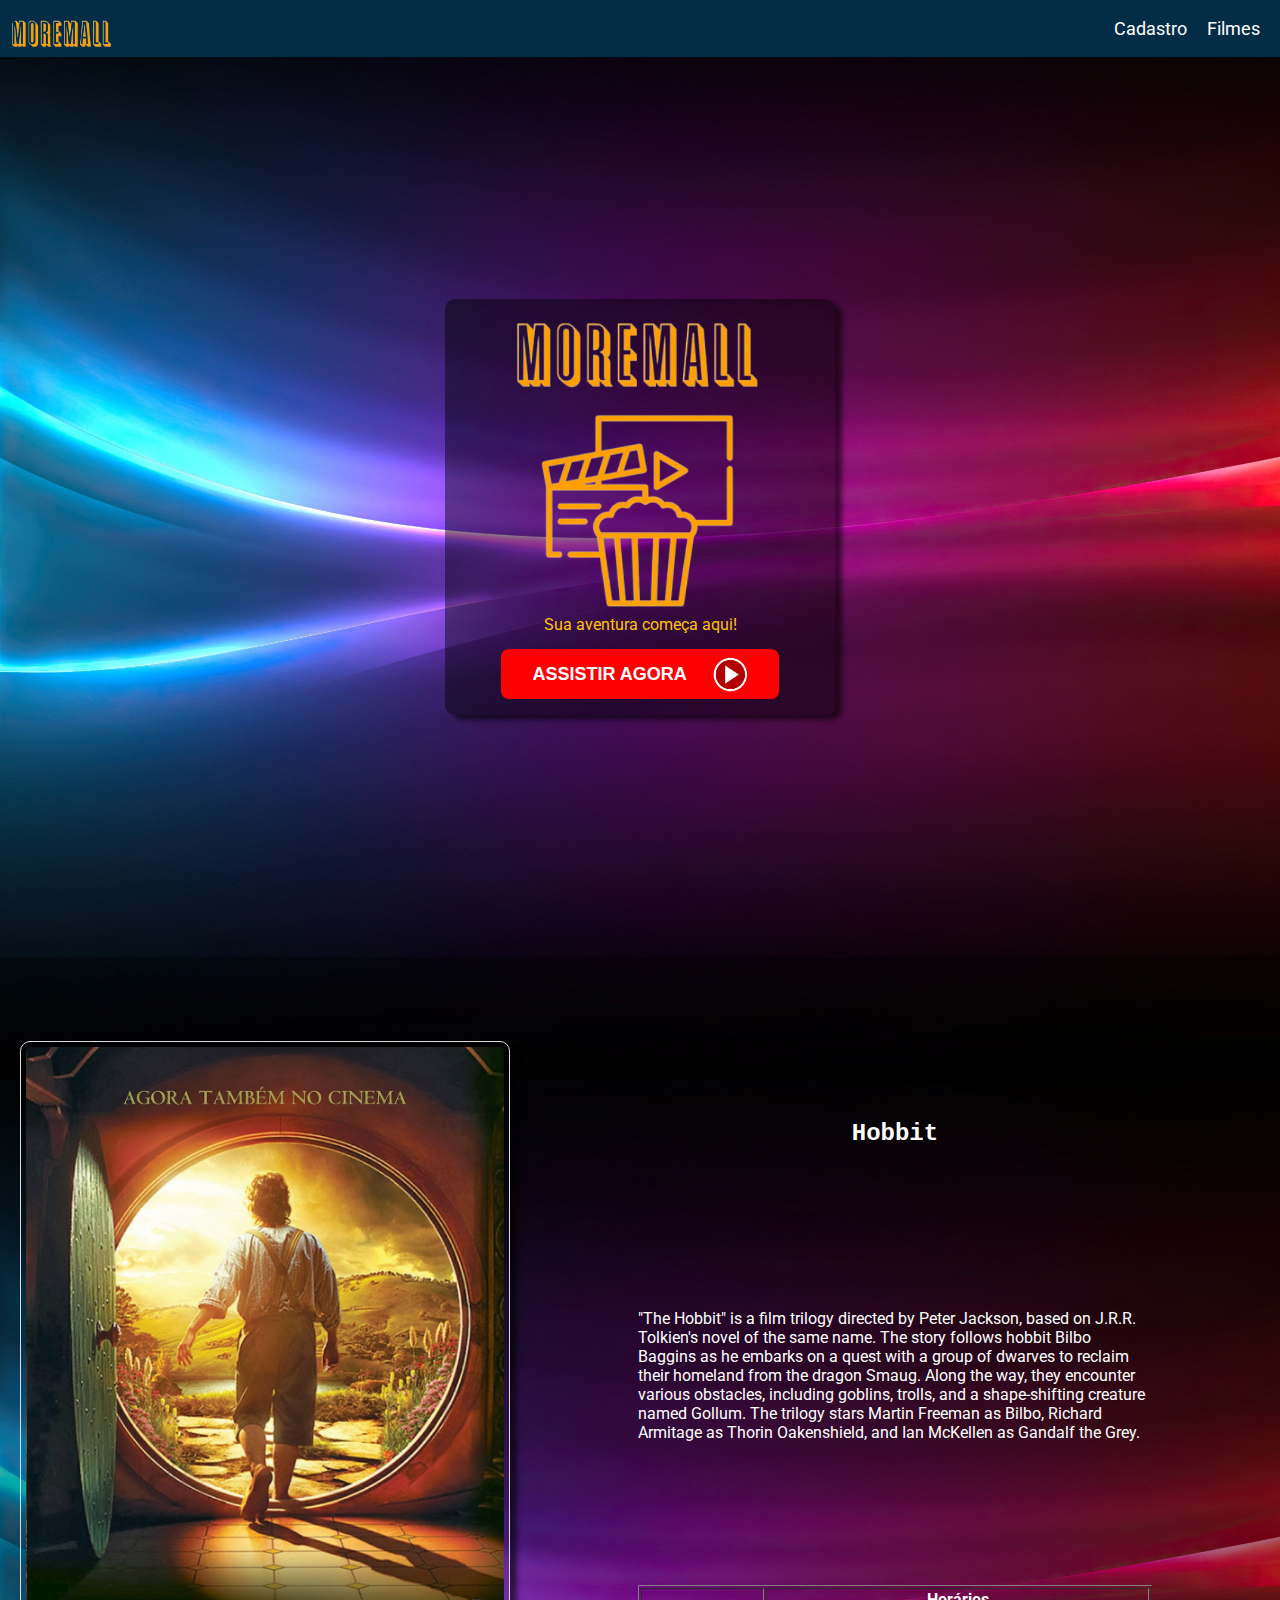
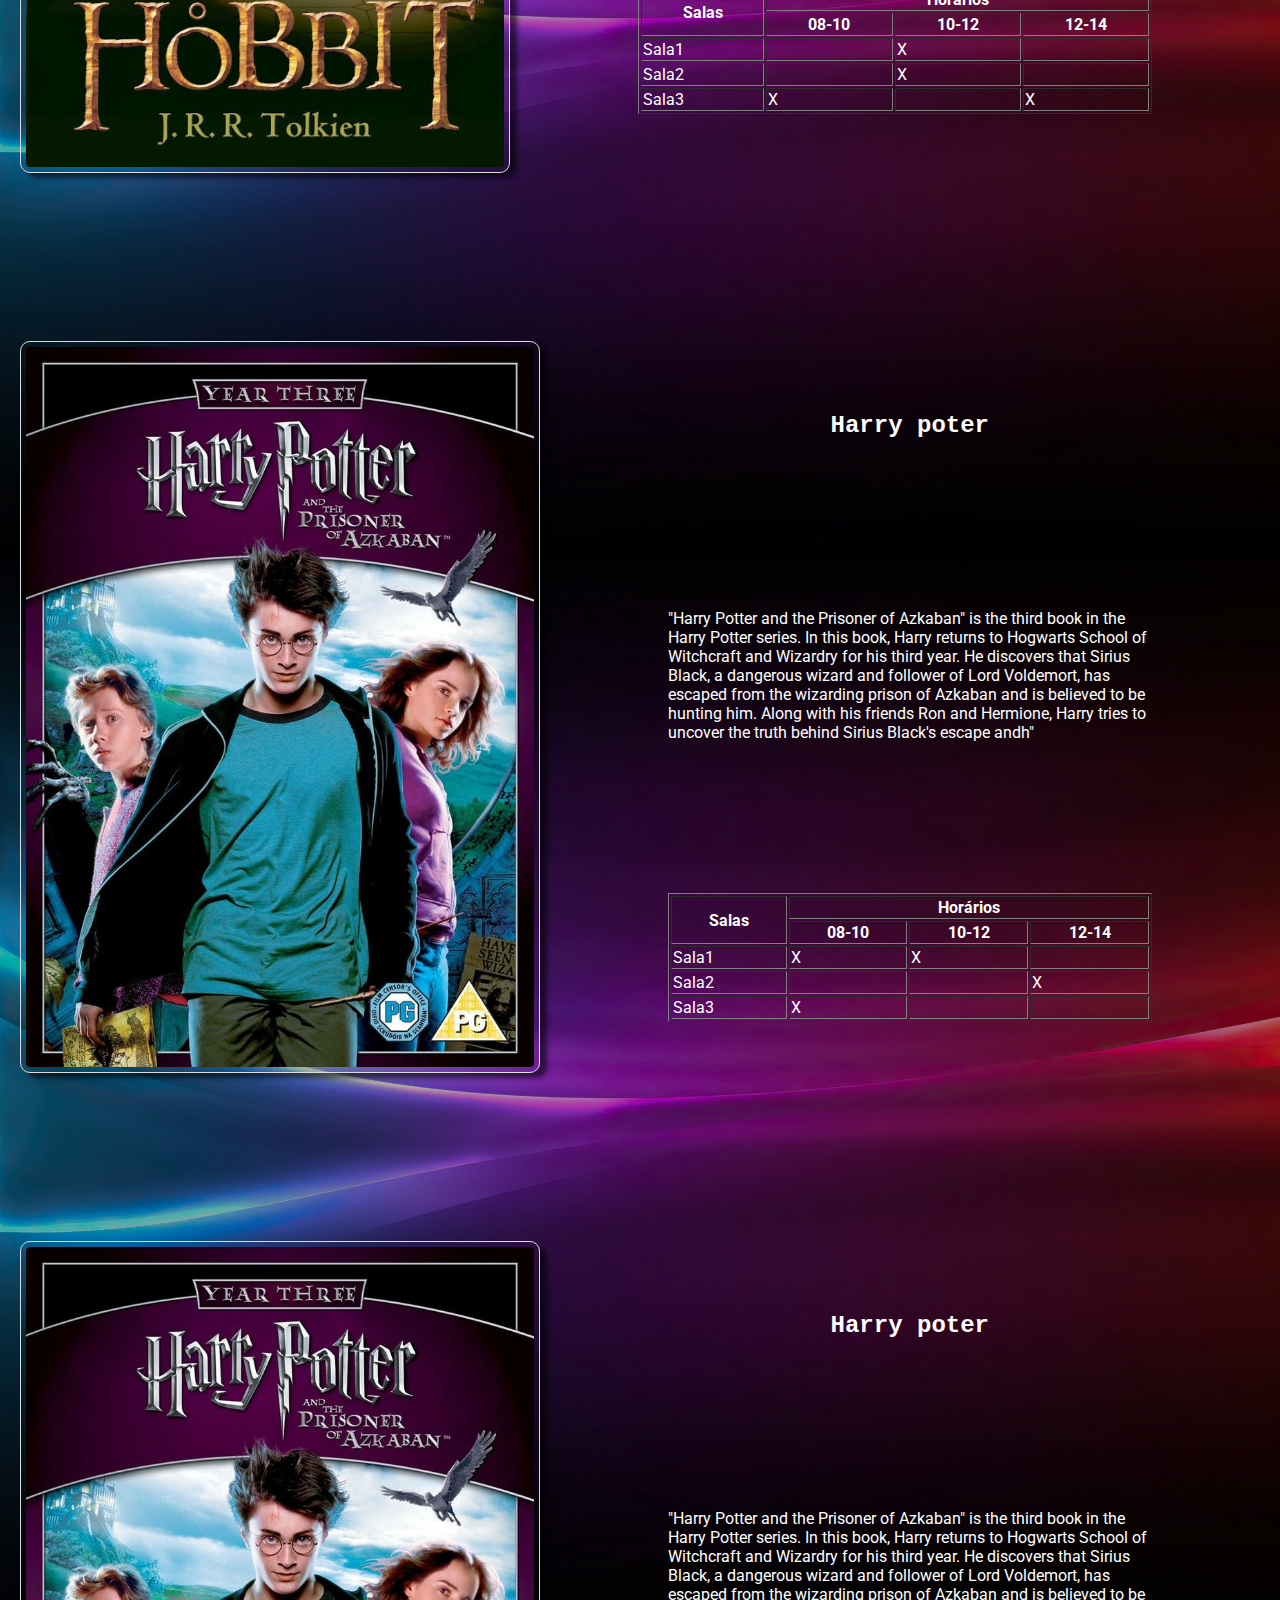
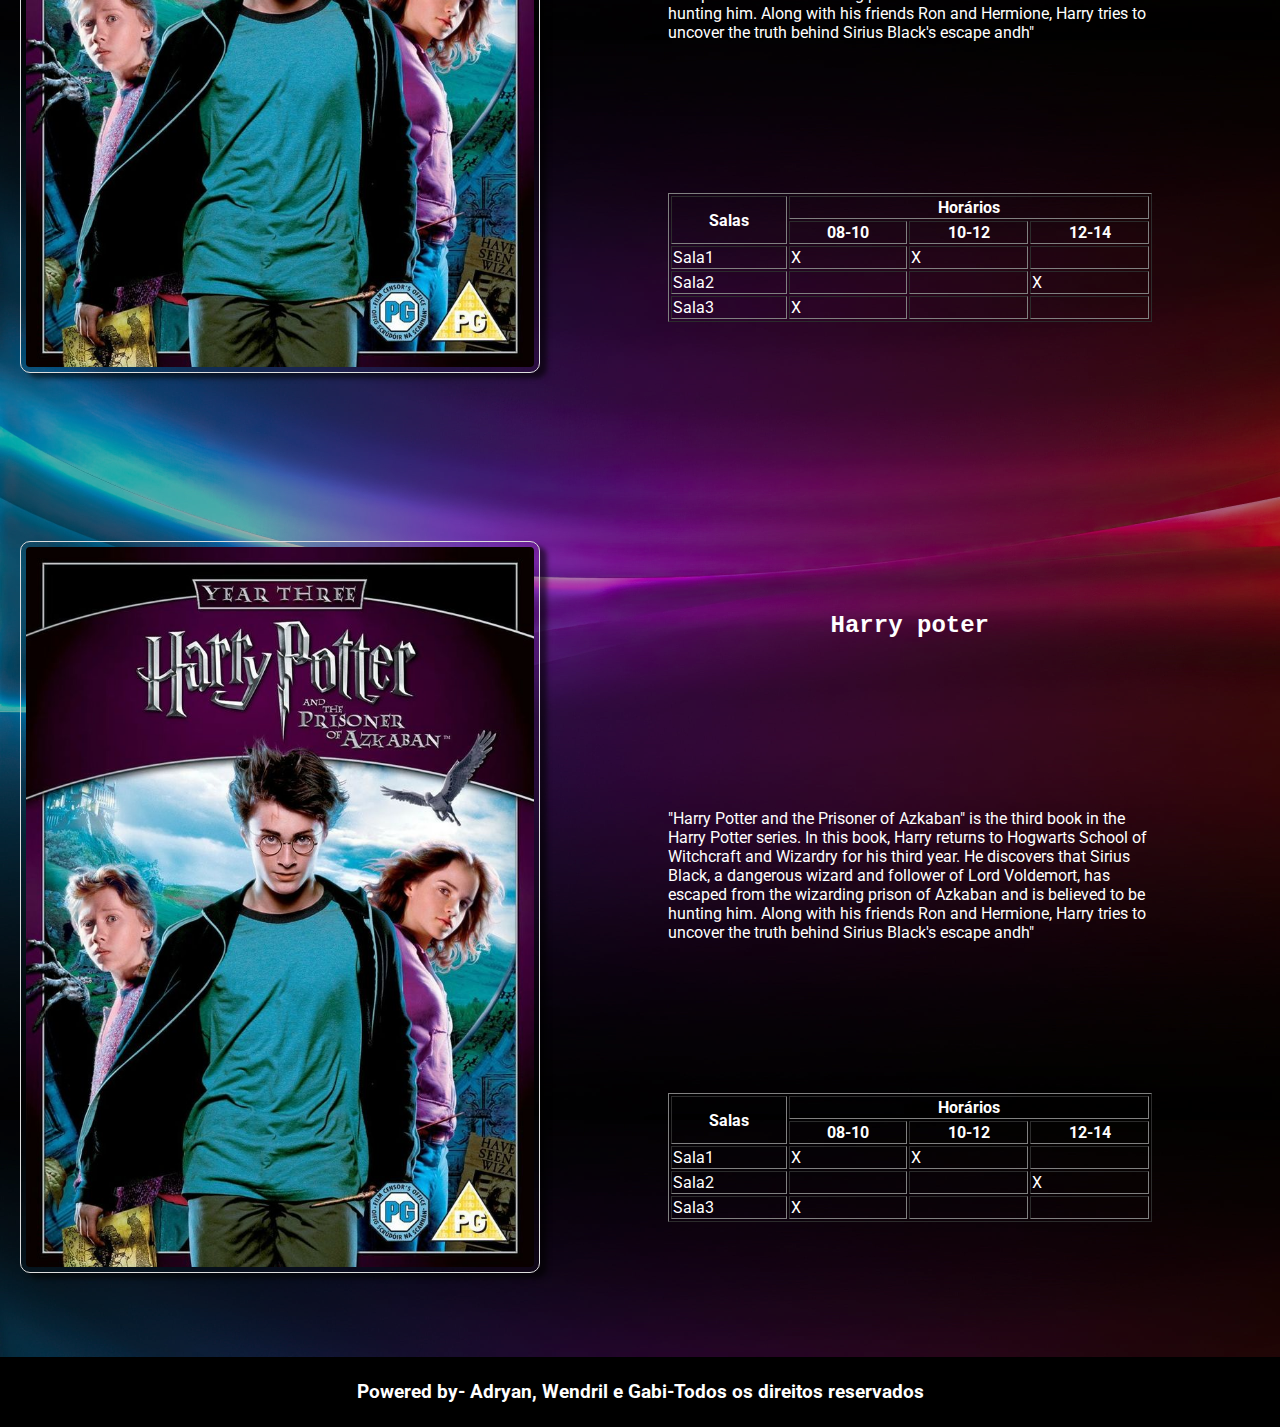
==== commit 0308ff90: "responsividade html sem" ====
--- a/index.html
+++ b/index.html
@@ -23,56 +23,6 @@
           </li>
         </ul>
       </nav>
-<<<<<<< HEAD
-        <div class="inicio">
-            <div class="logo-site">
-              <figure class="img-inicio">
-                <img src="assets/img/logo.jpeg" height="300px"></img>
-                <figcaption>Sua aventura começa aqui!</figcaption>
-                <button><b>ASSISTIR AGORA</b> <img src="assets/img/play.png"/></button>
-              </figure>
-            </div>
-        </div>
-        <div class="conteudo" id="filmes_exibicao">
-            <aside>
-              <div class="film">
-                <figure>
-                    <img src="assets/img/ohobbit.jpg"></img>
-                    <div class="filmdescription">  
-                      <h2>Hobbit</h2>
-                      <span>"The Hobbit" is a film trilogy directed by Peter Jackson, based on J.R.R. Tolkien's novel of the same name. The story follows hobbit Bilbo Baggins as he embarks on a quest with a group of dwarves to reclaim their homeland from the dragon Smaug. Along the way, they encounter various obstacles, including goblins, trolls, and a shape-shifting creature named Gollum. The trilogy stars Martin Freeman as Bilbo, Richard Armitage as Thorin Oakenshield, and Ian McKellen as Gandalf the Grey.</span>
-                      <table border="1">
-                        <tr>
-                          <th rowspan="2">Salas</th>
-                          <th colspan="3">Horários</th>
-                        </tr>
-                          <tr>
-                              <th>08-10</th>
-                              <th>10-12</th>
-                              <th>12-14</th>
-                          </tr>
-                          <tr>
-                              <td>Sala1</td>
-                              <td></td>
-                              <td>X</td>
-                              <td></td>
-                          </tr>
-                          <tr>
-                              <td>Sala2</td>
-                              <td></td>
-                              <td>X</td>
-                              <td></td>
-                          </tr>
-                          <tr>
-                              <td>Sala3</td>
-                              <td>X</td>
-                              <td></td>
-                              <td>X</td>
-                          </tr>                      
-                      </table>
-                    </div> 
-                  </figure>
-=======
       <div class="inicio">
           <div class="conteudo-inicio">
             <figure>
@@ -157,7 +107,6 @@
                         <td></td>
                     </tr>                      
                 </table>
->>>>>>> development
               </div>
             </figure>
           </div>
@@ -244,4 +193,4 @@
           <h3>Powered by- Adryan, Wendril e Gabi-Todos os direitos reservados</h3>
         </footer>
     </body>
-</html>
+</html>--- a/css/style.css
+++ b/css/style.css
@@ -3,46 +3,23 @@
 body{
     margin:0;
     font-family: 'Roboto', sans-serif;
-<<<<<<< HEAD
-    color: white;
-=======
     background-image: url("../assets/img/wallpaper.jpg");
     height: 200px;
     background-repeat: repeat;
     /* backdrop-filter: blur(30px); */
->>>>>>> development
-}
-
-.inicio,.film{
-    background-image:linear-gradient(-90deg, rgba(2,0,36,1) 0%, rgb(255, 2, 251) 51%, rgb(1, 75, 89) 100%);
-    background-repeat: repeat;
-}
+}
+
 .inicio{
-    z-index: 1;
     display: flex;
     flex-direction: column;
     justify-content: center;
 }
-<<<<<<< HEAD
-.img-inicio{
-    filter: none;
-    display: flex;
-    flex-direction: column;
-    align-items: center;
-}
-.inicio .logo-site {
-=======
 .inicio .conteudo-inicio{
->>>>>>> development
     background-color: rgba(0, 0, 0, 0.445);
     border-radius: 10px;
     box-shadow: 7px 5px 5px rgba(0, 0, 0, 0.582);
     color: rgb(255, 196, 0);
 }
-<<<<<<< HEAD
-
-.inicio .logo-site button{
-=======
 .inicio .conteudo-inicio figure{
     display: flex; 
     flex-direction: column; 
@@ -50,7 +27,6 @@
     align-items: center;
 }
 .inicio .conteudo-inicio button{
->>>>>>> development
     color: white;
     background-color: red;
     border-radius: 8px;
@@ -65,29 +41,17 @@
     margin-top: 5%;
 }
 
-<<<<<<< HEAD
-.inicio .logo-site button img{
-=======
 .inicio .conteudo-inicio button img{
->>>>>>> development
     width: 35px;
     margin-top: auto;
     margin-bottom: auto;
 }
-<<<<<<< HEAD
-.inicio .logo-site button b{
-=======
 .inicio .conteudo-inicio button b{
->>>>>>> development
     margin-top: auto;
     margin-bottom: auto;
 }
 
-<<<<<<< HEAD
-.inicio .logo-site button:hover{
-=======
 .inicio .conteudo-inicio button:hover{
->>>>>>> development
     background-color: rgb(255, 196, 0);
     transition-duration: 300ms;
 }
